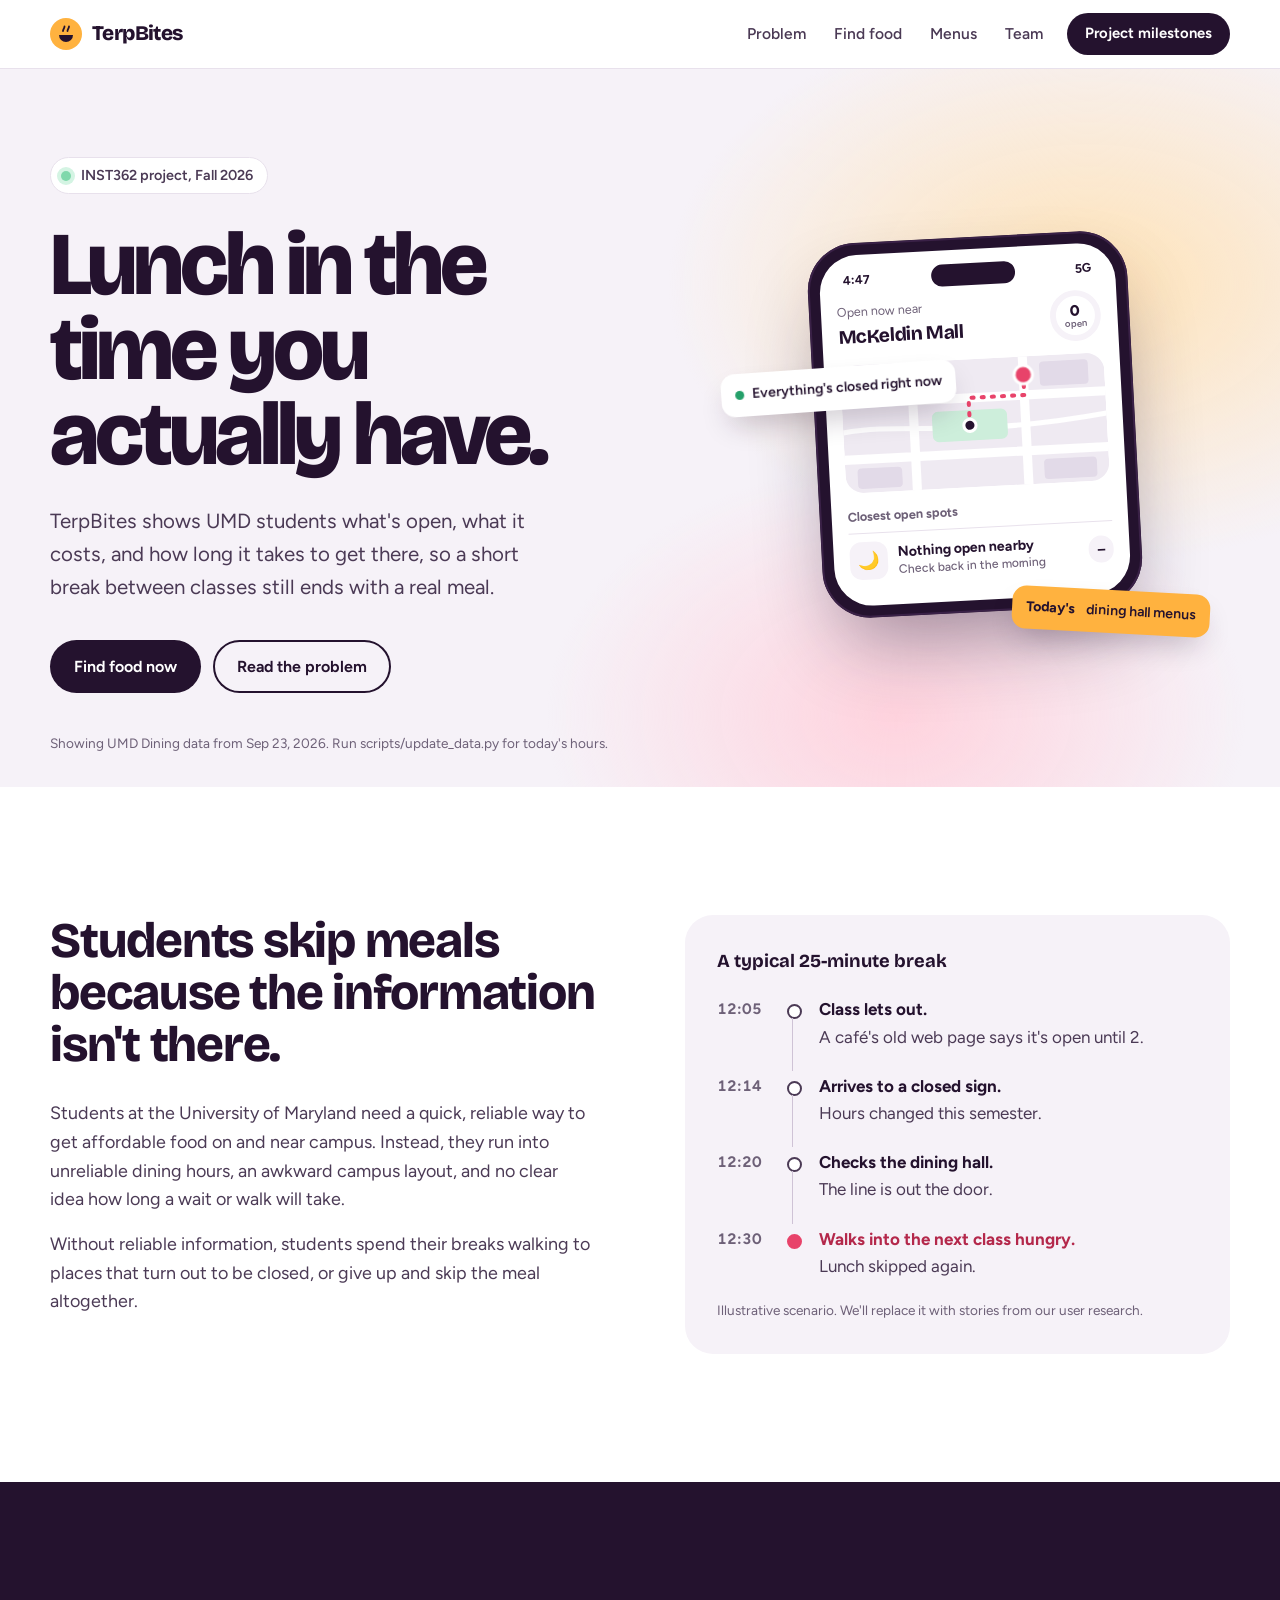
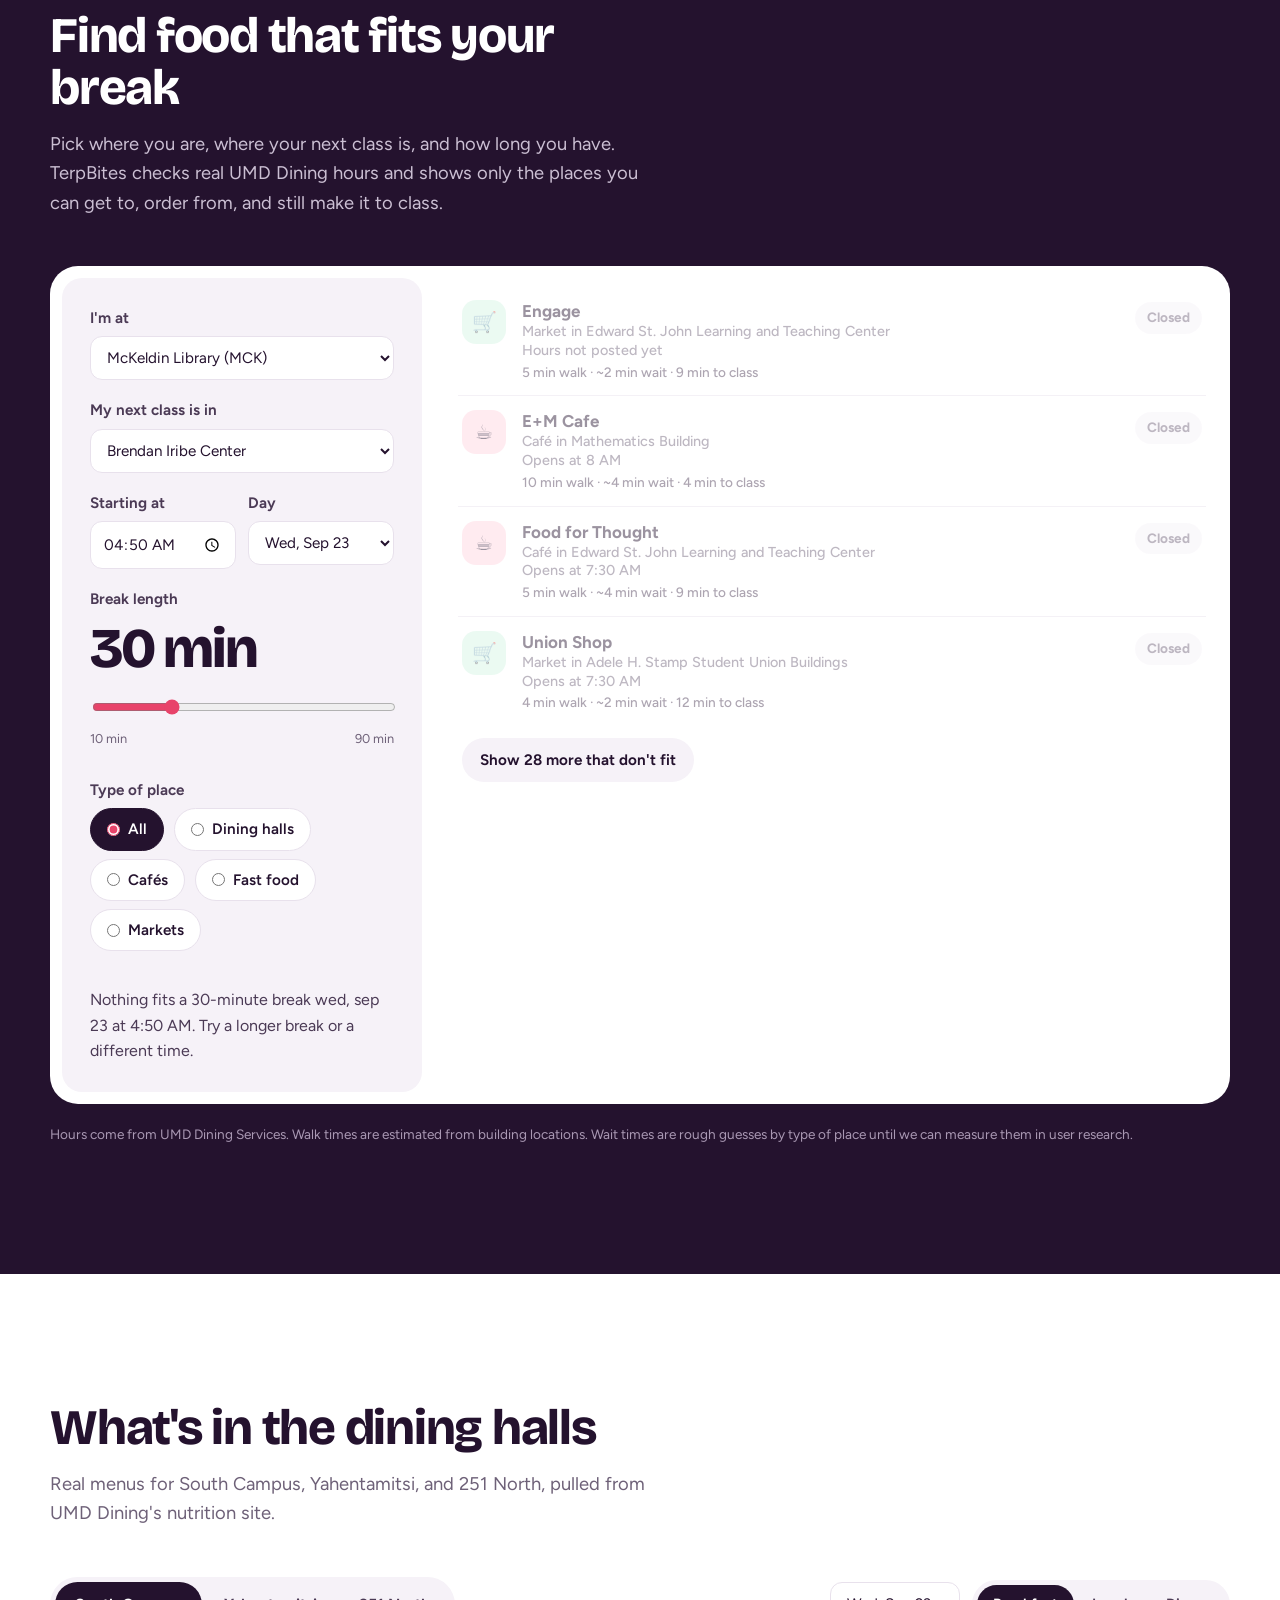
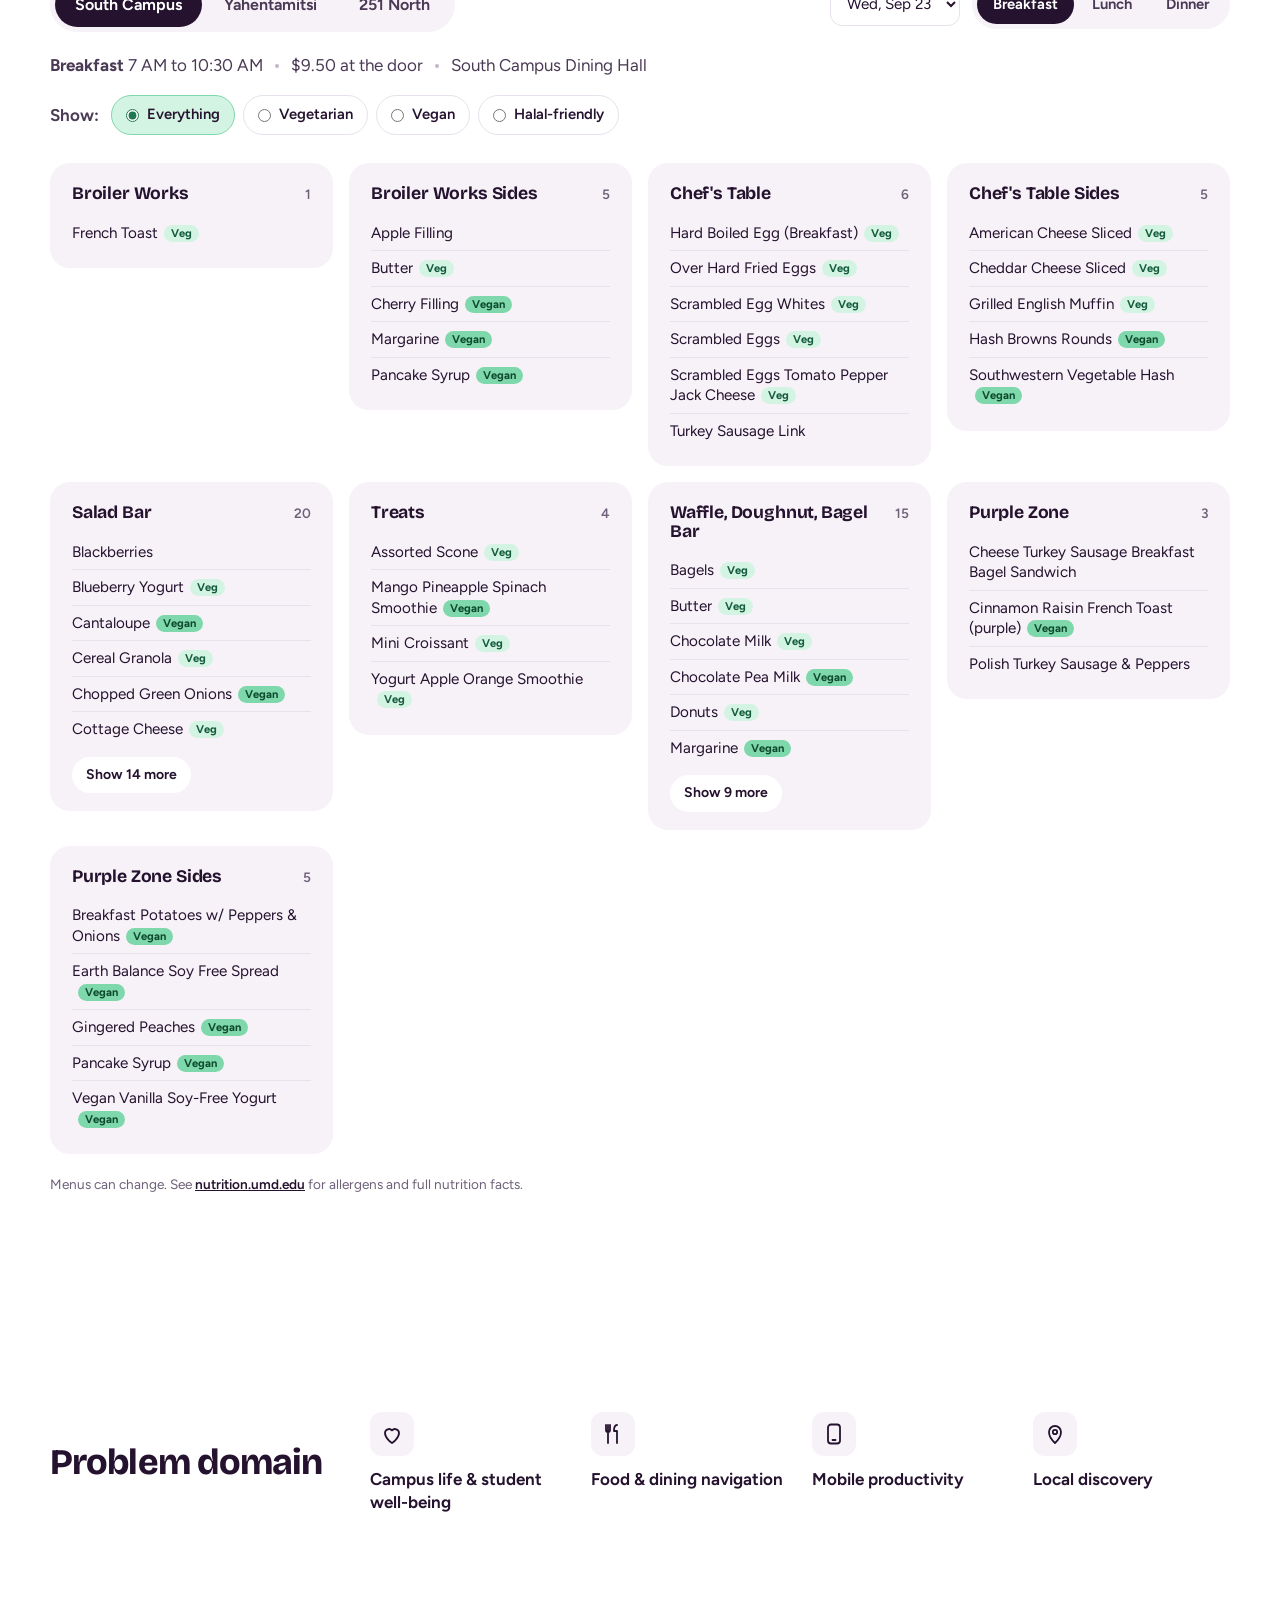
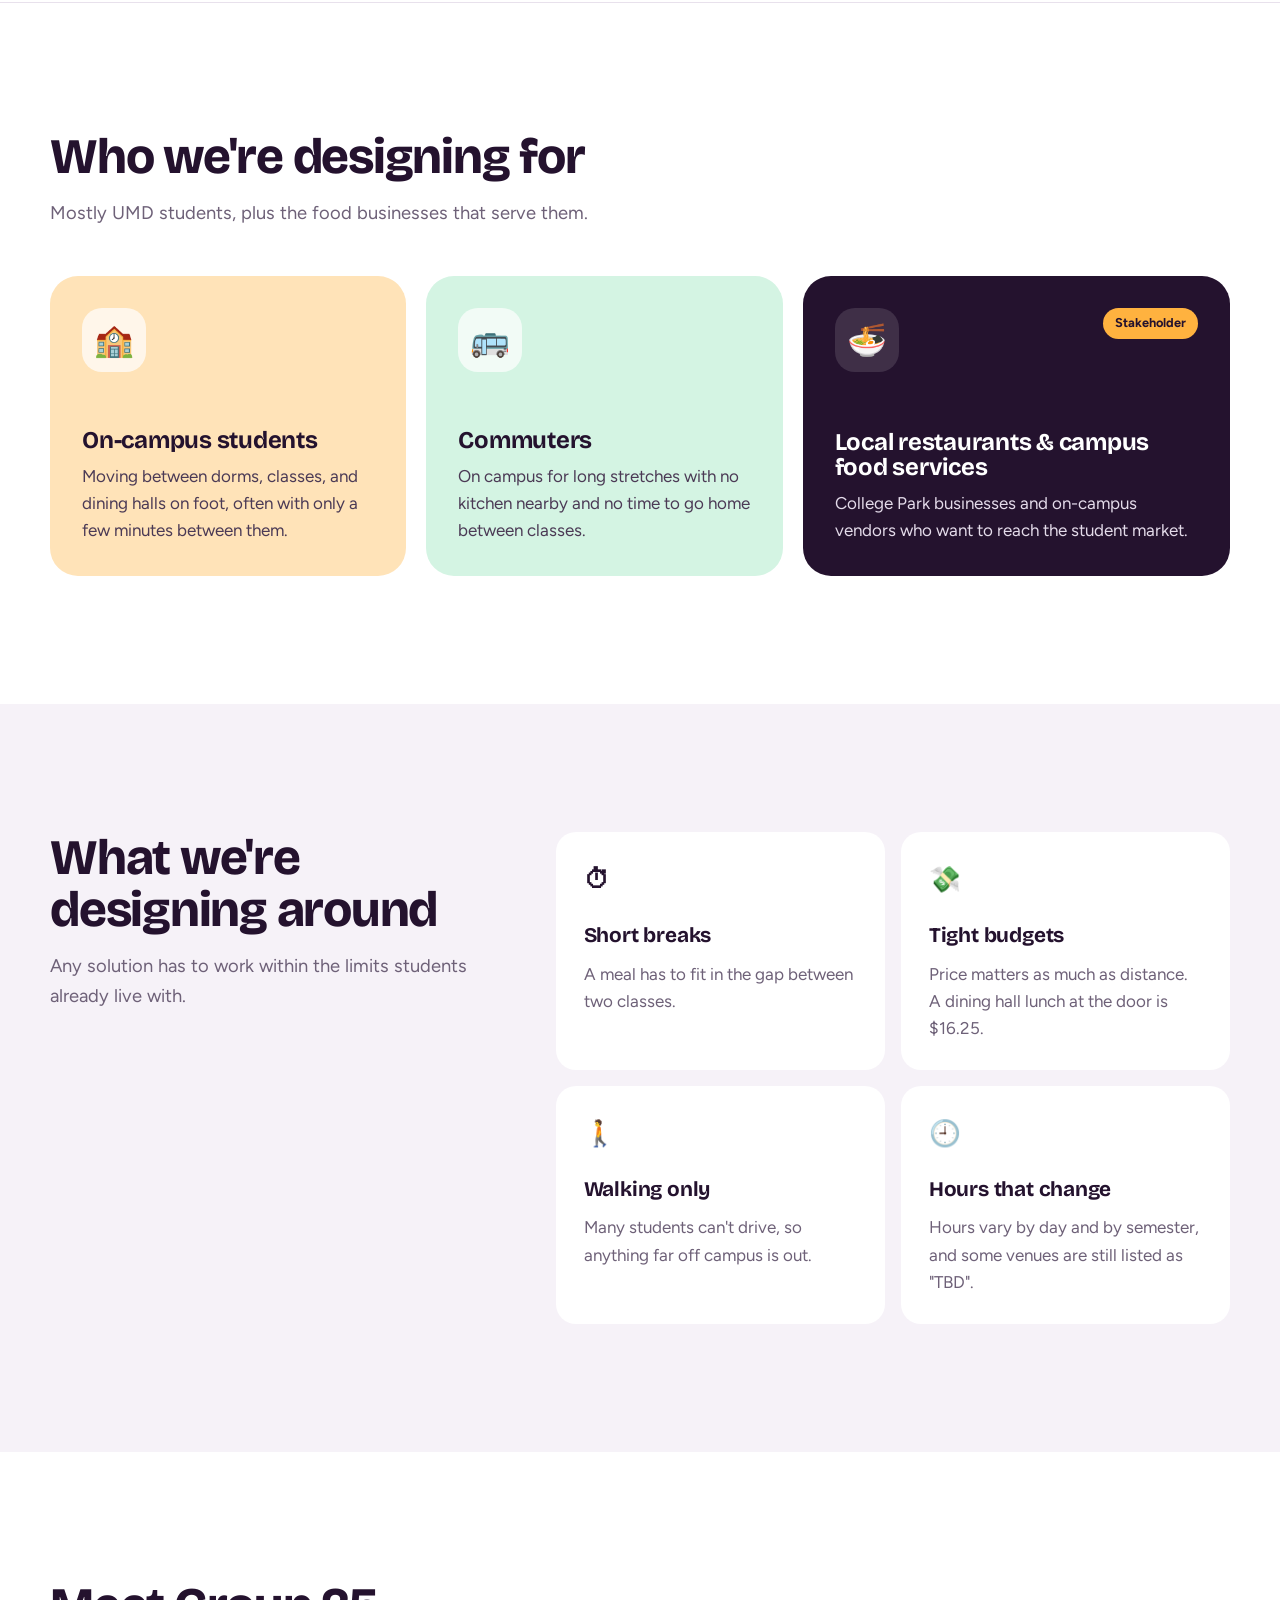
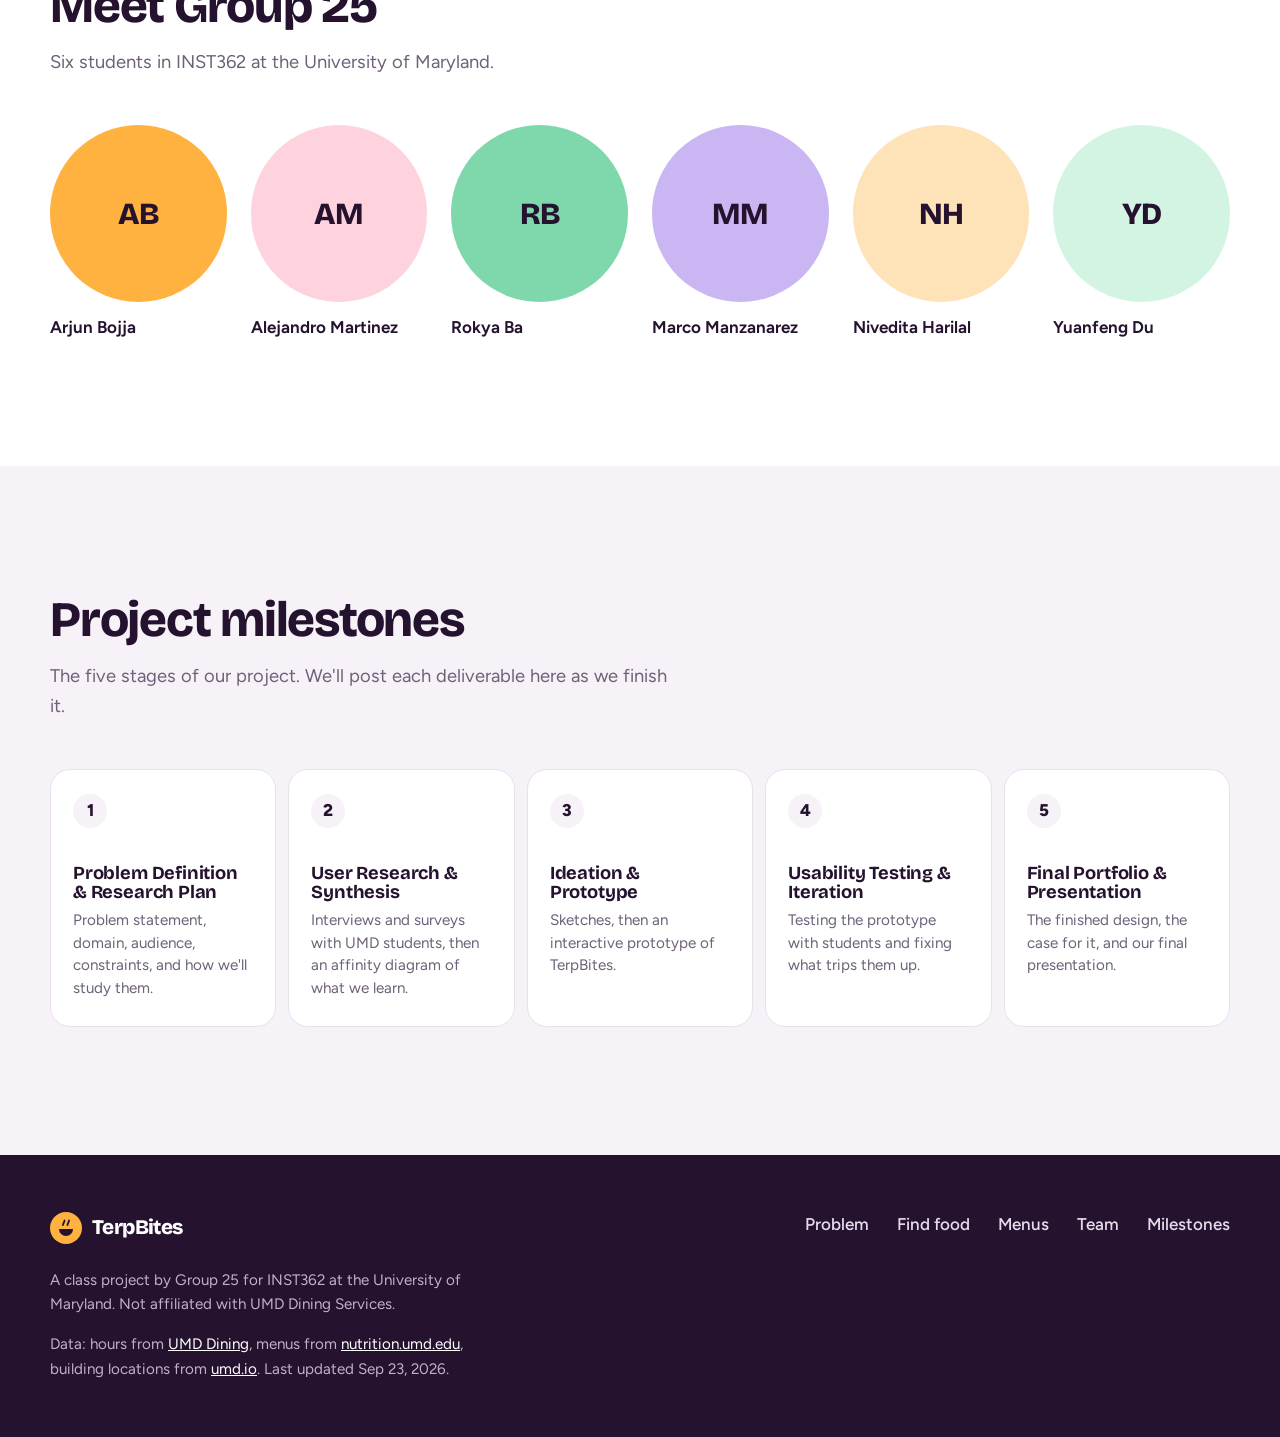
==== index.html @ d64a1542 "TerpBites project site Static site for INST362 Group 25 with real UMD dining hours, menus, and walk-" ====
<!DOCTYPE html>
<html lang="en">
<head>
  <meta charset="UTF-8">
  <meta name="viewport" content="width=device-width, initial-scale=1">
  <title>TerpBites</title>
  <meta name="description" content="TerpBites helps University of Maryland students find affordable food that fits between classes, using real UMD Dining hours and menus. INST362 Group 25.">
  <link rel="preconnect" href="https://fonts.googleapis.com">
  <link rel="preconnect" href="https://fonts.gstatic.com" crossorigin>
  <link href="https://fonts.googleapis.com/css2?family=Bricolage+Grotesque:opsz,wght@12..96,500..800&family=Figtree:wght@400;500;600;700&display=swap" rel="stylesheet">
  <link rel="stylesheet" href="styles.css">
</head>
<body>
  <a class="skip" href="#main">Skip to content</a>

  <header class="nav">
    <div class="wrap nav-inner">
      <a class="brand" href="#top" aria-label="TerpBites home">
        <svg class="brand-mark" viewBox="0 0 32 32" aria-hidden="true">
          <circle cx="16" cy="16" r="16" fill="var(--mango)"/>
          <path d="M9 17a7 7 0 0 0 14 0H9Z" fill="var(--ink)"/>
          <path d="M13 13c0-2 1.5-2.5 1.5-4.5M17.5 13c0-2 1.5-2.5 1.5-4.5" stroke="var(--ink)" stroke-width="1.8" fill="none" stroke-linecap="round"/>
        </svg>
        TerpBites
      </a>
      <nav aria-label="Main">
        <ul>
          <li><a href="#problem">Problem</a></li>
          <li><a href="#finder">Find food</a></li>
          <li><a href="#menus">Menus</a></li>
          <li><a href="#team">Team</a></li>
        </ul>
      </nav>
      <a class="btn btn-small" href="#progress">Project milestones</a>
    </div>
  </header>

  <main id="main">
    <!-- Hero -->
    <section class="hero" id="top">
      <div class="wrap hero-grid">
        <div class="hero-copy">
          <p class="pill"><span class="pulse" aria-hidden="true"></span>INST362 project, Fall 2026</p>
          <h1>Lunch in the time you actually have.</h1>
          <p class="lede">TerpBites shows UMD students what's open, what it costs, and how long it takes to get there, so a short break between classes still ends with a real meal.</p>
          <div class="hero-actions">
            <a class="btn" href="#finder">Find food now</a>
            <a class="btn btn-ghost" href="#problem">Read the problem</a>
          </div>
        </div>

        <div class="hero-visual" aria-label="TerpBites app preview showing places open now">
          <div class="phone">
            <div class="phone-screen">
              <div class="status"><span id="phone-clock">12:05</span><span class="notch" aria-hidden="true"></span><span>5G</span></div>

              <div class="app-head">
                <div>
                  <p class="app-kicker">Open now near</p>
                  <p class="app-title">McKeldin Mall</p>
                </div>
                <div class="ring" aria-label="Places open now">
                  <svg viewBox="0 0 44 44" aria-hidden="true">
                    <circle cx="22" cy="22" r="19" class="ring-track"/>
                    <circle cx="22" cy="22" r="19" class="ring-fill"/>
                  </svg>
                  <span id="phone-open-count">–<small>open</small></span>
                </div>
              </div>

              <div class="map" aria-hidden="true">
                <svg viewBox="0 0 260 130" preserveAspectRatio="xMidYMid slice">
                  <rect width="260" height="130" fill="var(--map)"/>
                  <path d="M0 40 H260 M0 95 H260 M70 0 V130 M180 0 V130" stroke="var(--map-road)" stroke-width="9"/>
                  <path d="M0 68 C60 60 120 80 260 62" stroke="var(--map-road)" stroke-width="5" fill="none"/>
                  <rect x="88" y="52" width="74" height="30" rx="6" fill="var(--map-green)"/>
                  <rect x="196" y="8" width="48" height="24" rx="4" fill="var(--map-block)"/>
                  <rect x="12" y="104" width="44" height="20" rx="4" fill="var(--map-block)"/>
                  <rect x="196" y="104" width="52" height="20" rx="4" fill="var(--map-block)"/>
                  <path class="route" d="M125 67 V40 H180 V20" fill="none" stroke="var(--berry)" stroke-width="4" stroke-linecap="round" stroke-linejoin="round" stroke-dasharray="2 8"/>
                  <circle cx="125" cy="67" r="6" fill="var(--ink)" stroke="#fff" stroke-width="3"/>
                  <g class="pin">
                    <circle cx="180" cy="20" r="9" fill="var(--berry)" stroke="#fff" stroke-width="3"/>
                  </g>
                </svg>
              </div>

              <p class="app-section">Closest open spots</p>
              <ul class="spots" id="phone-spots">
                <li><span class="spot-icon" style="--c: var(--mango-soft)">🍽️</span><span class="spot-name">Loading…<small>&nbsp;</small></span><span class="spot-time">–</span></li>
              </ul>
            </div>
          </div>

          <div class="float float-a" aria-hidden="true">
            <span class="float-dot"></span> <span id="float-open">Live UMD hours</span>
          </div>
          <div class="float float-b" aria-hidden="true">
            <strong id="float-items">Today's</strong>&nbsp;dining hall menus
          </div>
        </div>
      </div>
      <p class="wrap hero-note" id="data-note">Hours and menus from UMD Dining Services.</p>
    </section>

    <!-- Problem -->
    <section class="section problem" id="problem">
      <div class="wrap problem-grid">
        <div class="problem-copy">
          <h2>Students skip meals because the information isn't there.</h2>
          <p>Students at the University of Maryland need a quick, reliable way to get affordable food on and near campus. Instead, they run into unreliable dining hours, an awkward campus layout, and no clear idea how long a wait or walk will take.</p>
          <p>Without reliable information, students spend their breaks walking to places that turn out to be closed, or give up and skip the meal altogether.</p>
        </div>

        <div class="scramble" aria-label="An illustrative example of a break between classes">
          <p class="scramble-title">A typical 25-minute break</p>
          <ol>
            <li>
              <time>12:05</time>
              <div><strong>Class lets out.</strong> A café's old web page says it's open until 2.</div>
            </li>
            <li>
              <time>12:14</time>
              <div><strong>Arrives to a closed sign.</strong> Hours changed this semester.</div>
            </li>
            <li>
              <time>12:20</time>
              <div><strong>Checks the dining hall.</strong> The line is out the door.</div>
            </li>
            <li class="bad">
              <time>12:30</time>
              <div><strong>Walks into the next class hungry.</strong> Lunch skipped again.</div>
            </li>
          </ol>
          <p class="scramble-note">Illustrative scenario. We'll replace it with stories from our user research.</p>
        </div>
      </div>
    </section>

    <!-- Finder -->
    <section class="section how" id="finder">
      <div class="wrap">
        <div class="section-head">
          <h2>Find food that fits your break</h2>
          <p>Pick where you are, where your next class is, and how long you have. TerpBites checks real UMD Dining hours and shows only the places you can get to, order from, and still make it to class.</p>
        </div>

        <div class="demo">
          <form class="demo-controls" id="finder-form" onsubmit="return false">
            <div class="field">
              <label for="from">I'm at</label>
              <select id="from"></select>
            </div>
            <div class="field">
              <label for="to">My next class is in</label>
              <select id="to"></select>
            </div>
            <div class="field-row">
              <div class="field">
                <label for="start">Starting at</label>
                <input type="time" id="start">
              </div>
              <div class="field">
                <label for="day">Day</label>
                <select id="day"></select>
              </div>
            </div>

            <div class="field">
              <label for="break">Break length</label>
              <output id="break-out" for="break">30 min</output>
              <input type="range" id="break" min="10" max="90" step="5" value="30">
              <div class="range-scale" aria-hidden="true"><span>10 min</span><span>90 min</span></div>
            </div>

            <fieldset class="toggle">
              <legend>Type of place</legend>
              <label><input type="radio" name="kind" value="all" checked> All</label>
              <label><input type="radio" name="kind" value="Dining hall"> Dining halls</label>
              <label><input type="radio" name="kind" value="Café"> Cafés</label>
              <label><input type="radio" name="kind" value="quick"> Fast food</label>
              <label><input type="radio" name="kind" value="Market"> Markets</label>
            </fieldset>

            <p class="demo-summary" id="demo-summary" aria-live="polite"></p>
          </form>

          <div class="demo-results">
            <ul class="demo-list" id="demo-list"></ul>
            <button type="button" class="show-more" id="show-closed" hidden></button>
          </div>
        </div>
        <p class="demo-note">Hours come from UMD Dining Services. Walk times are estimated from building locations. Wait times are rough guesses by type of place until we can measure them in user research.</p>
      </div>
    </section>

    <!-- Menus -->
    <section class="section menus" id="menus">
      <div class="wrap">
        <div class="section-head">
          <h2>What's in the dining halls</h2>
          <p>Real menus for South Campus, Yahentamitsi, and 251 North, pulled from UMD Dining's nutrition site.</p>
        </div>

        <div class="menu-bar">
          <div class="seg" role="tablist" aria-label="Dining hall" id="hall-tabs"></div>
          <div class="menu-filters">
            <select id="menu-day" aria-label="Day"></select>
            <div class="seg seg-small" role="tablist" aria-label="Meal" id="meal-tabs"></div>
          </div>
        </div>

        <div class="menu-meta" id="menu-meta"></div>

        <div class="diet-filter" role="group" aria-label="Dietary filter">
          <span>Show:</span>
          <label><input type="radio" name="diet" value="all" checked> Everything</label>
          <label><input type="radio" name="diet" value="vegetarian"> Vegetarian</label>
          <label><input type="radio" name="diet" value="vegan"> Vegan</label>
          <label><input type="radio" name="diet" value="halal"> Halal-friendly</label>
        </div>

        <div class="stations" id="stations"></div>
        <p class="demo-note menu-source">Menus can change. See <a href="https://nutrition.umd.edu/" target="_blank" rel="noopener">nutrition.umd.edu</a> for allergens and full nutrition facts.</p>
      </div>
    </section>

    <!-- Domain -->
    <section class="section domain">
      <div class="wrap domain-inner">
        <h2>Problem domain</h2>
        <ul class="domain-list">
          <li>
            <svg viewBox="0 0 24 24" aria-hidden="true"><path d="M12 21s-7-4.4-7-10a4 4 0 0 1 7-2.6A4 4 0 0 1 19 11c0 5.6-7 10-7 10Z"/></svg>
            Campus life &amp; student well-being
          </li>
          <li>
            <svg viewBox="0 0 24 24" aria-hidden="true"><path d="M7 3v8M5 3v5a2 2 0 0 0 4 0V3M7 11v10M16 3c-2 0-3 2.5-3 6h3v12"/></svg>
            Food &amp; dining navigation
          </li>
          <li>
            <svg viewBox="0 0 24 24" aria-hidden="true"><rect x="6" y="2.5" width="12" height="19" rx="3"/><path d="M10.5 18h3"/></svg>
            Mobile productivity
          </li>
          <li>
            <svg viewBox="0 0 24 24" aria-hidden="true"><path d="M12 21s6-5.6 6-11a6 6 0 0 0-12 0c0 5.4 6 11 6 11Z"/><circle cx="12" cy="10" r="2.2"/></svg>
            Local discovery
          </li>
        </ul>
      </div>
    </section>

    <!-- Audience -->
    <section class="section audience" id="audience">
      <div class="wrap">
        <div class="section-head">
          <h2>Who we're designing for</h2>
          <p>Mostly UMD students, plus the food businesses that serve them.</p>
        </div>

        <div class="audience-grid">
          <article class="aud aud-oncampus">
            <div class="aud-art" aria-hidden="true">🏫</div>
            <h3>On-campus students</h3>
            <p>Moving between dorms, classes, and dining halls on foot, often with only a few minutes between them.</p>
          </article>
          <article class="aud aud-commuter">
            <div class="aud-art" aria-hidden="true">🚌</div>
            <h3>Commuters</h3>
            <p>On campus for long stretches with no kitchen nearby and no time to go home between classes.</p>
          </article>
          <article class="aud aud-business">
            <div class="aud-art" aria-hidden="true">🍜</div>
            <h3>Local restaurants &amp; campus food services</h3>
            <p>College Park businesses and on-campus vendors who want to reach the student market.</p>
            <span class="tag">Stakeholder</span>
          </article>
        </div>
      </div>
    </section>

    <!-- Constraints -->
    <section class="section constraints" id="constraints">
      <div class="wrap constraints-grid">
        <div class="section-head">
          <h2>What we're designing around</h2>
          <p>Any solution has to work within the limits students already live with.</p>
        </div>
        <dl class="limits">
          <div>
            <dt><span class="limit-icon" aria-hidden="true">⏱</span>Short breaks</dt>
            <dd>A meal has to fit in the gap between two classes.</dd>
          </div>
          <div>
            <dt><span class="limit-icon" aria-hidden="true">💸</span>Tight budgets</dt>
            <dd>Price matters as much as distance. A dining hall lunch at the door is <span data-door="Lunch">$16.25</span>.</dd>
          </div>
          <div>
            <dt><span class="limit-icon" aria-hidden="true">🚶</span>Walking only</dt>
            <dd>Many students can't drive, so anything far off campus is out.</dd>
          </div>
          <div>
            <dt><span class="limit-icon" aria-hidden="true">🕘</span>Hours that change</dt>
            <dd>Hours vary by day and by semester, and some venues are still listed as "TBD".</dd>
          </div>
        </dl>
      </div>
    </section>

    <!-- Team -->
    <section class="section team" id="team">
      <div class="wrap">
        <div class="section-head">
          <h2>Meet Group 25</h2>
          <p>Six students in INST362 at the University of Maryland.</p>
        </div>
        <ul class="team-grid">
          <li><span class="avatar" style="--a: var(--mango)">AB</span><span class="member">Arjun Bojja</span></li>
          <li><span class="avatar" style="--a: var(--berry-soft)">AM</span><span class="member">Alejandro Martinez</span></li>
          <li><span class="avatar" style="--a: var(--mint)">RB</span><span class="member">Rokya Ba</span></li>
          <li><span class="avatar" style="--a: var(--lilac)">MM</span><span class="member">Marco Manzanarez</span></li>
          <li><span class="avatar" style="--a: var(--mango-soft)">NH</span><span class="member">Nivedita Harilal</span></li>
          <li><span class="avatar" style="--a: var(--mint-soft)">YD</span><span class="member">Yuanfeng Du</span></li>
        </ul>
      </div>
    </section>

    <!-- Milestones -->
    <section class="section progress" id="progress">
      <div class="wrap">
        <div class="section-head">
          <h2>Project milestones</h2>
          <p>The five stages of our project. We'll post each deliverable here as we finish it.</p>
        </div>
        <ol class="steps">
          <li>
            <h3>Problem Definition &amp; Research Plan</h3>
            <p>Problem statement, domain, audience, constraints, and how we'll study them.</p>
          </li>
          <li>
            <h3>User Research &amp; Synthesis</h3>
            <p>Interviews and surveys with UMD students, then an affinity diagram of what we learn.</p>
          </li>
          <li>
            <h3>Ideation &amp; Prototype</h3>
            <p>Sketches, then an interactive prototype of TerpBites.</p>
          </li>
          <li>
            <h3>Usability Testing &amp; Iteration</h3>
            <p>Testing the prototype with students and fixing what trips them up.</p>
          </li>
          <li>
            <h3>Final Portfolio &amp; Presentation</h3>
            <p>The finished design, the case for it, and our final presentation.</p>
          </li>
        </ol>
      </div>
    </section>
  </main>

  <footer class="footer">
    <div class="wrap footer-inner">
      <div>
        <a class="brand" href="#top">
          <svg class="brand-mark" viewBox="0 0 32 32" aria-hidden="true">
            <circle cx="16" cy="16" r="16" fill="var(--mango)"/>
            <path d="M9 17a7 7 0 0 0 14 0H9Z" fill="var(--ink)"/>
            <path d="M13 13c0-2 1.5-2.5 1.5-4.5M17.5 13c0-2 1.5-2.5 1.5-4.5" stroke="var(--ink)" stroke-width="1.8" fill="none" stroke-linecap="round"/>
          </svg>
          TerpBites
        </a>
        <p>A class project by Group 25 for INST362 at the University of Maryland. Not affiliated with UMD Dining Services.</p>
        <p class="footer-sources">Data: hours from <a href="https://dining.umd.edu/hours-locations" target="_blank" rel="noopener">UMD Dining</a>, menus from <a href="https://nutrition.umd.edu/" target="_blank" rel="noopener">nutrition.umd.edu</a>, building locations from <a href="https://umd.io" target="_blank" rel="noopener">umd.io</a>. <span id="footer-updated"></span></p>
      </div>
      <nav aria-label="Footer">
        <ul>
          <li><a href="#problem">Problem</a></li>
          <li><a href="#finder">Find food</a></li>
          <li><a href="#menus">Menus</a></li>
          <li><a href="#team">Team</a></li>
          <li><a href="#progress">Milestones</a></li>
        </ul>
      </nav>
    </div>
  </footer>

  <script src="data/dining.js"></script>
  <script src="script.js"></script>
</body>
</html>
---- styles.css ----
:root {
  --ink: #24122e;         /* aubergine */
  --ink-2: #4b3a55;
  --muted: #6e6178;
  --paper: #ffffff;
  --wash: #f6f2f8;        /* pale lilac-gray */
  --line: #e8e1ec;

  --mango: #ffb23f;
  --mango-soft: #ffe3b8;
  --berry: #e8436a;
  --berry-soft: #ffd3de;
  --mint: #7fd8ab;
  --mint-soft: #d4f4e3;
  --lilac: #c9b6f2;

  --map: #efeaf2;
  --map-road: #ffffff;
  --map-green: #cdeedb;
  --map-block: #e2dae8;

  --radius-lg: 28px;
  --radius: 16px;
  --display: "Bricolage Grotesque", system-ui, sans-serif;
  --body: "Figtree", system-ui, sans-serif;
}

* { box-sizing: border-box; }
html { scroll-behavior: smooth; scroll-padding-top: 84px; }
@media (prefers-reduced-motion: reduce) { html { scroll-behavior: auto; } }

body {
  margin: 0;
  background: var(--paper);
  color: var(--ink);
  font-family: var(--body);
  font-size: 1.0625rem;
  line-height: 1.6;
  -webkit-font-smoothing: antialiased;
}

h1, h2, h3 {
  font-family: var(--display);
  line-height: 1.05;
  margin: 0;
  letter-spacing: -0.025em;
}
h2 { font-size: clamp(2rem, 4.2vw, 3.1rem); font-weight: 750; }
h3 { font-size: 1.3rem; font-weight: 700; letter-spacing: -0.01em; }
p { margin: 0 0 1rem; }
a { color: inherit; }

:focus-visible { outline: 3px solid var(--berry); outline-offset: 3px; border-radius: 6px; }

.wrap { width: min(1180px, 100% - 32px); margin-inline: auto; }

.skip {
  position: absolute; left: -999px; top: 8px; z-index: 20;
  background: var(--ink); color: #fff; padding: 8px 14px; border-radius: 8px;
}
.skip:focus { left: 8px; }

/* Buttons */
.btn {
  display: inline-flex; align-items: center; justify-content: center;
  padding: 14px 24px; border-radius: 999px;
  background: var(--ink); color: #fff;
  font-weight: 650; text-decoration: none; font-size: 1rem;
  transition: transform .15s ease, background .15s ease;
}
.btn:hover { background: #3a2147; transform: translateY(-1px); }
.btn-ghost { background: transparent; color: var(--ink); box-shadow: inset 0 0 0 2px var(--ink); }
.btn-ghost:hover { background: var(--ink); color: #fff; }
.btn-small { padding: 9px 18px; font-size: .925rem; }

/* Nav */
.nav {
  position: sticky; top: 0; z-index: 10;
  background: rgba(255,255,255,.82);
  backdrop-filter: saturate(1.4) blur(14px);
  -webkit-backdrop-filter: saturate(1.4) blur(14px);
  border-bottom: 1px solid var(--line);
}
.nav-inner { display: flex; align-items: center; gap: 24px; min-height: 68px; }
.brand {
  display: inline-flex; align-items: center; gap: 10px;
  font-family: var(--display); font-weight: 800; font-size: 1.3rem;
  letter-spacing: -0.03em; text-decoration: none;
}
.brand-mark { width: 32px; height: 32px; }
.nav nav { margin-left: auto; }
.nav ul { display: flex; gap: 28px; list-style: none; margin: 0; padding: 0; }
.nav nav a { text-decoration: none; font-weight: 550; color: var(--ink-2); font-size: .975rem; }
.nav nav a:hover { color: var(--ink); }

/* Hero */
.hero {
  position: relative; overflow: hidden;
  padding: clamp(48px, 7vw, 88px) 0 32px;
  background:
    radial-gradient(600px 400px at 85% 30%, var(--mango-soft), transparent 70%),
    radial-gradient(500px 360px at 70% 90%, var(--berry-soft), transparent 70%),
    var(--wash);
}
.hero-grid { display: grid; grid-template-columns: 1.1fr .9fr; gap: 48px; align-items: center; }
.pill {
  display: inline-flex; align-items: center; gap: 10px;
  background: #fff; border: 1px solid var(--line);
  padding: 6px 14px 6px 10px; border-radius: 999px;
  font-size: .9rem; font-weight: 600; color: var(--ink-2);
  margin-bottom: 28px;
}
.pulse { width: 10px; height: 10px; border-radius: 50%; background: var(--mint); box-shadow: 0 0 0 4px var(--mint-soft); }
.hero h1 {
  font-size: clamp(3rem, 7vw, 5.6rem);
  font-weight: 800;
  line-height: .95;
  letter-spacing: -0.045em;
  margin-bottom: 28px;
  max-width: 11ch;
}
.lede { font-size: clamp(1.1rem, 1.6vw, 1.3rem); color: var(--ink-2); max-width: 40ch; margin-bottom: 36px; }
.hero-actions { display: flex; gap: 12px; flex-wrap: wrap; }
.hero-note { font-size: .85rem; color: var(--muted); margin-top: 40px; margin-bottom: 0; }

/* Phone */
.hero-visual { position: relative; display: flex; justify-content: center; padding: 20px 0; }
.phone {
  width: 320px; padding: 12px;
  background: var(--ink); border-radius: 48px;
  box-shadow: 0 40px 80px -20px rgba(36,18,46,.45), 0 0 0 2px #3a2147 inset;
  transform: rotate(-3deg);
}
.phone-screen {
  background: #fff; border-radius: 38px; overflow: hidden;
  padding: 14px 16px 18px;
  font-size: .9rem;
}
.status { display: flex; justify-content: space-between; align-items: center; font-weight: 700; font-size: .78rem; padding: 0 8px 10px; }
.notch { width: 84px; height: 22px; background: var(--ink); border-radius: 999px; }

.app-head { display: flex; justify-content: space-between; align-items: center; margin-bottom: 12px; }
.app-kicker { font-size: .78rem; color: var(--muted); margin: 0; }
.app-title { font-family: var(--display); font-weight: 750; font-size: 1.2rem; margin: 0; letter-spacing: -0.02em; }
.ring { position: relative; width: 52px; height: 52px; }
.ring svg { width: 100%; height: 100%; transform: rotate(-90deg); }
.ring circle { fill: none; stroke-width: 5; }
.ring-track { stroke: var(--wash); }
.ring-fill {
  stroke: var(--berry); stroke-linecap: round;
  stroke-dasharray: 119.4; stroke-dashoffset: 119.4;
  animation: ring 1.4s .4s cubic-bezier(.2,.8,.2,1) forwards;
}
@keyframes ring { to { stroke-dashoffset: var(--ring-to, 49.7); } }
.ring span {
  position: absolute; inset: 0; display: grid; place-content: center; text-align: center;
  font-weight: 800; font-size: .95rem; line-height: 1;
}
.ring small { display: block; font-size: .6rem; font-weight: 600; color: var(--muted); }

.map { border-radius: 18px; overflow: hidden; height: 128px; margin-bottom: 14px; }
.map svg { display: block; width: 100%; height: 100%; }
.route { stroke-dasharray: 2 8; animation: march 1.2s linear infinite; }
@keyframes march { to { stroke-dashoffset: -20; } }
.pin { transform-origin: 180px 20px; animation: pop .5s 1.2s cubic-bezier(.3,1.6,.5,1) both; }
@keyframes pop { from { transform: scale(0); } to { transform: scale(1); } }

.app-section { font-weight: 700; font-size: .8rem; color: var(--muted); margin: 0 0 6px; }
.spots { list-style: none; margin: 0; padding: 0; }
.spots li {
  display: grid; grid-template-columns: 38px 1fr auto; gap: 10px; align-items: center;
  padding: 8px 0; border-top: 1px solid var(--line);
}
.spot-icon { width: 38px; height: 38px; border-radius: 12px; display: grid; place-items: center; background: var(--c); font-size: 1.1rem; }
.spot-name { font-weight: 700; line-height: 1.25; font-size: .88rem; }
.spot-name small { display: block; font-weight: 500; color: var(--muted); font-size: .76rem; }
.spot-time { font-weight: 750; font-size: .85rem; background: var(--wash); padding: 3px 9px; border-radius: 999px; }
.spot-warn .spot-name small { color: #b4284b; }

.float {
  position: absolute; background: #fff; border-radius: 14px;
  padding: 10px 14px; font-size: .88rem; font-weight: 600;
  box-shadow: 0 14px 30px -10px rgba(36,18,46,.3);
  display: flex; align-items: center; gap: 8px; white-space: nowrap;
}
.float-a { top: 36%; left: 0; transform: rotate(-4deg); }
.float-b { bottom: 0; right: 4%; transform: rotate(3deg); background: var(--mango); }
.float-dot { width: 9px; height: 9px; border-radius: 50%; background: #25a06a; }

@media (prefers-reduced-motion: reduce) {
  .route, .pin, .ring-fill { animation: none; }
  .ring-fill { stroke-dashoffset: var(--ring-to, 49.7); }
}

/* Sections */
.section { padding: clamp(72px, 10vw, 128px) 0; }
.section-head { max-width: 620px; margin-bottom: 48px; }
.section-head h2 { margin-bottom: 16px; }
.section-head p { color: var(--muted); font-size: 1.15rem; margin: 0; }

/* Problem */
.problem-grid { display: grid; grid-template-columns: 1fr 1fr; gap: clamp(40px, 7vw, 96px); align-items: start; }
.problem-copy h2 { margin-bottom: 28px; }
.problem-copy p { color: var(--ink-2); font-size: 1.12rem; max-width: 56ch; }

.scramble { background: var(--wash); border-radius: var(--radius-lg); padding: 32px; }
.scramble-title { font-family: var(--display); font-weight: 700; font-size: 1.15rem; margin-bottom: 20px; }
.scramble ol { list-style: none; margin: 0; padding: 0; }
.scramble li {
  display: grid; grid-template-columns: 64px 1fr; gap: 16px;
  position: relative; padding-bottom: 22px;
}
.scramble li:last-child { padding-bottom: 0; }
.scramble li::before {
  content: ""; position: absolute; left: 70px; top: 8px;
  width: 11px; height: 11px; border-radius: 50%;
  background: #fff; border: 2px solid var(--ink-2);
}
.scramble li:not(:last-child)::after {
  content: ""; position: absolute; left: 75px; top: 22px; bottom: 2px;
  width: 1px; background: #cfc3d6;
}
.scramble time { font-weight: 700; font-variant-numeric: tabular-nums; color: var(--muted); font-size: .95rem; padding-top: 1px; }
.scramble li div { padding-left: 22px; color: var(--ink-2); }
.scramble li strong { color: var(--ink); display: block; }
.scramble li.bad::before { background: var(--berry); border-color: var(--berry); }
.scramble li.bad strong { color: #b4284b; }

/* Demo */
.how { background: var(--ink); color: #fff; }
.how .section-head p { color: #cbbfd3; }
.demo {
  display: grid; grid-template-columns: 340px 1fr; gap: 24px;
  background: #fff; color: var(--ink);
  border-radius: var(--radius-lg); padding: 12px;
}
.demo-controls { background: var(--wash); border-radius: 20px; padding: 28px; }
.demo-controls > label { display: block; font-weight: 650; color: var(--ink-2); }
.demo-controls output {
  display: block; font-family: var(--display); font-weight: 800;
  font-size: 3.5rem; letter-spacing: -0.04em; line-height: 1.1; margin: 4px 0 12px;
}
input[type="range"] { width: 100%; accent-color: var(--berry); height: 28px; cursor: pointer; }
.range-scale { display: flex; justify-content: space-between; font-size: .8rem; color: var(--muted); margin-bottom: 28px; }
.toggle { border: 0; padding: 0; margin: 0 0 28px; }
.toggle legend { font-weight: 650; color: var(--ink-2); margin-bottom: 10px; padding: 0; }
.toggle label {
  display: inline-flex; align-items: center; gap: 8px; cursor: pointer;
  background: #fff; border: 1px solid var(--line); border-radius: 999px;
  padding: 8px 16px; margin-right: 6px; font-weight: 600; font-size: .95rem;
}
.toggle label:has(input:checked) { background: var(--ink); color: #fff; border-color: var(--ink); }
.toggle input { accent-color: var(--berry); margin: 0; }
.demo-summary { font-size: 1rem; color: var(--ink-2); margin: 0; }
.demo-summary strong { color: var(--ink); }

.demo-list { list-style: none; margin: 0; padding: 12px 16px; align-self: start; }
.demo-list li {
  display: grid; grid-template-columns: 44px 1fr auto; gap: 16px; align-items: center;
  padding: 14px 4px; border-bottom: 1px solid var(--line);
  transition: opacity .2s ease;
}
.demo-list li:last-child { border-bottom: 0; }
.demo-list .d-icon { width: 44px; height: 44px; border-radius: 14px; display: grid; place-items: center; font-size: 1.25rem; background: var(--wash); }
.demo-list .d-name { font-weight: 700; line-height: 1.3; }
.demo-list .d-meta { display: block; font-weight: 500; color: var(--muted); font-size: .9rem; }
.demo-list .d-badge {
  font-size: .85rem; font-weight: 700; padding: 5px 12px; border-radius: 999px; white-space: nowrap;
  background: var(--mint-soft); color: #145c3a;
}
.demo-list li.out { opacity: .45; }
.demo-list li.out .d-badge { background: var(--wash); color: var(--muted); }
.demo-note { font-size: .85rem; color: #a998b3; margin: 20px 0 0; }

/* Finder form */
.demo { grid-template-columns: 360px 1fr; }
.field { margin-bottom: 18px; }
.field > label, .toggle legend { display: block; font-weight: 650; color: var(--ink-2); margin-bottom: 6px; font-size: .95rem; }
.field-row { display: grid; grid-template-columns: 1fr 1fr; gap: 12px; }
.demo select, .demo input[type="time"], .menu-filters select {
  width: 100%; font: inherit; font-size: .95rem; color: var(--ink);
  background: #fff; border: 1px solid var(--line); border-radius: 12px;
  padding: 10px 12px; min-height: 44px;
}
.demo select:focus-visible, .demo input[type="time"]:focus-visible, .menu-filters select:focus-visible { outline: 3px solid var(--berry); outline-offset: 1px; }
.demo-controls .field output { margin-top: 0; }
.toggle label { margin: 0 6px 8px 0; }
.demo-results { padding: 8px 12px 16px; }
.demo-list { padding: 0; }
.demo-list li { align-items: start; }
.demo-list .d-badge { margin-top: 2px; }
.d-trip { display: block; font-size: .85rem; color: var(--ink-2); font-weight: 500; margin-top: 4px; }
.show-more, .station-more {
  font: inherit; font-weight: 650; font-size: .95rem; cursor: pointer;
  background: var(--wash); color: var(--ink); border: 0; border-radius: 999px;
  padding: 10px 18px; margin: 12px 4px 0;
}
.show-more:hover, .station-more:hover { background: var(--line); }

/* Menus */
.menus { background: var(--paper); }
.menu-bar { display: flex; flex-wrap: wrap; justify-content: space-between; align-items: center; gap: 16px; margin-bottom: 20px; }
.menu-filters { display: flex; gap: 12px; align-items: center; flex-wrap: wrap; }
.menu-filters select { width: auto; }
.seg { display: inline-flex; background: var(--wash); border-radius: 999px; padding: 5px; gap: 2px; flex-wrap: wrap; }
.seg button {
  font: inherit; font-weight: 650; font-size: 1rem; cursor: pointer;
  border: 0; background: transparent; color: var(--ink-2);
  padding: 10px 20px; border-radius: 999px;
}
.seg button[aria-selected="true"] { background: var(--ink); color: #fff; }
.seg-small button { font-size: .925rem; padding: 8px 16px; }
.menu-meta { display: flex; flex-wrap: wrap; align-items: center; gap: 6px 0; color: var(--ink-2); margin-bottom: 16px; }
.menu-meta .sep { width: 4px; height: 4px; border-radius: 50%; background: #c3b6cb; margin: 0 12px; }
.menu-meta .live { color: #1d7a50; font-weight: 700; }
.diet-filter { display: flex; flex-wrap: wrap; align-items: center; gap: 8px; margin-bottom: 28px; }
.diet-filter > span { font-weight: 650; color: var(--ink-2); margin-right: 4px; }
.diet-filter label {
  display: inline-flex; align-items: center; gap: 8px; cursor: pointer;
  border: 1px solid var(--line); border-radius: 999px; padding: 7px 14px; font-weight: 600; font-size: .925rem;
}
.diet-filter label:has(input:checked) { background: var(--mint-soft); border-color: var(--mint); }
.diet-filter input { accent-color: #1d7a50; margin: 0; }

.stations { display: grid; grid-template-columns: repeat(auto-fill, minmax(260px, 1fr)); gap: 16px; align-items: start; }
.station { background: var(--wash); border-radius: 20px; padding: 22px 22px 18px; }
.station h3 { font-size: 1.1rem; display: flex; justify-content: space-between; align-items: baseline; gap: 12px; margin-bottom: 12px; }
.station h3 span { font-family: var(--body); font-size: .85rem; font-weight: 600; color: var(--muted); letter-spacing: 0; }
.station ul { list-style: none; margin: 0; padding: 0; }
.station li { padding: 7px 0; border-top: 1px solid var(--line); font-size: .95rem; line-height: 1.35; }
.station li:first-child { border-top: 0; }
.station-more { margin: 10px 0 0; padding: 7px 14px; font-size: .875rem; background: #fff; }
.diet { display: inline-block; font-size: .7rem; font-weight: 700; padding: 1px 7px; border-radius: 999px; margin-left: 6px; vertical-align: 1px; }
.diet-vegan { background: var(--mint); color: #0f4a2e; }
.diet-veg { background: var(--mint-soft); color: #145c3a; }
.diet-halal { background: var(--lilac); color: #3b2566; }
.empty { color: var(--muted); background: var(--wash); border-radius: 20px; padding: 28px; }
.menu-source { color: var(--muted); }
.menu-source a { color: var(--ink); font-weight: 600; }

.scramble-note { font-size: .85rem; color: var(--muted); margin: 20px 0 0; }
.steps li { display: flex; flex-direction: column; }
.steps p { flex: 1; }
.footer-sources a { color: #fff; }

/* Domain */
.domain { padding: clamp(56px, 8vw, 88px) 0; border-bottom: 1px solid var(--line); }
.domain-inner { display: grid; grid-template-columns: 280px 1fr; gap: 40px; align-items: center; }
.domain h2 { font-size: clamp(1.75rem, 3vw, 2.25rem); }
.domain-list { list-style: none; margin: 0; padding: 0; display: grid; grid-template-columns: repeat(4, 1fr); gap: 24px; }
.domain-list li { font-weight: 650; line-height: 1.35; }
.domain-list svg {
  display: block; width: 44px; height: 44px; padding: 10px; margin-bottom: 12px;
  border-radius: 12px; background: var(--wash);
  fill: none; stroke: var(--ink); stroke-width: 1.8; stroke-linecap: round; stroke-linejoin: round;
}

/* Audience */
.audience-grid { display: grid; grid-template-columns: 1fr 1fr 1.2fr; gap: 20px; }
.aud { position: relative; border-radius: var(--radius-lg); padding: 32px; min-height: 300px; display: flex; flex-direction: column; }
.aud-oncampus { background: var(--mango-soft); }
.aud-commuter { background: var(--mint-soft); }
.aud-business { background: var(--ink); color: #fff; }
.aud-art {
  width: 64px; height: 64px; border-radius: 20px; background: rgba(255,255,255,.7);
  display: grid; place-items: center; font-size: 2rem; margin-bottom: auto;
}
.aud-business .aud-art { background: rgba(255,255,255,.12); }
.aud h3 { margin: 40px 0 10px; font-size: 1.5rem; }
.aud p { margin: 0; color: var(--ink-2); }
.aud-business p { color: #e4dbea; }
.tag {
  position: absolute; top: 32px; right: 32px;
  background: var(--mango); color: var(--ink);
  font-size: .8rem; font-weight: 700; padding: 5px 12px; border-radius: 999px;
}

/* Constraints */
.constraints { background: var(--wash); }
.constraints-grid { display: grid; grid-template-columns: .8fr 1.2fr; gap: 56px; align-items: start; }
.constraints .section-head { margin-bottom: 0; position: sticky; top: 120px; }
.limits { margin: 0; display: grid; grid-template-columns: 1fr 1fr; gap: 16px; }
.limits > div { background: #fff; border-radius: 20px; padding: 28px; }
.limits dt { font-family: var(--display); font-weight: 700; font-size: 1.3rem; letter-spacing: -0.01em; margin-bottom: 8px; }
.limit-icon { display: block; font-size: 1.6rem; margin-bottom: 18px; }
.limits dd { margin: 0; color: var(--muted); }

/* Team */
.team-grid { list-style: none; margin: 0; padding: 0; display: grid; grid-template-columns: repeat(6, 1fr); gap: 24px; }
.team-grid li { display: flex; flex-direction: column; align-items: flex-start; gap: 14px; }
.avatar {
  width: 100%; aspect-ratio: 1; border-radius: 50%;
  background: var(--a); display: grid; place-items: center;
  font-family: var(--display); font-weight: 800; font-size: clamp(1.5rem, 2.4vw, 2.1rem);
  letter-spacing: -0.03em; color: var(--ink);
}
.member { font-weight: 650; line-height: 1.3; }

/* Progress */
.progress { background: var(--wash); }
.steps { list-style: none; margin: 0; padding: 0; display: grid; grid-template-columns: repeat(5, 1fr); gap: 12px; counter-reset: s; }
.steps li {
  counter-increment: s;
  background: #fff; border-radius: 20px; padding: 24px 22px 26px;
  border: 1px solid var(--line);
}
.steps li::before {
  content: counter(s);
  display: grid; place-items: center; width: 34px; height: 34px; border-radius: 50%;
  background: var(--wash); font-weight: 800; margin-bottom: 36px;
}
.steps li.done::before { content: "✓"; background: var(--mint); }
.steps li.current { border: 2px solid var(--ink); }
.steps li.current::before { background: var(--mango); }
.step-state { display: block; font-size: .8rem; font-weight: 700; color: var(--muted); margin-bottom: 6px; }
.steps li.done .step-state { color: #1d7a50; }
.steps h3 { font-size: 1.15rem; margin-bottom: 6px; }
.steps p { margin: 0; color: var(--muted); font-size: .95rem; line-height: 1.5; }

/* Footer */
.footer { background: var(--ink); color: #fff; padding: 56px 0; }
.footer-inner { display: flex; justify-content: space-between; gap: 40px; flex-wrap: wrap; }
.footer p { color: #bfb2c8; max-width: 44ch; margin: 16px 0 0; font-size: .95rem; }
.footer ul { list-style: none; margin: 0; padding: 0; display: flex; flex-wrap: wrap; gap: 12px 28px; }
.footer nav a { text-decoration: none; color: #e5dcea; font-weight: 550; }
.footer nav a:hover { color: var(--mango); }

/* Responsive */
@media (max-width: 1024px) {
  .steps { grid-template-columns: repeat(3, 1fr); }
  .team-grid { grid-template-columns: repeat(3, 1fr); }
  .team-grid .avatar { width: 96px; }
  .domain-inner { grid-template-columns: 1fr; }
}
@media (max-width: 900px) {
  .nav nav { display: none; }
  .nav .btn-small { margin-left: auto; }
  .hero-grid, .problem-grid, .constraints-grid { grid-template-columns: 1fr; }
  .hero-visual { padding: 32px 0 0; }
  .constraints .section-head { position: static; }
  .demo { grid-template-columns: 1fr; }
  .menu-bar { flex-direction: column; align-items: flex-start; }
  .audience-grid { grid-template-columns: 1fr; }
  .aud { min-height: 0; }
  .domain-list { grid-template-columns: repeat(2, 1fr); }
}
@media (max-width: 560px) {
  .phone { width: 290px; transform: none; }
  .float-a { left: -4px; }
  .float-b { right: -4px; bottom: -8px; }
  .limits { grid-template-columns: 1fr; }
  .steps { grid-template-columns: 1fr; }
  .steps li::before { margin-bottom: 16px; }
  .team-grid { grid-template-columns: repeat(2, 1fr); }
  .scramble { padding: 24px; }
  .scramble li { grid-template-columns: 52px 1fr; gap: 10px; }
  .scramble li::before { left: 56px; }
  .scramble li:not(:last-child)::after { left: 61px; }
  .demo-controls { padding: 22px; }
  #hall-tabs { display: grid; grid-template-columns: repeat(3, 1fr); width: 100%; }
  #hall-tabs button { padding: 10px 6px; font-size: .9rem; }
  .demo-list { padding: 4px 8px; }
  .demo-list li { grid-template-columns: 40px 1fr; }
  .demo-list .d-badge { grid-column: 2; justify-self: start; }
}
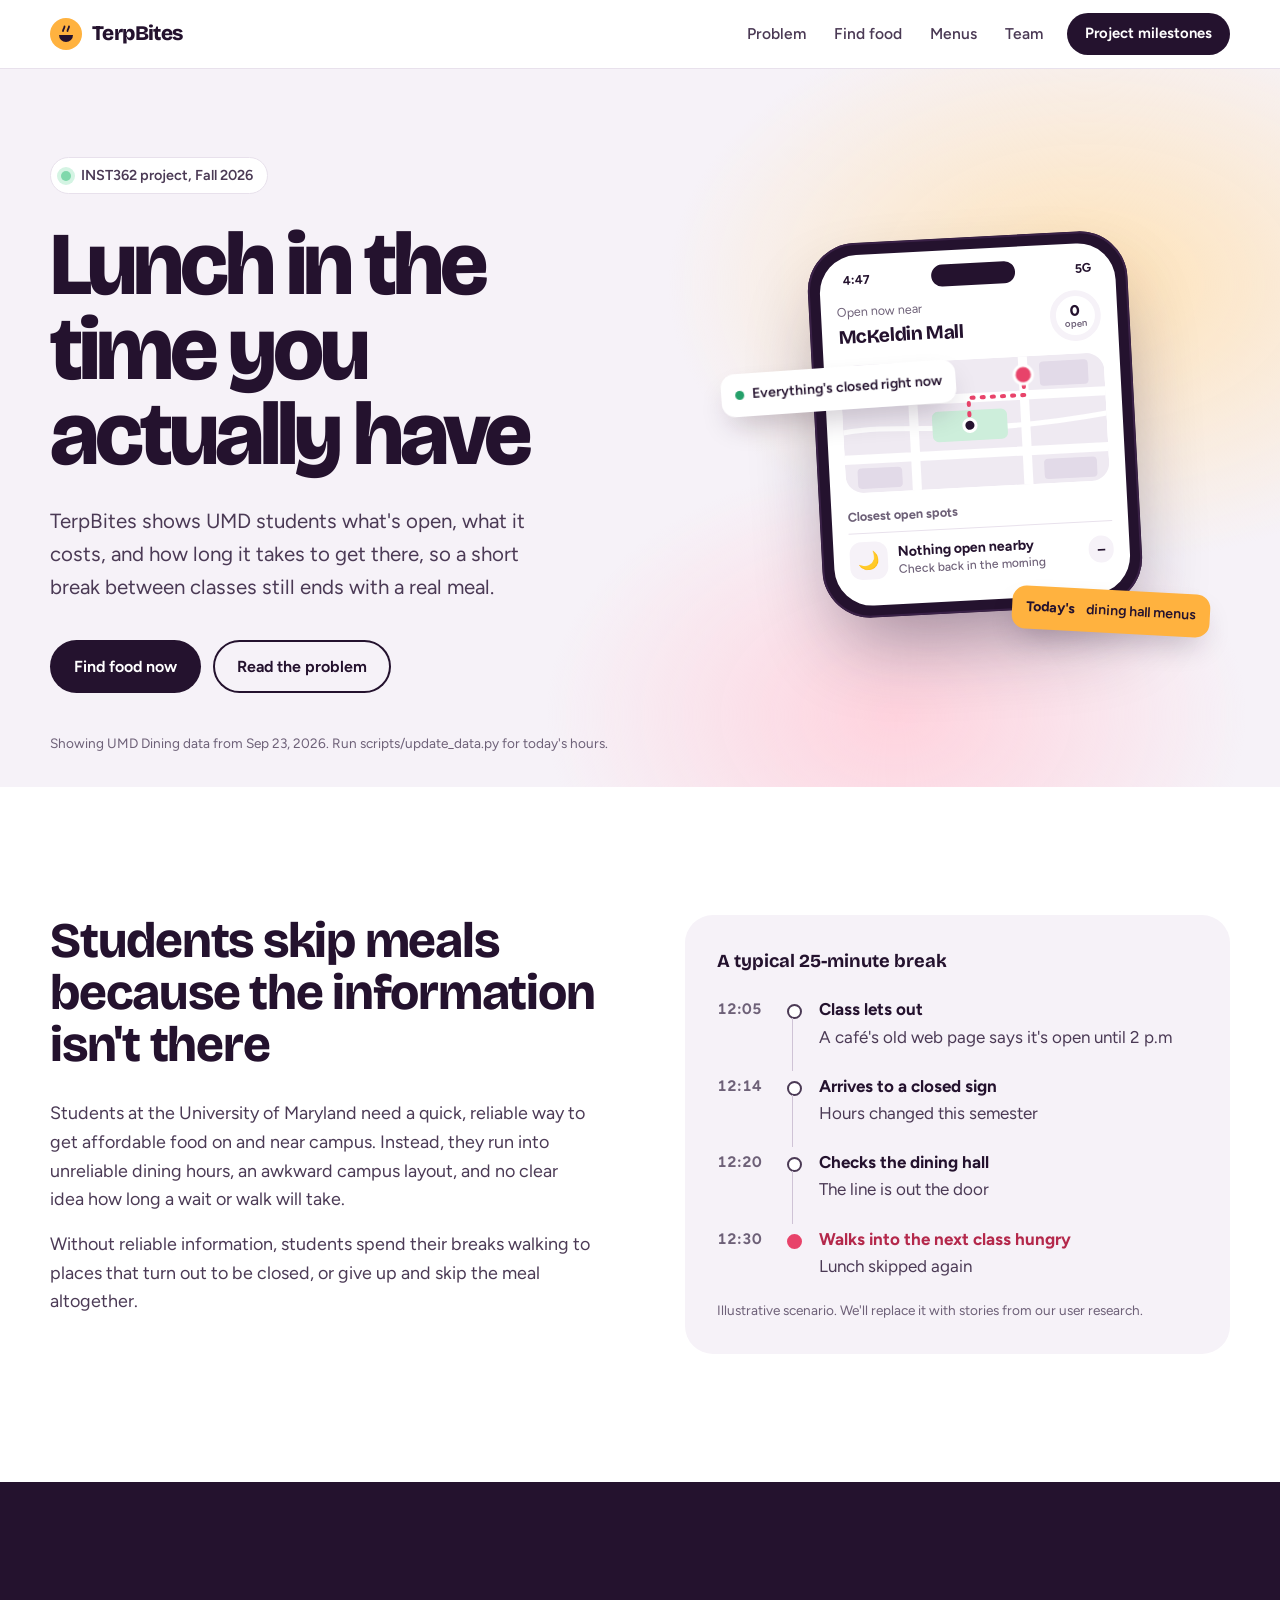
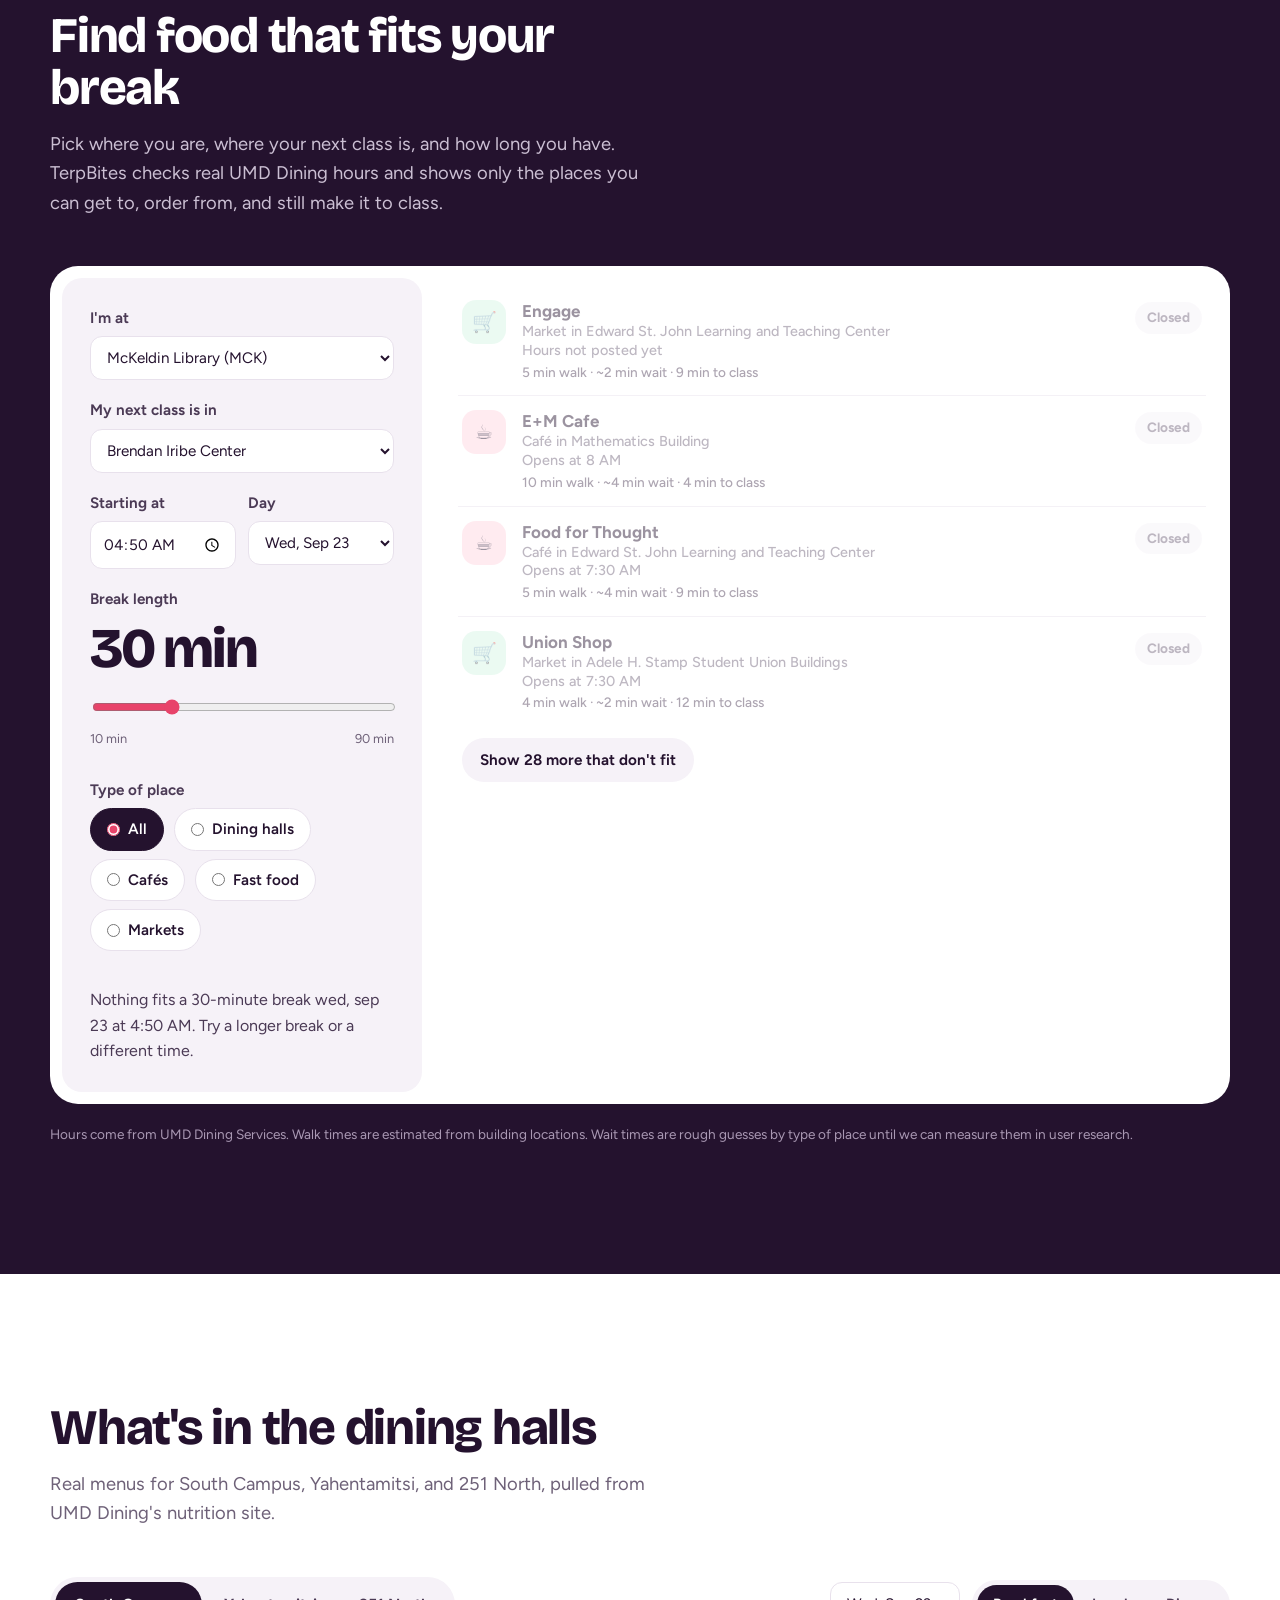
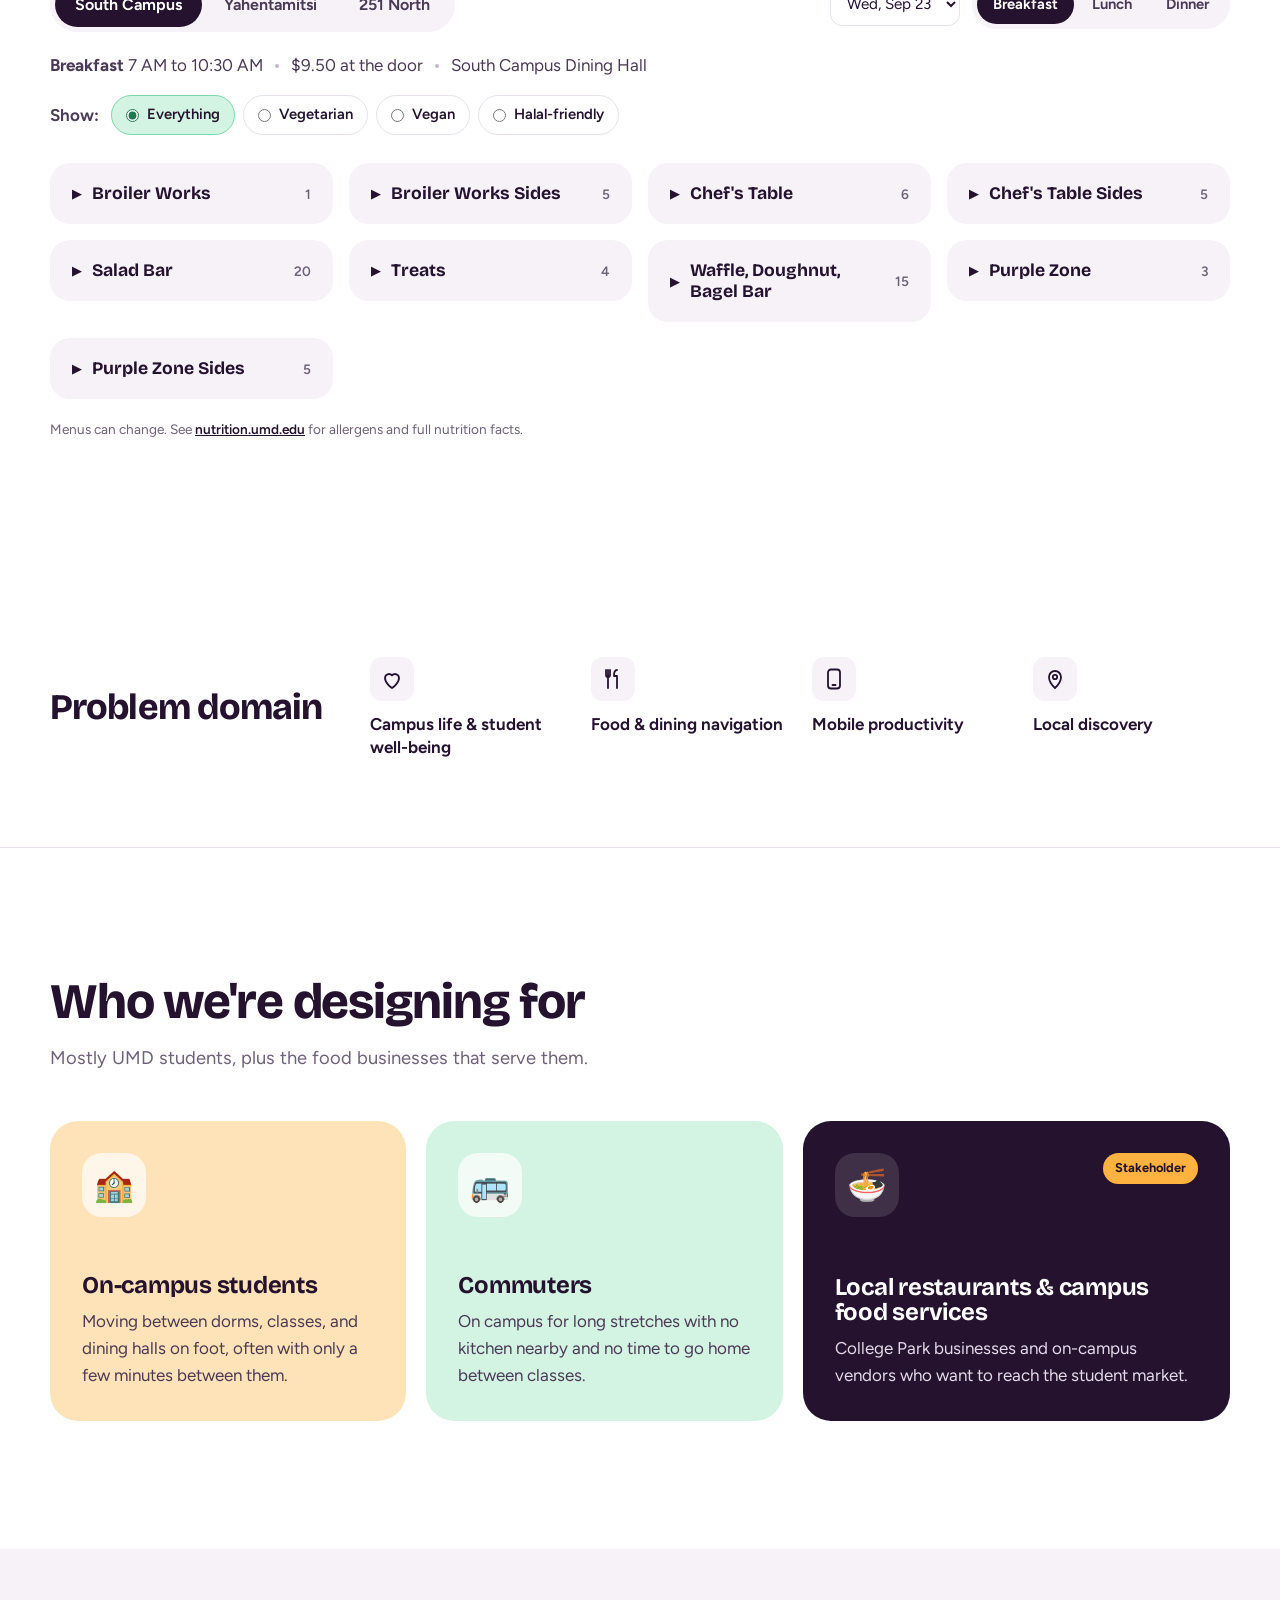
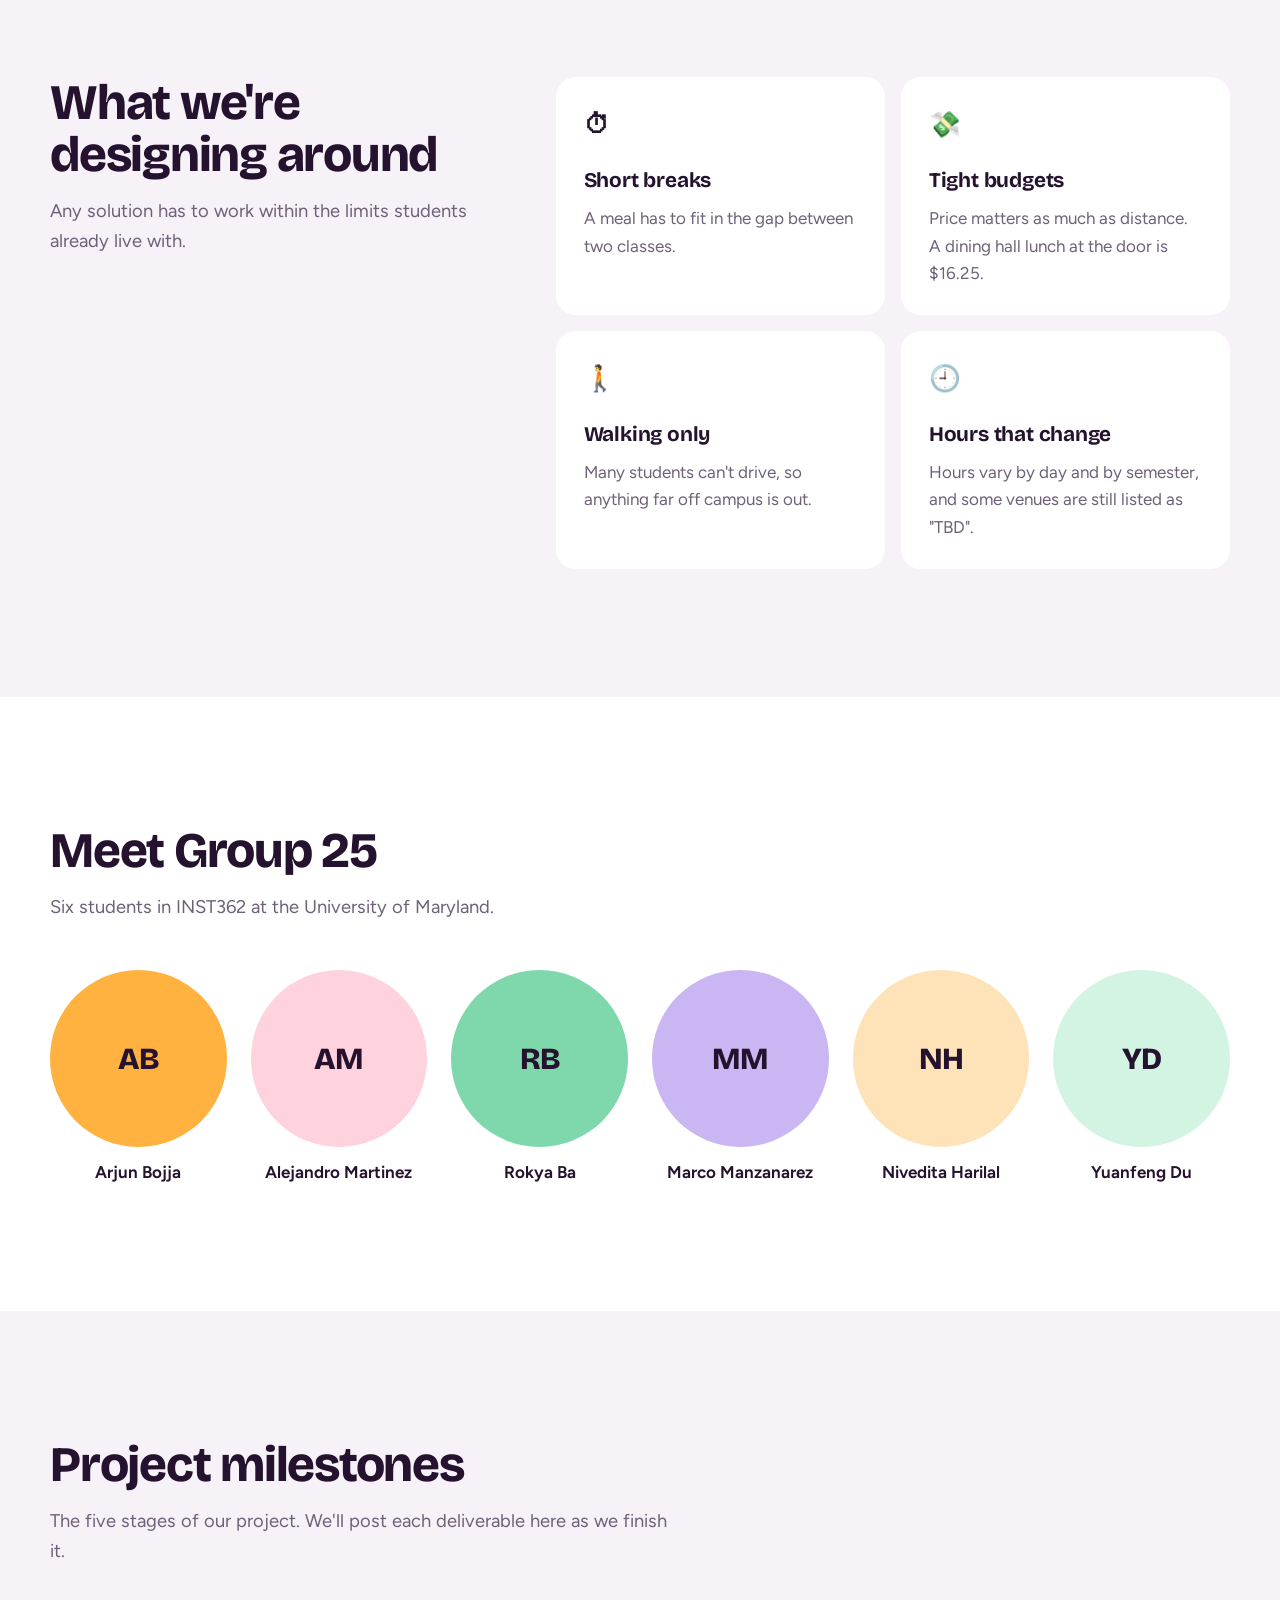
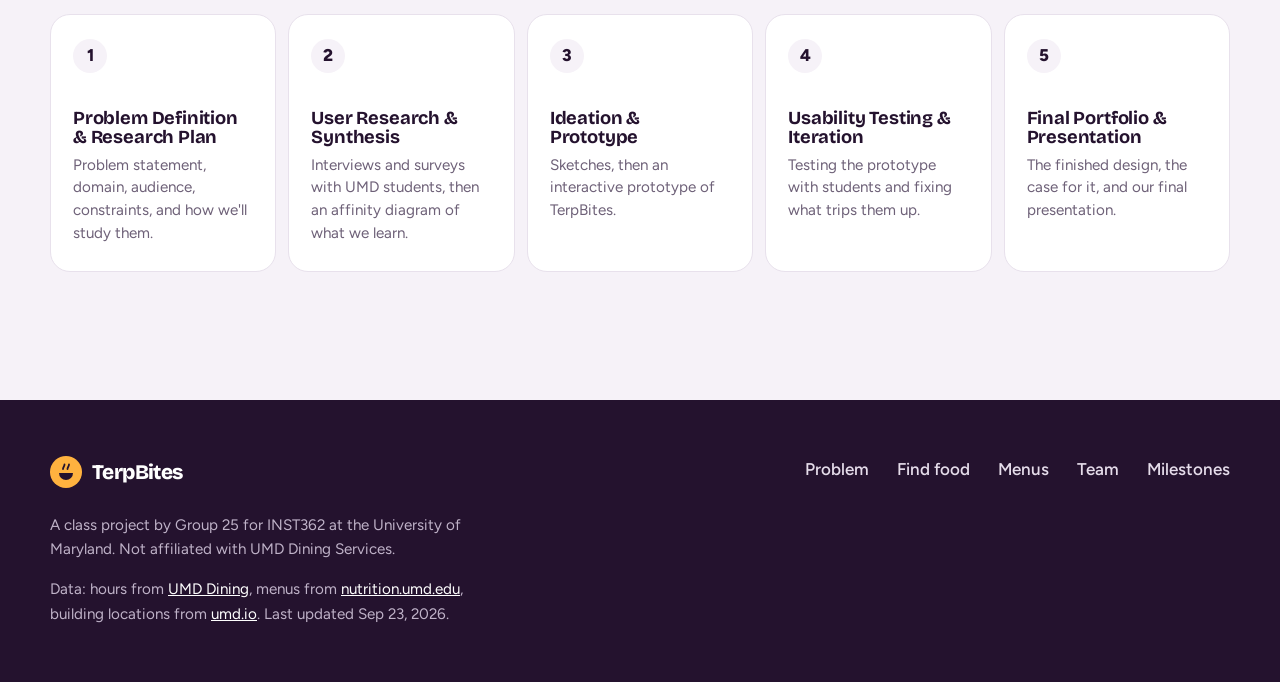
==== commit f05cf492: "Change text and style. Add fold and expand feature for menu stations" ====
--- a/index.html
+++ b/index.html
@@ -41,7 +41,7 @@
       <div class="wrap hero-grid">
         <div class="hero-copy">
           <p class="pill"><span class="pulse" aria-hidden="true"></span>INST362 project, Fall 2026</p>
-          <h1>Lunch in the time you actually have.</h1>
+          <h1>Lunch in the time you actually have</h1>
           <p class="lede">TerpBites shows UMD students what's open, what it costs, and how long it takes to get there, so a short break between classes still ends with a real meal.</p>
           <div class="hero-actions">
             <a class="btn" href="#finder">Find food now</a>
@@ -107,7 +107,7 @@
     <section class="section problem" id="problem">
       <div class="wrap problem-grid">
         <div class="problem-copy">
-          <h2>Students skip meals because the information isn't there.</h2>
+          <h2>Students skip meals because the information isn't there</h2>
           <p>Students at the University of Maryland need a quick, reliable way to get affordable food on and near campus. Instead, they run into unreliable dining hours, an awkward campus layout, and no clear idea how long a wait or walk will take.</p>
           <p>Without reliable information, students spend their breaks walking to places that turn out to be closed, or give up and skip the meal altogether.</p>
         </div>
@@ -117,19 +117,19 @@
           <ol>
             <li>
               <time>12:05</time>
-              <div><strong>Class lets out.</strong> A café's old web page says it's open until 2.</div>
+              <div><strong>Class lets out</strong> A café's old web page says it's open until 2 p.m</div>
             </li>
             <li>
               <time>12:14</time>
-              <div><strong>Arrives to a closed sign.</strong> Hours changed this semester.</div>
+              <div><strong>Arrives to a closed sign</strong> Hours changed this semester</div>
             </li>
             <li>
               <time>12:20</time>
-              <div><strong>Checks the dining hall.</strong> The line is out the door.</div>
+              <div><strong>Checks the dining hall</strong> The line is out the door</div>
             </li>
             <li class="bad">
               <time>12:30</time>
-              <div><strong>Walks into the next class hungry.</strong> Lunch skipped again.</div>
+              <div><strong>Walks into the next class hungry</strong> Lunch skipped again</div>
             </li>
           </ol>
           <p class="scramble-note">Illustrative scenario. We'll replace it with stories from our user research.</p>
--- a/styles.css
+++ b/styles.css
@@ -323,7 +323,59 @@
 .diet-filter input { accent-color: #1d7a50; margin: 0; }
 
 .stations { display: grid; grid-template-columns: repeat(auto-fill, minmax(260px, 1fr)); gap: 16px; align-items: start; }
-.station { background: var(--wash); border-radius: 20px; padding: 22px 22px 18px; }
+.station { background: var(--wash); border-radius: 20px; overflow: hidden; }
+/* Station fold / expand */
+
+.station-toggle {
+  width: 100%;
+  border: 0;
+  background: transparent;
+
+  display: grid;
+  grid-template-columns: auto 1fr auto;
+  align-items: center;
+
+  gap: 10px;
+
+  padding: 20px 22px;
+
+  cursor: pointer;
+
+  color: var(--ink);
+  text-align: left;
+}
+
+.station-toggle:hover {
+  background: rgba(36, 18, 46, 0.04);
+}
+
+.station-name {
+  font-family: var(--display);
+  font-size: 1.1rem;
+  font-weight: 700;
+}
+
+.station-count {
+  font-family: var(--body);
+  font-size: .85rem;
+  font-weight: 600;
+  color: var(--muted);
+}
+
+.station-arrow {
+  font-size: .8rem;
+  transition: transform .2s ease;
+}
+
+/* 展开以后箭头朝下 */
+
+.station-open .station-arrow {
+  transform: rotate(90deg);
+}
+
+.station-body {
+  padding: 0 22px 18px;
+}
 .station h3 { font-size: 1.1rem; display: flex; justify-content: space-between; align-items: baseline; gap: 12px; margin-bottom: 12px; }
 .station h3 span { font-family: var(--body); font-size: .85rem; font-weight: 600; color: var(--muted); letter-spacing: 0; }
 .station ul { list-style: none; margin: 0; padding: 0; }
@@ -387,14 +439,14 @@
 
 /* Team */
 .team-grid { list-style: none; margin: 0; padding: 0; display: grid; grid-template-columns: repeat(6, 1fr); gap: 24px; }
-.team-grid li { display: flex; flex-direction: column; align-items: flex-start; gap: 14px; }
+.team-grid li { display: flex; flex-direction: column; align-items: center; gap: 14px; }
 .avatar {
   width: 100%; aspect-ratio: 1; border-radius: 50%;
   background: var(--a); display: grid; place-items: center;
   font-family: var(--display); font-weight: 800; font-size: clamp(1.5rem, 2.4vw, 2.1rem);
   letter-spacing: -0.03em; color: var(--ink);
 }
-.member { font-weight: 650; line-height: 1.3; }
+.member { font-weight: 650; line-height: 1.3; text-align: center; width: 100%; }
 
 /* Progress */
 .progress { background: var(--wash); }
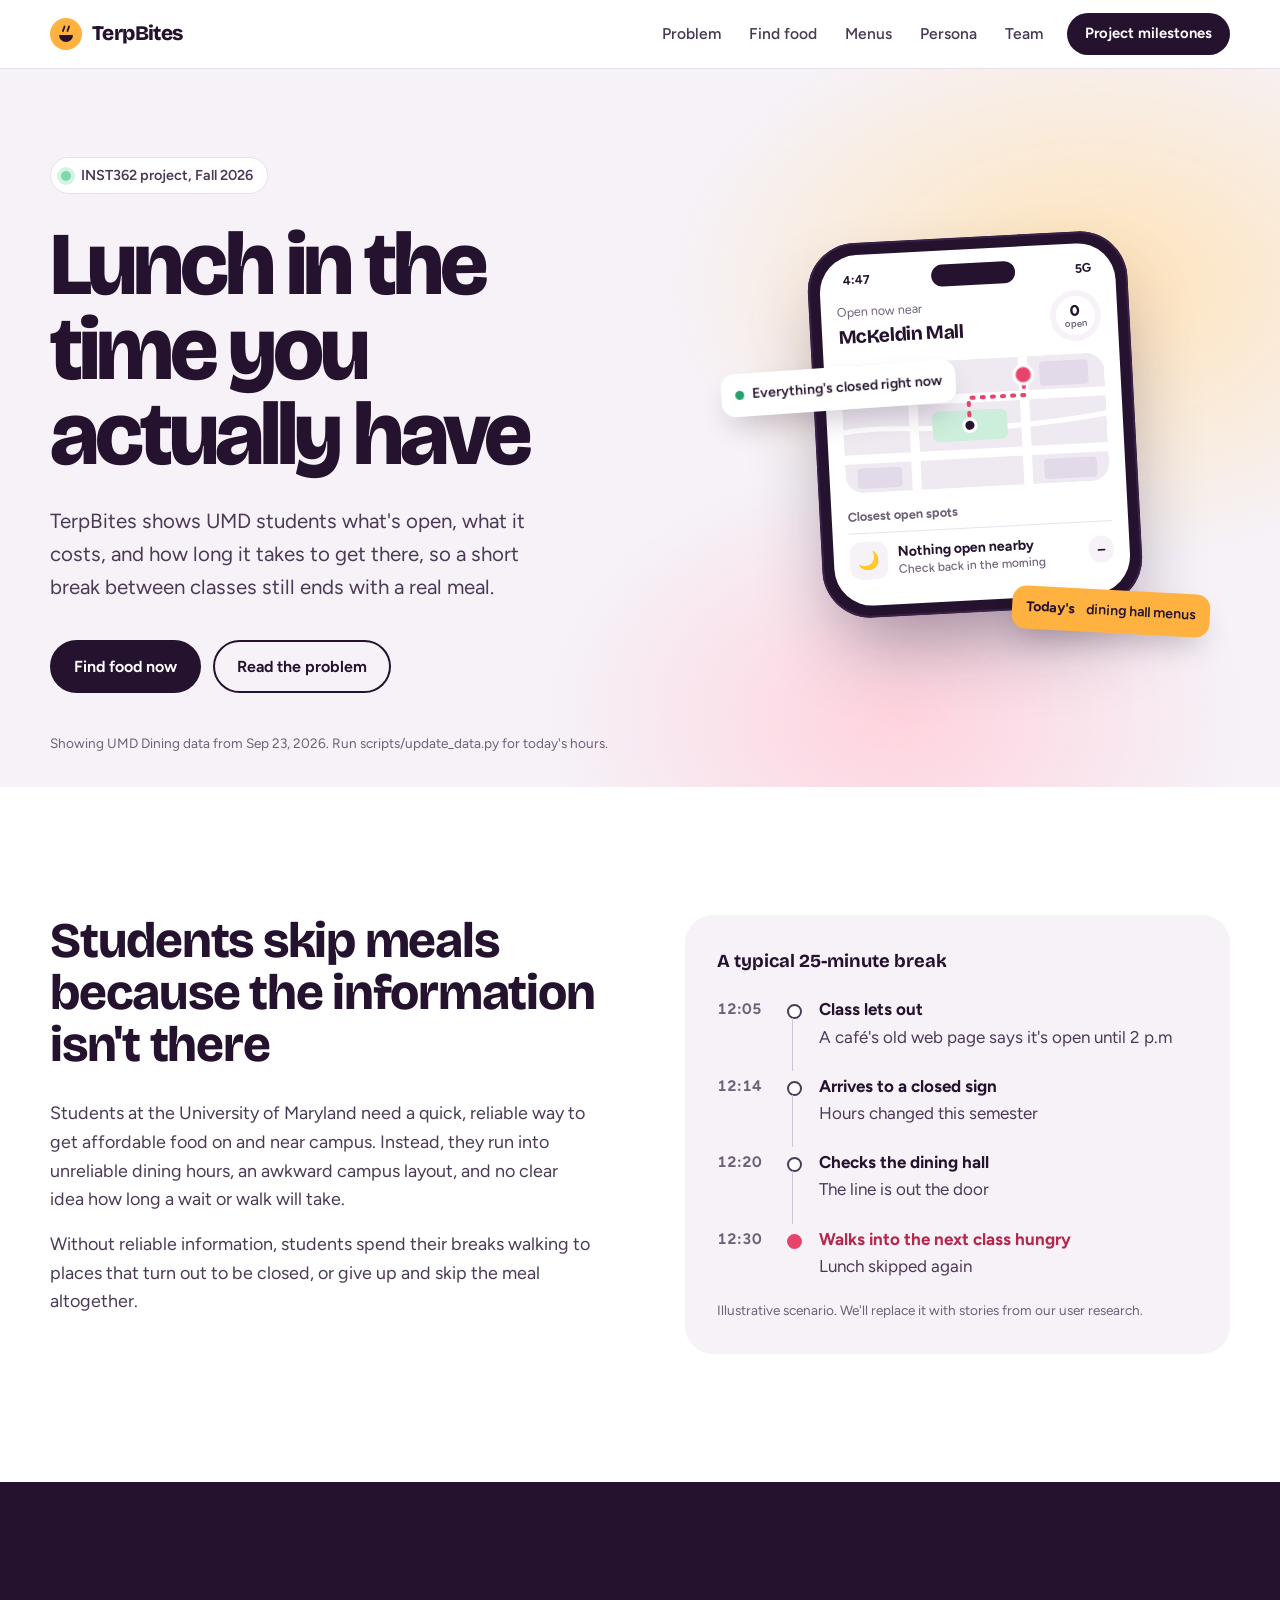
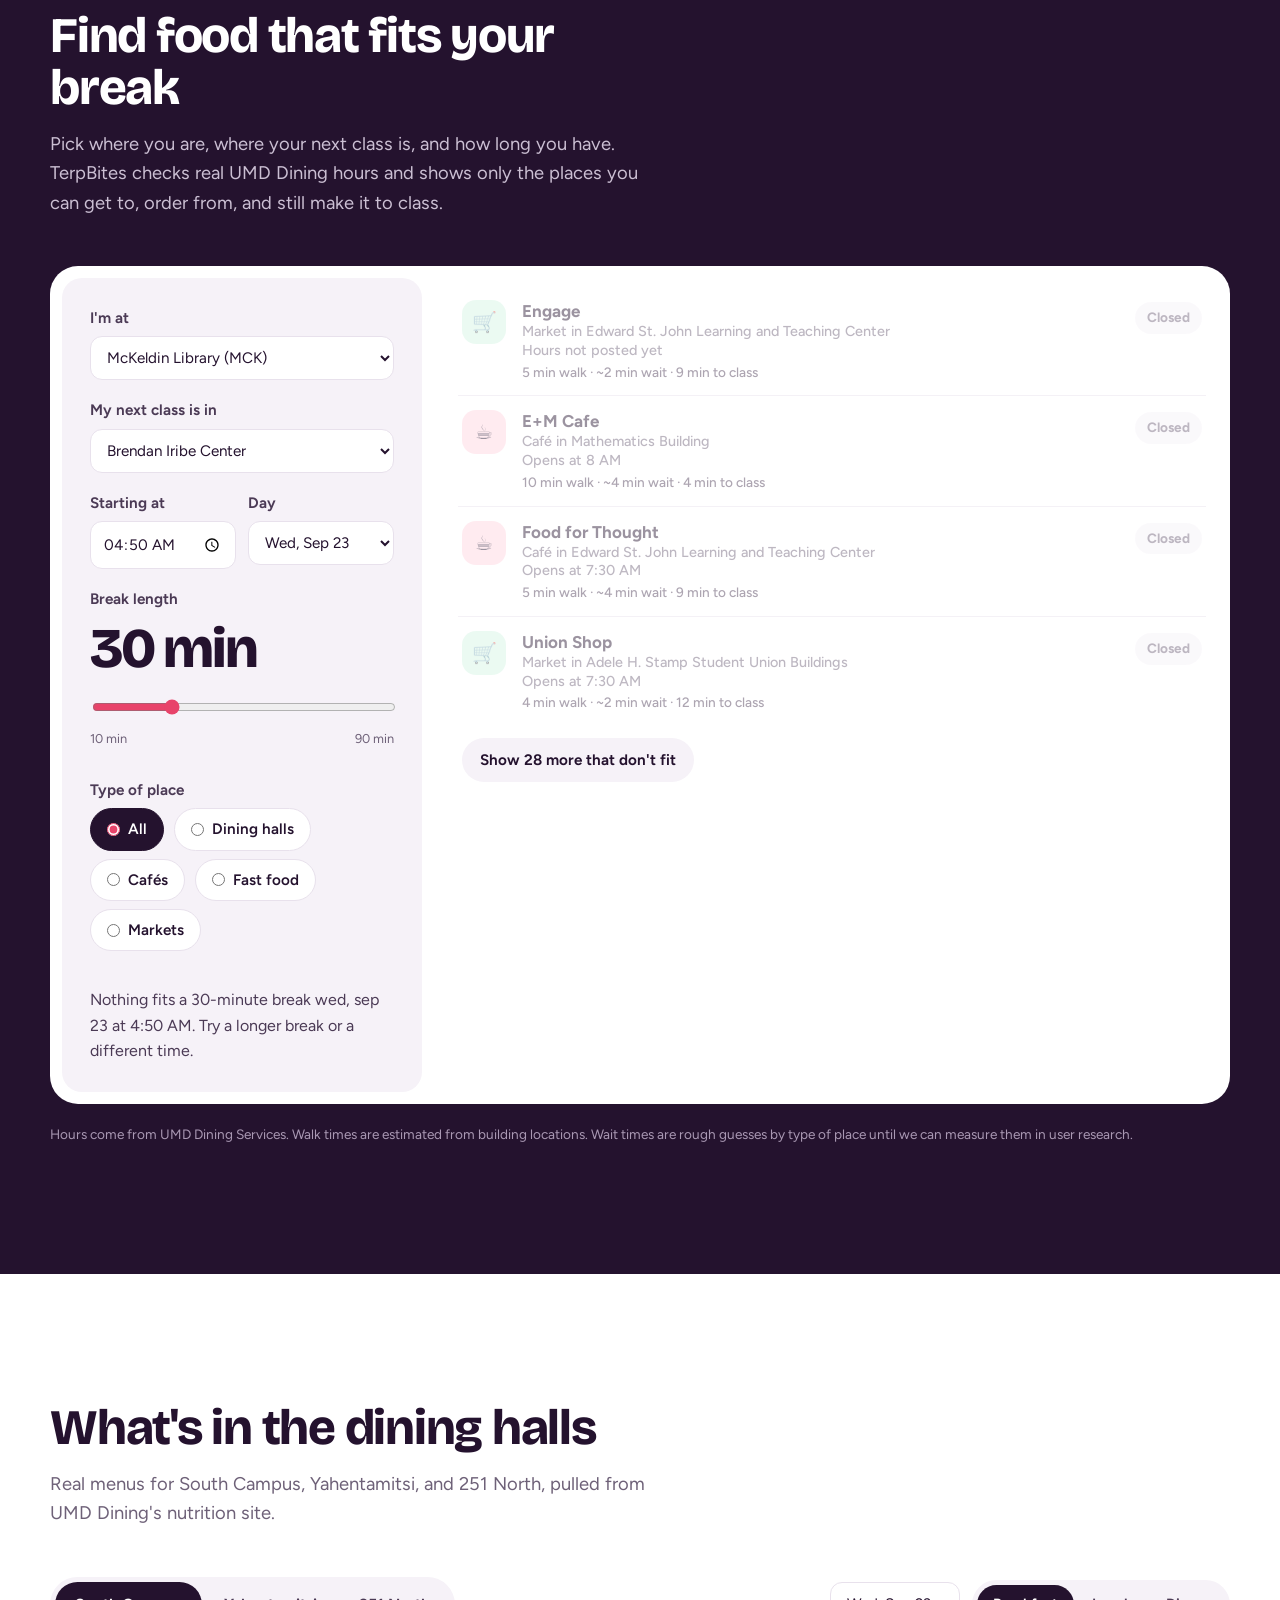
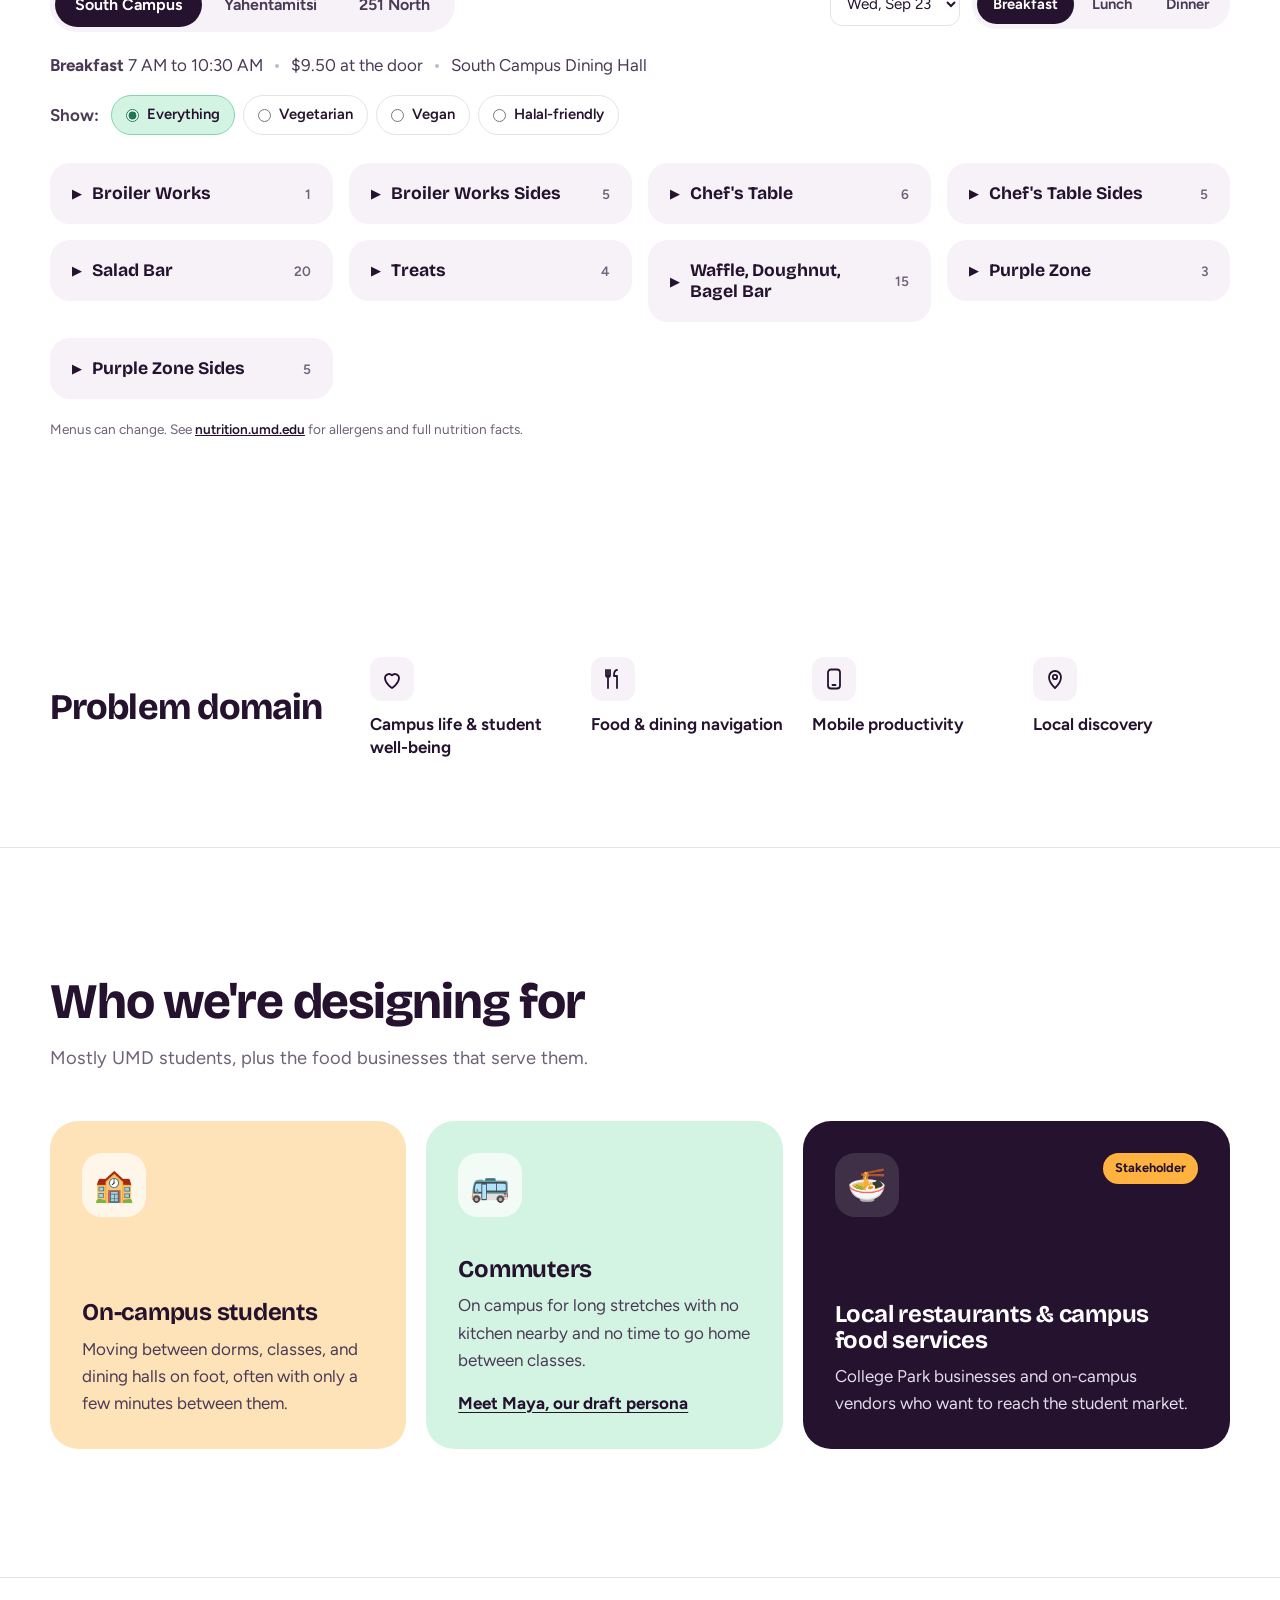
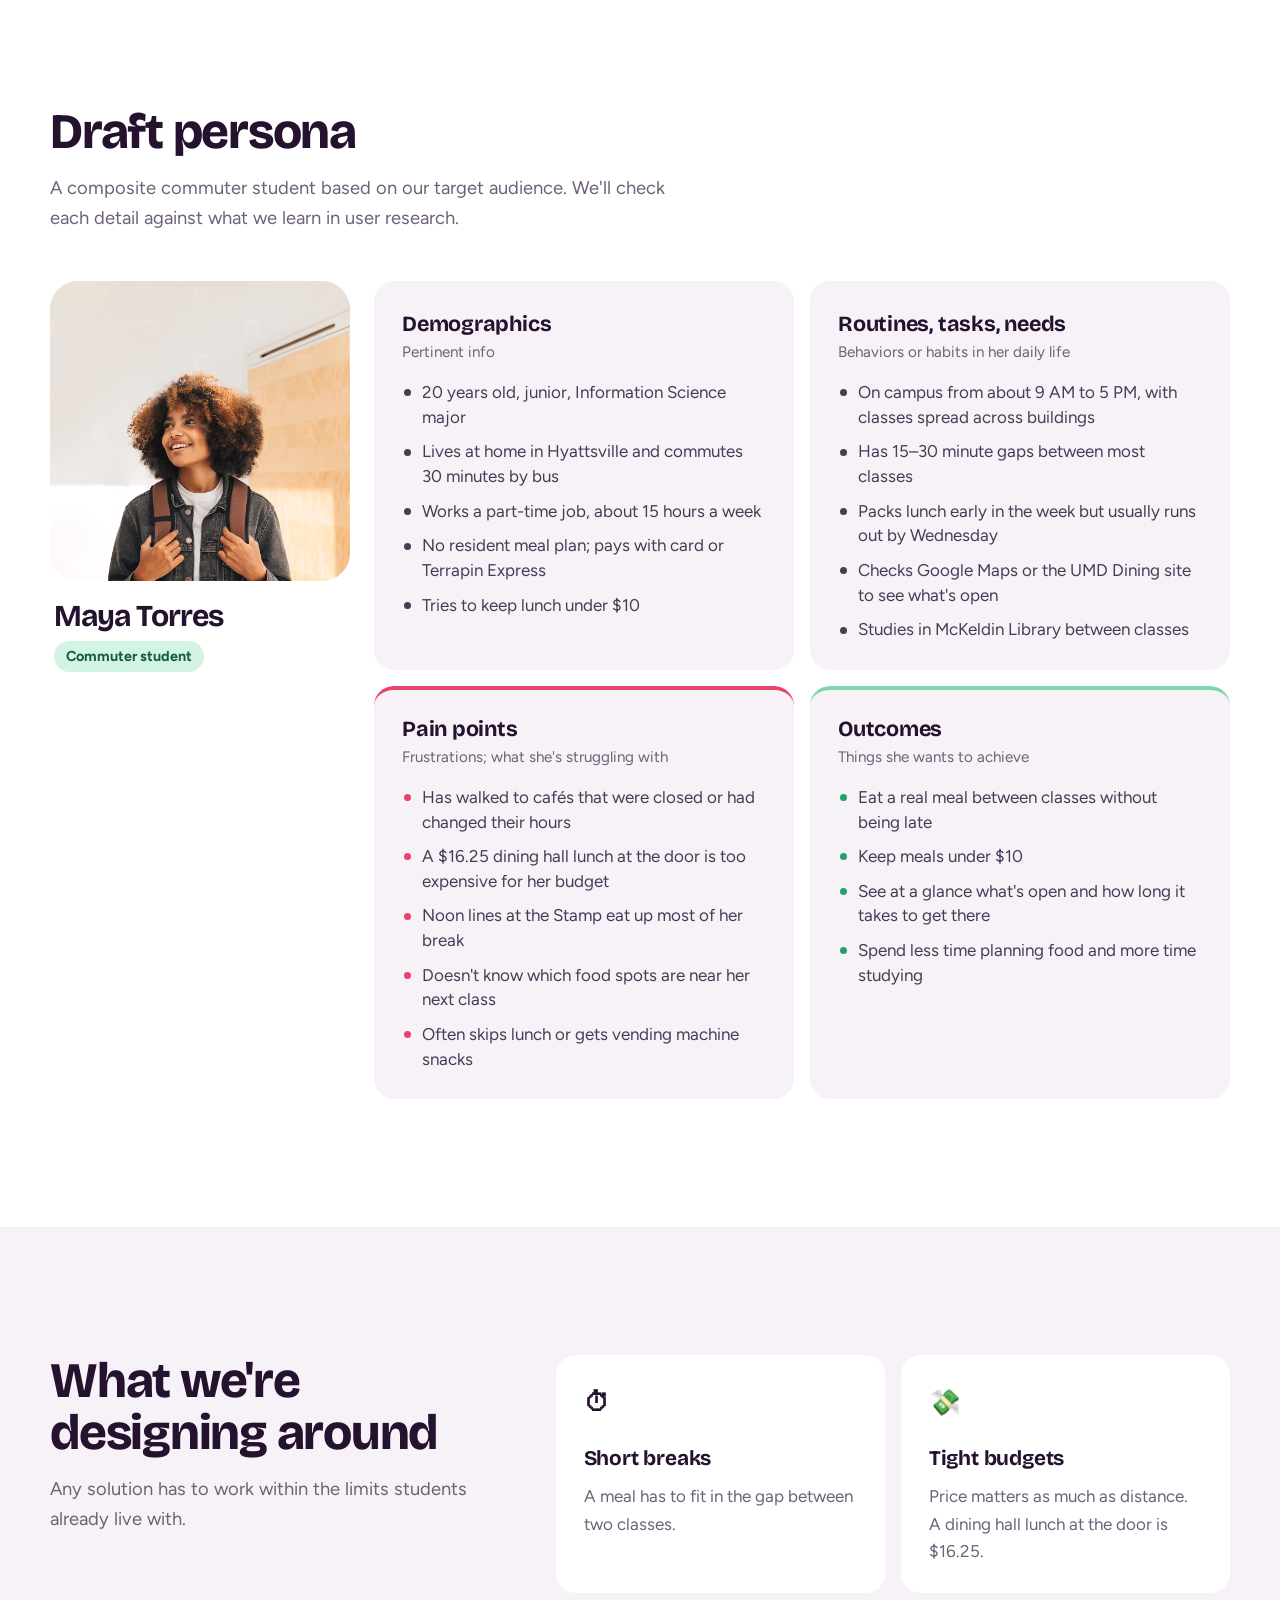
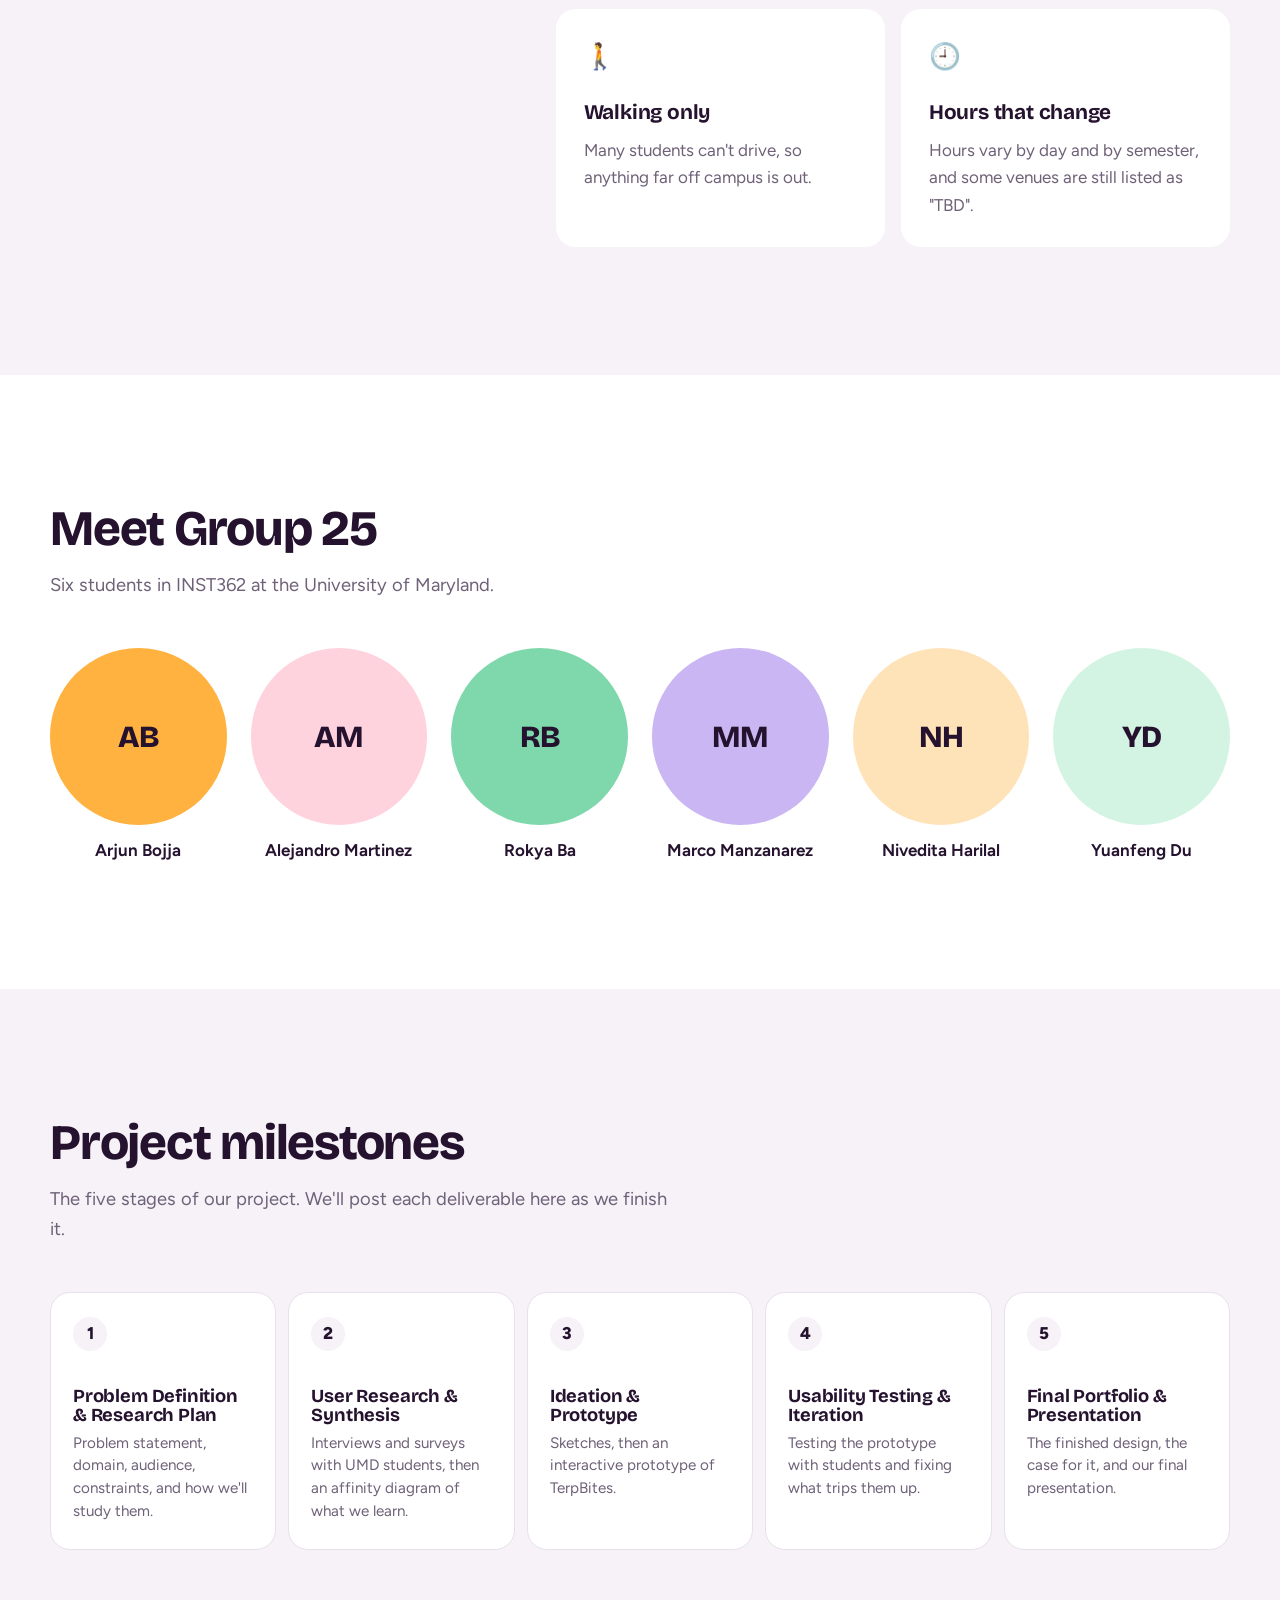
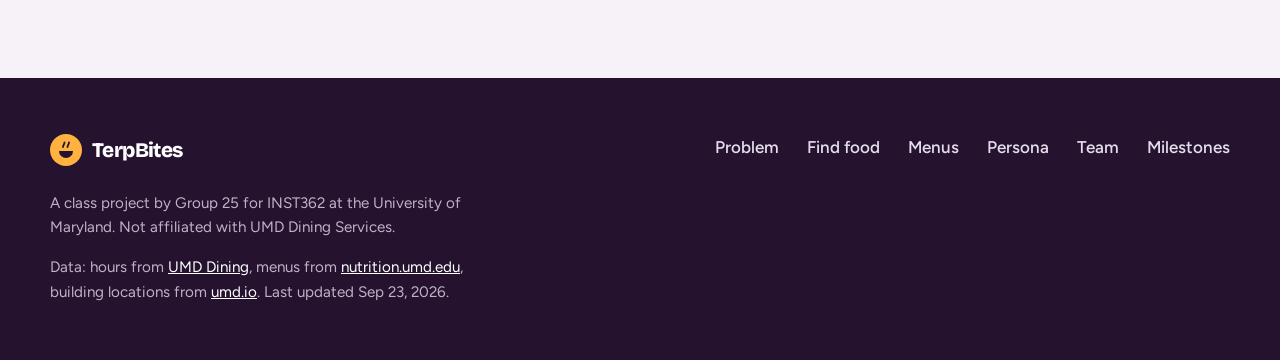
==== commit 3c6b331f: "Add Maya Torres draft persona section" ====
--- a/index.html
+++ b/index.html
@@ -28,6 +28,7 @@
           <li><a href="#problem">Problem</a></li>
           <li><a href="#finder">Find food</a></li>
           <li><a href="#menus">Menus</a></li>
+          <li><a href="#persona">Persona</a></li>
           <li><a href="#team">Team</a></li>
         </ul>
       </nav>
@@ -268,6 +269,7 @@
             <div class="aud-art" aria-hidden="true">🚌</div>
             <h3>Commuters</h3>
             <p>On campus for long stretches with no kitchen nearby and no time to go home between classes.</p>
+            <a class="aud-link" href="#persona">Meet Maya, our draft persona</a>
           </article>
           <article class="aud aud-business">
             <div class="aud-art" aria-hidden="true">🍜</div>
@@ -275,6 +277,72 @@
             <p>College Park businesses and on-campus vendors who want to reach the student market.</p>
             <span class="tag">Stakeholder</span>
           </article>
+        </div>
+      </div>
+    </section>
+
+    <!-- Persona -->
+    <section class="section persona" id="persona">
+      <div class="wrap">
+        <div class="section-head">
+          <h2>Draft persona</h2>
+          <p>A composite commuter student based on our target audience. We'll check each detail against what we learn in user research.</p>
+        </div>
+
+        <div class="persona-grid">
+          <aside class="persona-profile">
+            <img src="images/persona-maya.webp" alt="Smiling student with curly hair wearing a denim jacket and backpack" width="1184" height="1088" loading="lazy">
+            <div class="persona-id">
+              <h3>Maya Torres</h3>
+              <p>Commuter student</p>
+            </div>
+          </aside>
+
+          <div class="persona-boxes">
+            <article class="persona-box">
+              <h3>Demographics</h3>
+              <p class="persona-sub">Pertinent info</p>
+              <ul>
+                <li>20 years old, junior, Information Science major</li>
+                <li>Lives at home in Hyattsville and commutes 30 minutes by bus</li>
+                <li>Works a part-time job, about 15 hours a week</li>
+                <li>No resident meal plan; pays with card or Terrapin Express</li>
+                <li>Tries to keep lunch under $10</li>
+              </ul>
+            </article>
+            <article class="persona-box">
+              <h3>Routines, tasks, needs</h3>
+              <p class="persona-sub">Behaviors or habits in her daily life</p>
+              <ul>
+                <li>On campus from about 9 AM to 5 PM, with classes spread across buildings</li>
+                <li>Has 15–30 minute gaps between most classes</li>
+                <li>Packs lunch early in the week but usually runs out by Wednesday</li>
+                <li>Checks Google Maps or the UMD Dining site to see what's open</li>
+                <li>Studies in McKeldin Library between classes</li>
+              </ul>
+            </article>
+            <article class="persona-box persona-pain">
+              <h3>Pain points</h3>
+              <p class="persona-sub">Frustrations; what she's struggling with</p>
+              <ul>
+                <li>Has walked to cafés that were closed or had changed their hours</li>
+                <li>A $16.25 dining hall lunch at the door is too expensive for her budget</li>
+                <li>Noon lines at the Stamp eat up most of her break</li>
+                <li>Doesn't know which food spots are near her next class</li>
+                <li>Often skips lunch or gets vending machine snacks</li>
+              </ul>
+            </article>
+            <article class="persona-box persona-goal">
+              <h3>Outcomes</h3>
+              <p class="persona-sub">Things she wants to achieve</p>
+              <ul>
+                <li>Eat a real meal between classes without being late</li>
+                <li>Keep meals under $10</li>
+                <li>See at a glance what's open and how long it takes to get there</li>
+                <li>Spend less time planning food and more time studying</li>
+              </ul>
+            </article>
+          </div>
         </div>
       </div>
     </section>
@@ -377,6 +445,7 @@
           <li><a href="#problem">Problem</a></li>
           <li><a href="#finder">Find food</a></li>
           <li><a href="#menus">Menus</a></li>
+          <li><a href="#persona">Persona</a></li>
           <li><a href="#team">Team</a></li>
           <li><a href="#progress">Milestones</a></li>
         </ul>
--- a/styles.css
+++ b/styles.css
@@ -427,6 +427,35 @@
   font-size: .8rem; font-weight: 700; padding: 5px 12px; border-radius: 999px;
 }
 
+/* Persona */
+.persona { border-top: 1px solid var(--line); }
+.aud-link { display: inline-block; margin-top: 16px; font-weight: 700; color: var(--ink); text-underline-offset: 3px; }
+.persona-grid { display: grid; grid-template-columns: 300px 1fr; gap: 24px; align-items: start; }
+.persona-profile { position: sticky; top: 100px; }
+.persona-profile img {
+  display: block; width: 100%; height: auto; aspect-ratio: 1; object-fit: cover; object-position: 45% 40%;
+  border-radius: var(--radius-lg); background: var(--wash);
+}
+.persona-id { padding: 20px 4px 0; }
+.persona-id h3 { font-size: 1.9rem; letter-spacing: -0.03em; margin-bottom: 8px; }
+.persona-id p {
+  display: inline-block; margin: 0; background: var(--mint-soft); color: #145c3a;
+  font-weight: 700; font-size: .9rem; padding: 4px 12px; border-radius: 999px;
+}
+.persona-boxes { display: grid; grid-template-columns: 1fr 1fr; gap: 16px; }
+.persona-box { --dot: var(--ink-2); background: var(--wash); border-radius: 20px; padding: 28px; border-top: 4px solid transparent; }
+.persona-pain { --dot: var(--berry); border-top-color: var(--berry); }
+.persona-goal { --dot: #25a06a; border-top-color: var(--mint); }
+.persona-box h3 { font-size: 1.35rem; margin-bottom: 4px; }
+.persona-sub { color: var(--muted); font-size: .95rem; margin-bottom: 16px; }
+.persona-box ul { list-style: none; margin: 0; padding: 0; }
+.persona-box li { position: relative; padding: 0 0 10px 20px; color: var(--ink-2); line-height: 1.45; }
+.persona-box li:last-child { padding-bottom: 0; }
+.persona-box li::before {
+  content: ""; position: absolute; left: 2px; top: .55em;
+  width: 7px; height: 7px; border-radius: 50%; background: var(--dot);
+}
+
 /* Constraints */
 .constraints { background: var(--wash); }
 .constraints-grid { display: grid; grid-template-columns: .8fr 1.2fr; gap: 56px; align-items: start; }
@@ -491,6 +520,9 @@
   .hero-visual { padding: 32px 0 0; }
   .constraints .section-head { position: static; }
   .demo { grid-template-columns: 1fr; }
+  .persona-grid { grid-template-columns: 1fr; }
+  .persona-profile { position: static; display: grid; grid-template-columns: 160px 1fr; gap: 20px; align-items: center; }
+  .persona-id { padding: 0; }
   .menu-bar { flex-direction: column; align-items: flex-start; }
   .audience-grid { grid-template-columns: 1fr; }
   .aud { min-height: 0; }
@@ -501,6 +533,9 @@
   .float-a { left: -4px; }
   .float-b { right: -4px; bottom: -8px; }
   .limits { grid-template-columns: 1fr; }
+  .persona-boxes { grid-template-columns: 1fr; }
+  .persona-box { padding: 22px; }
+  .persona-profile { grid-template-columns: 112px 1fr; }
   .steps { grid-template-columns: 1fr; }
   .steps li::before { margin-bottom: 16px; }
   .team-grid { grid-template-columns: repeat(2, 1fr); }
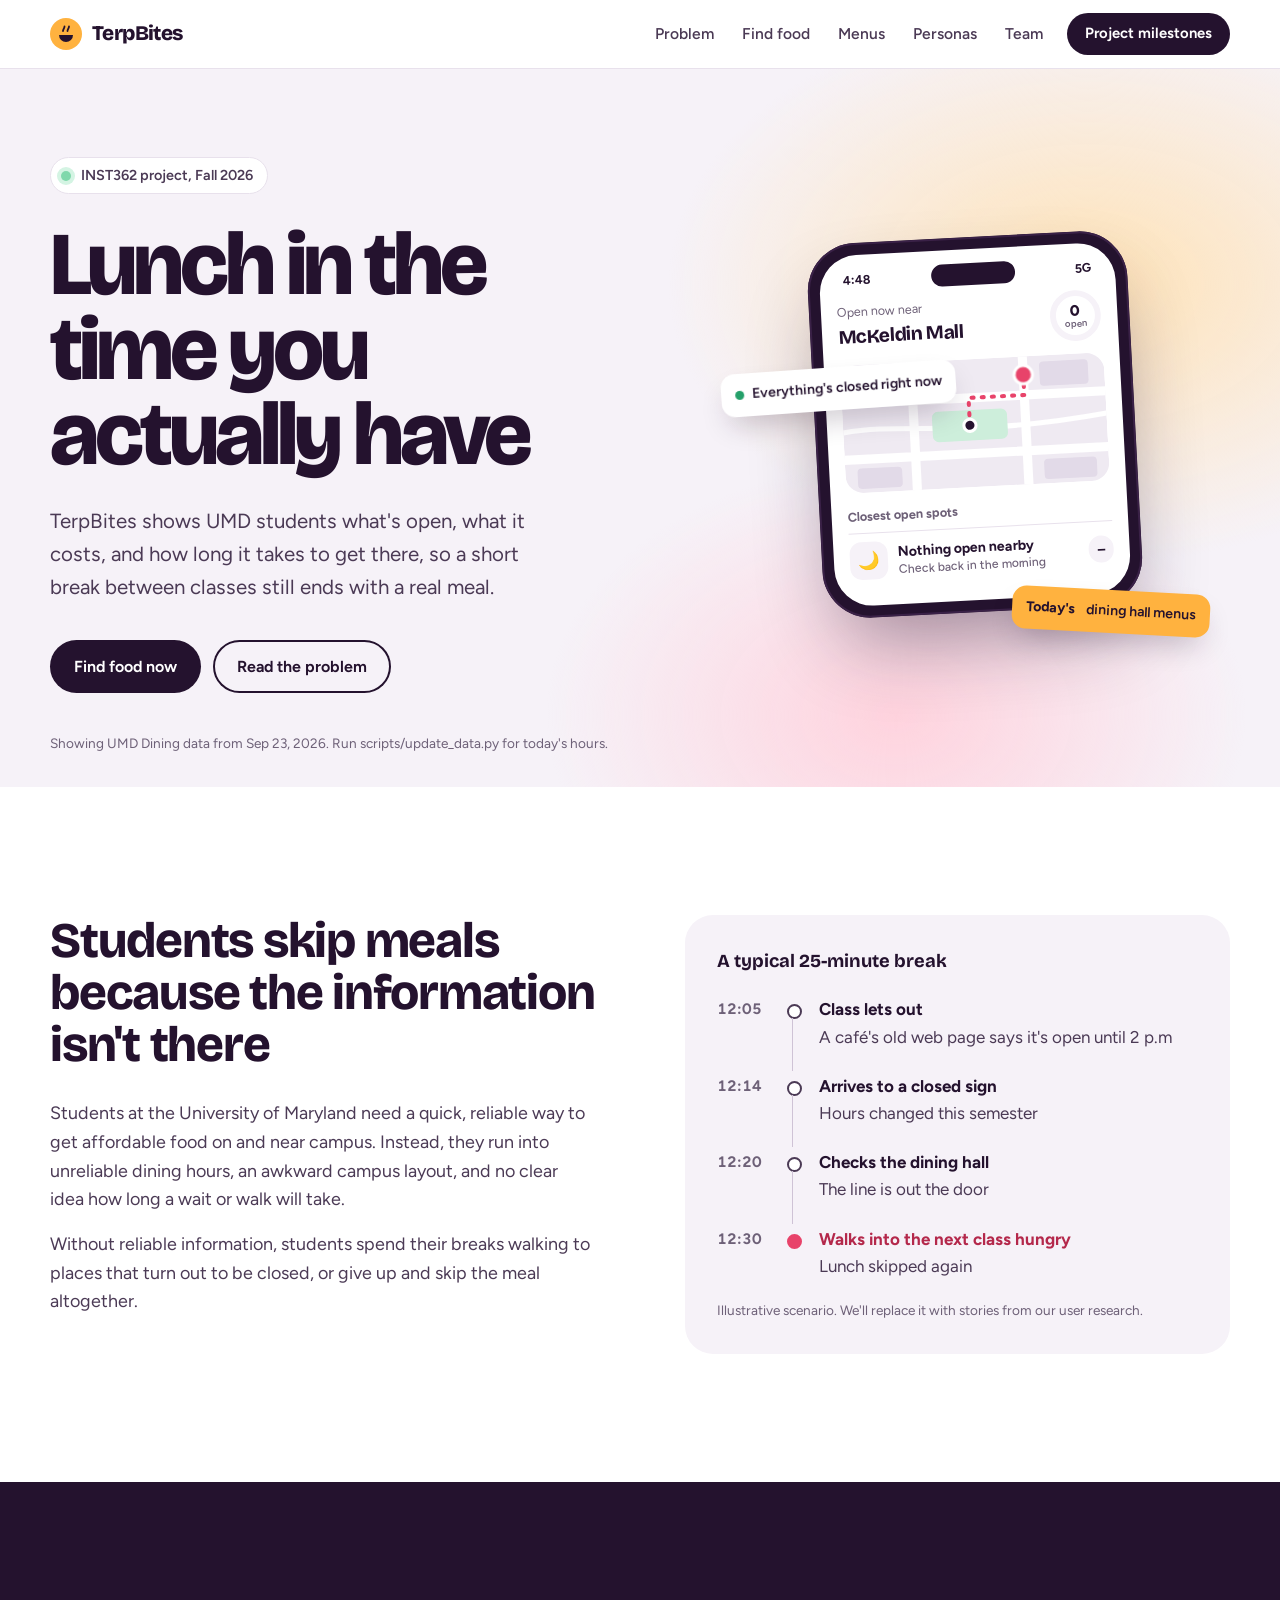
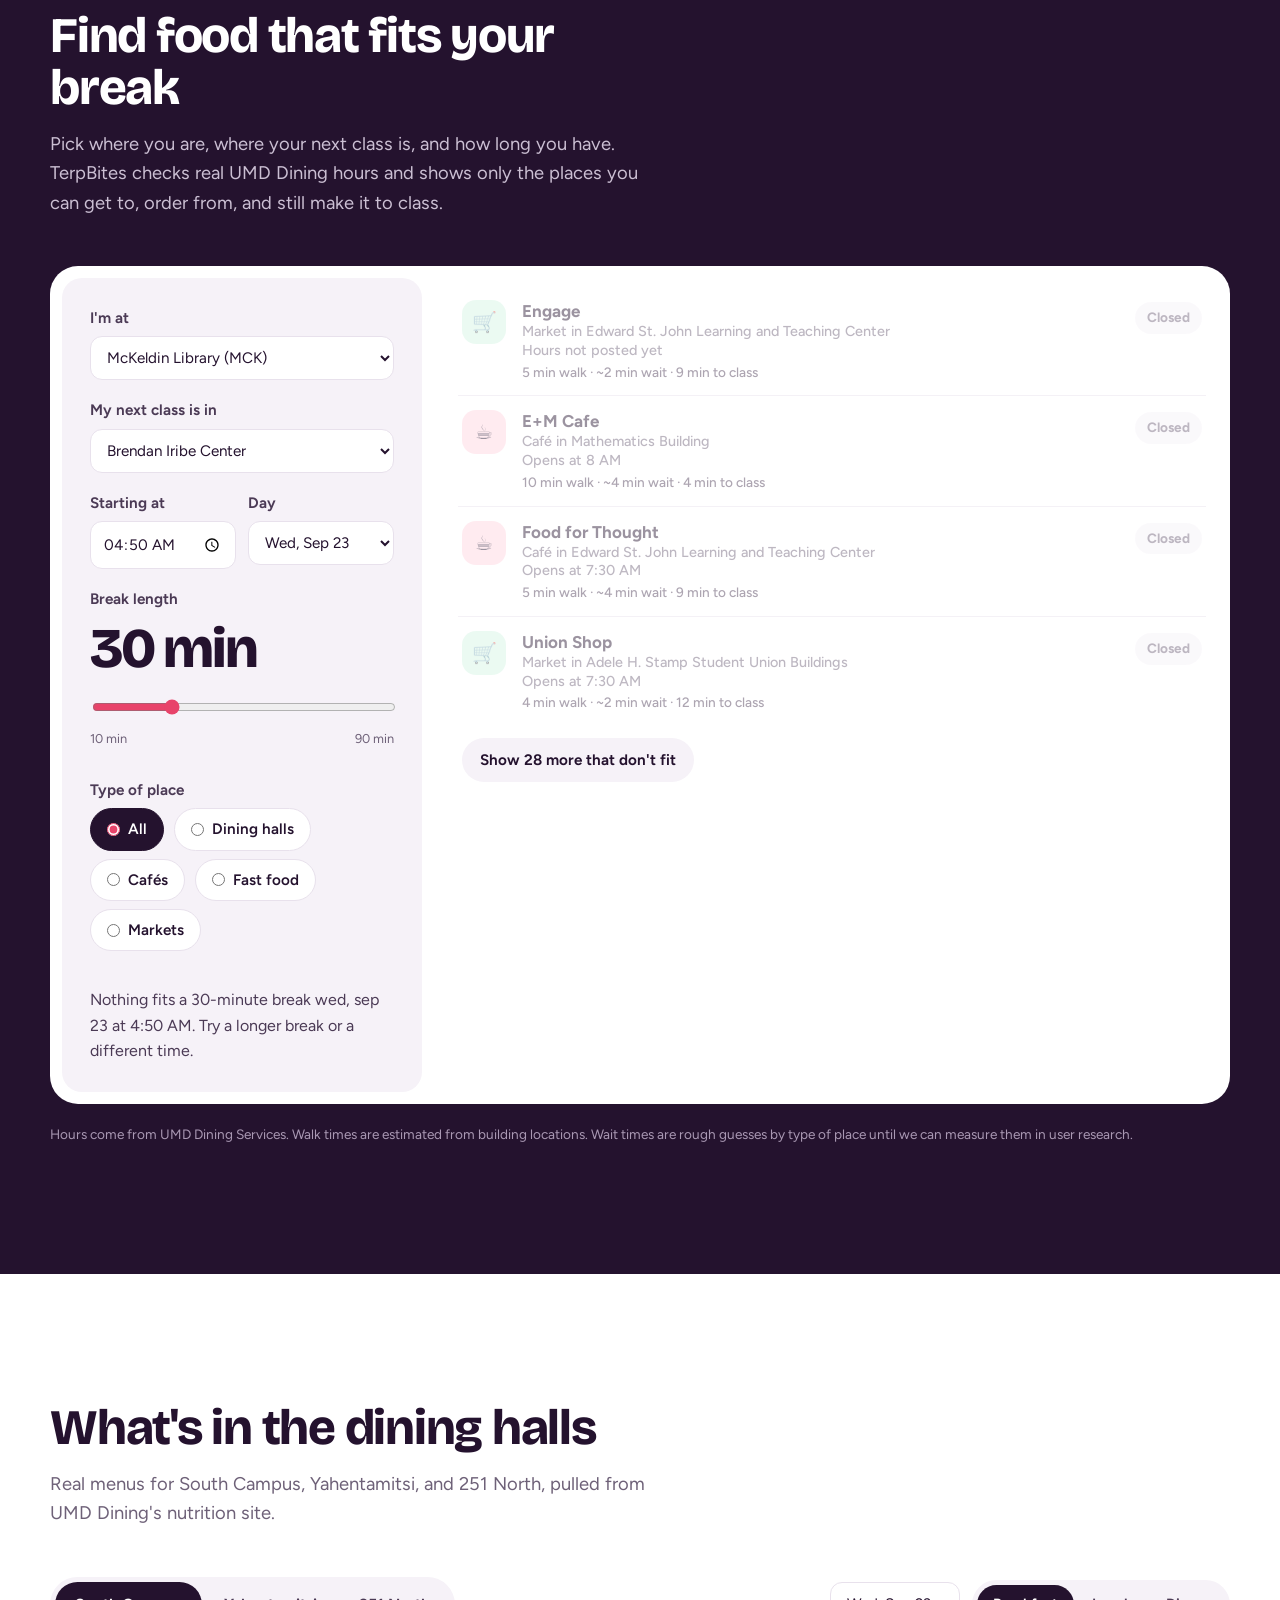
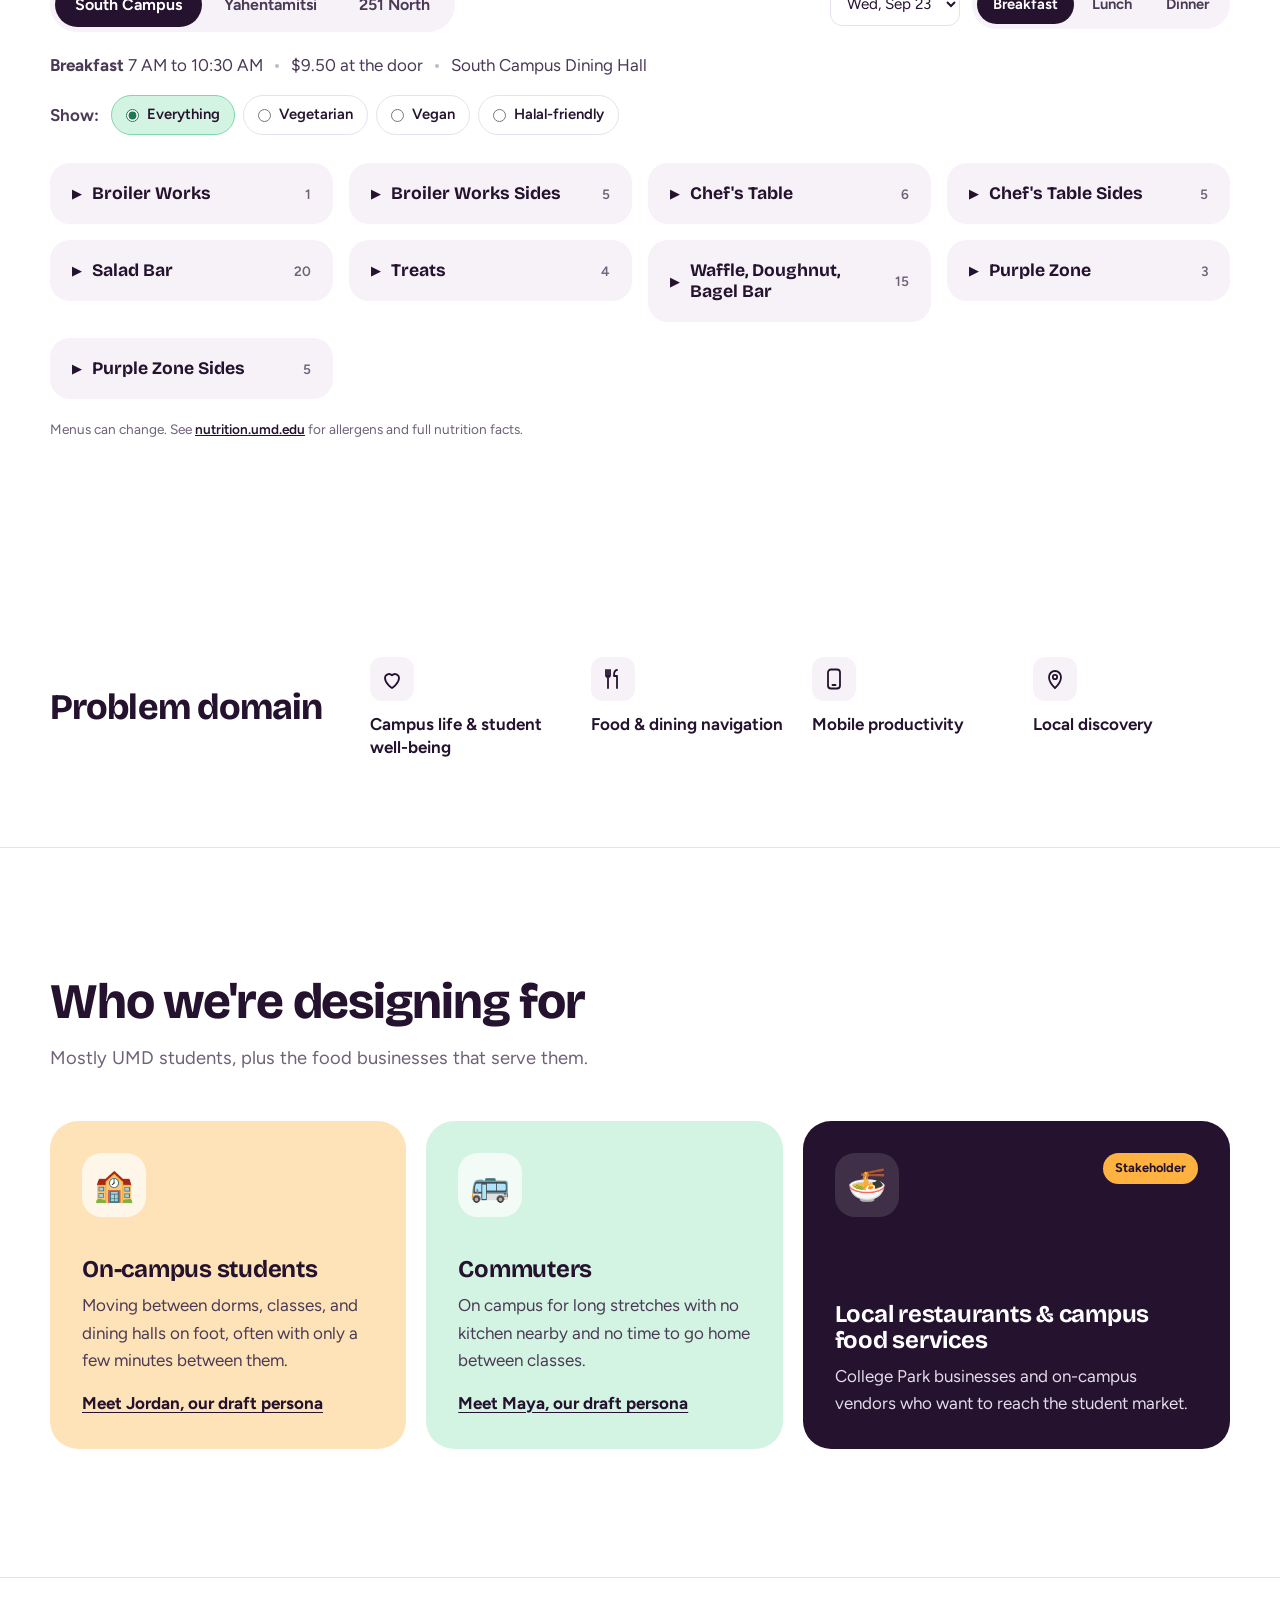
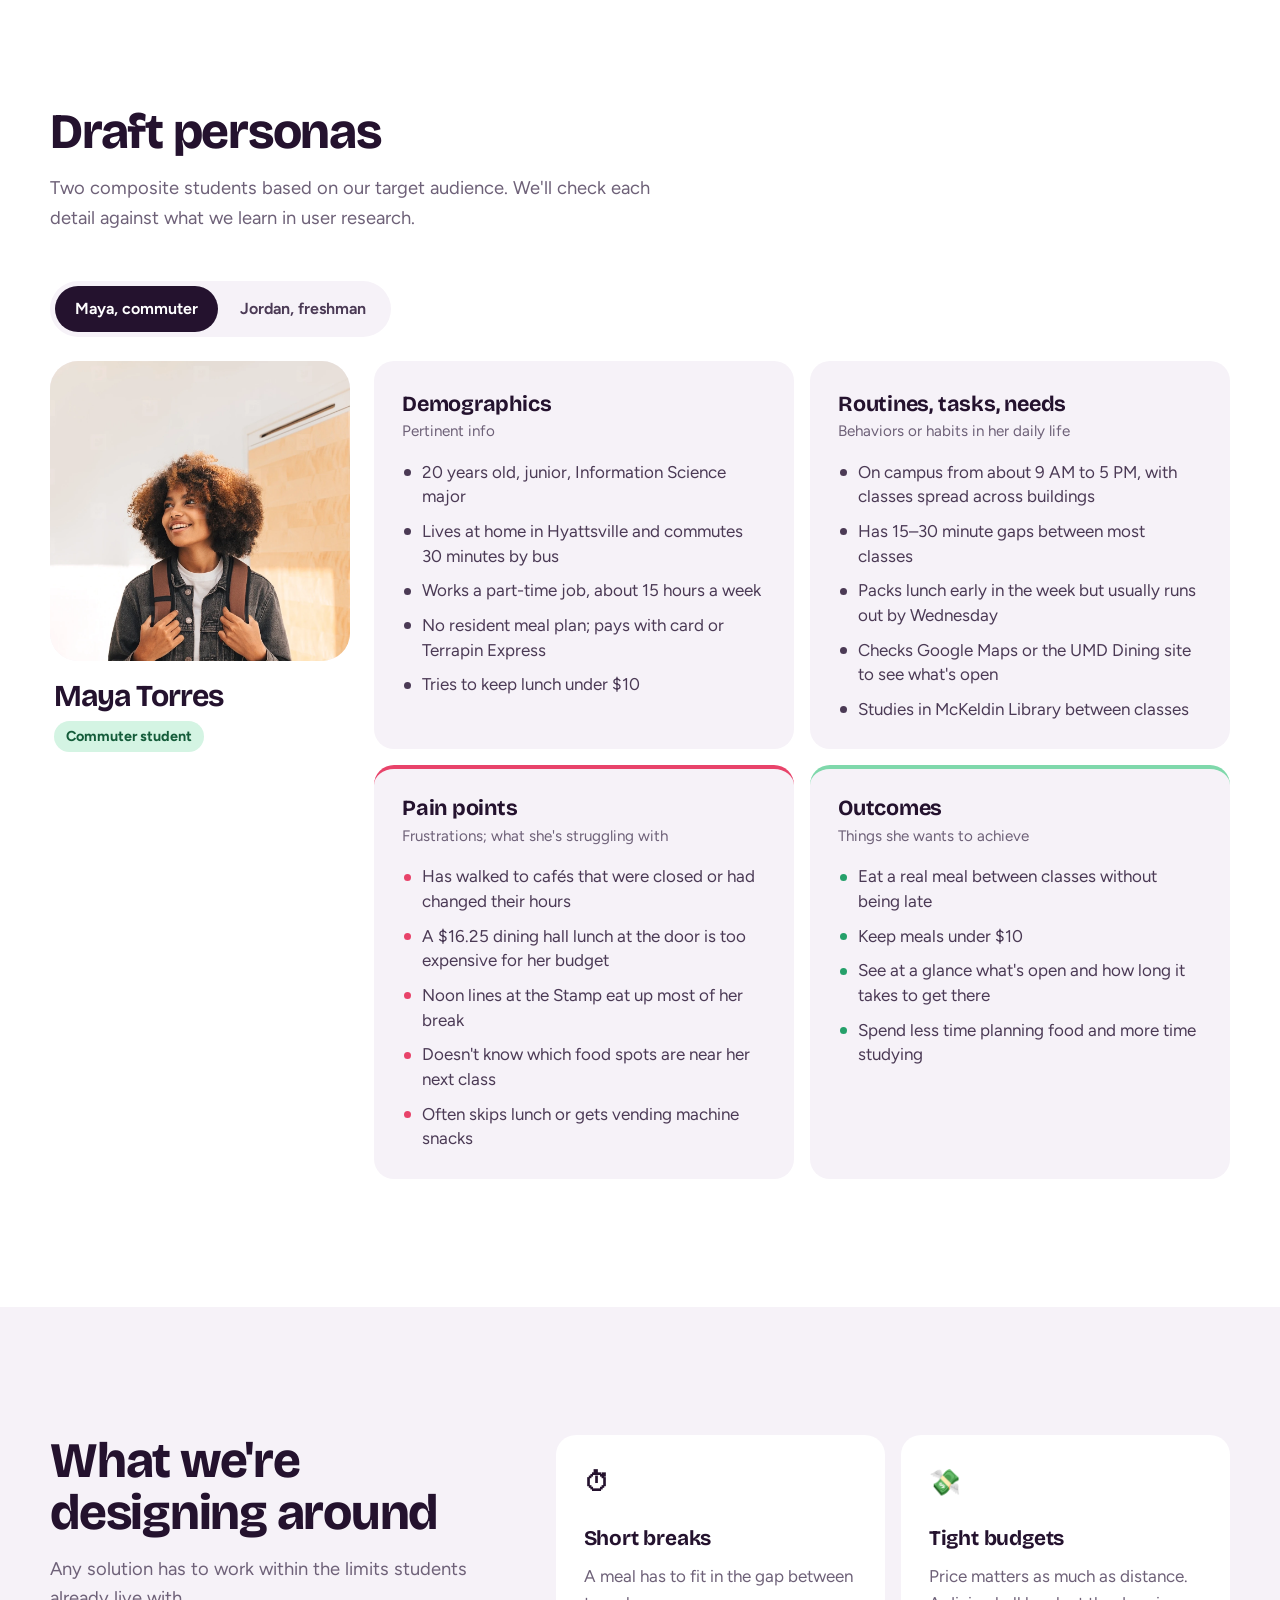
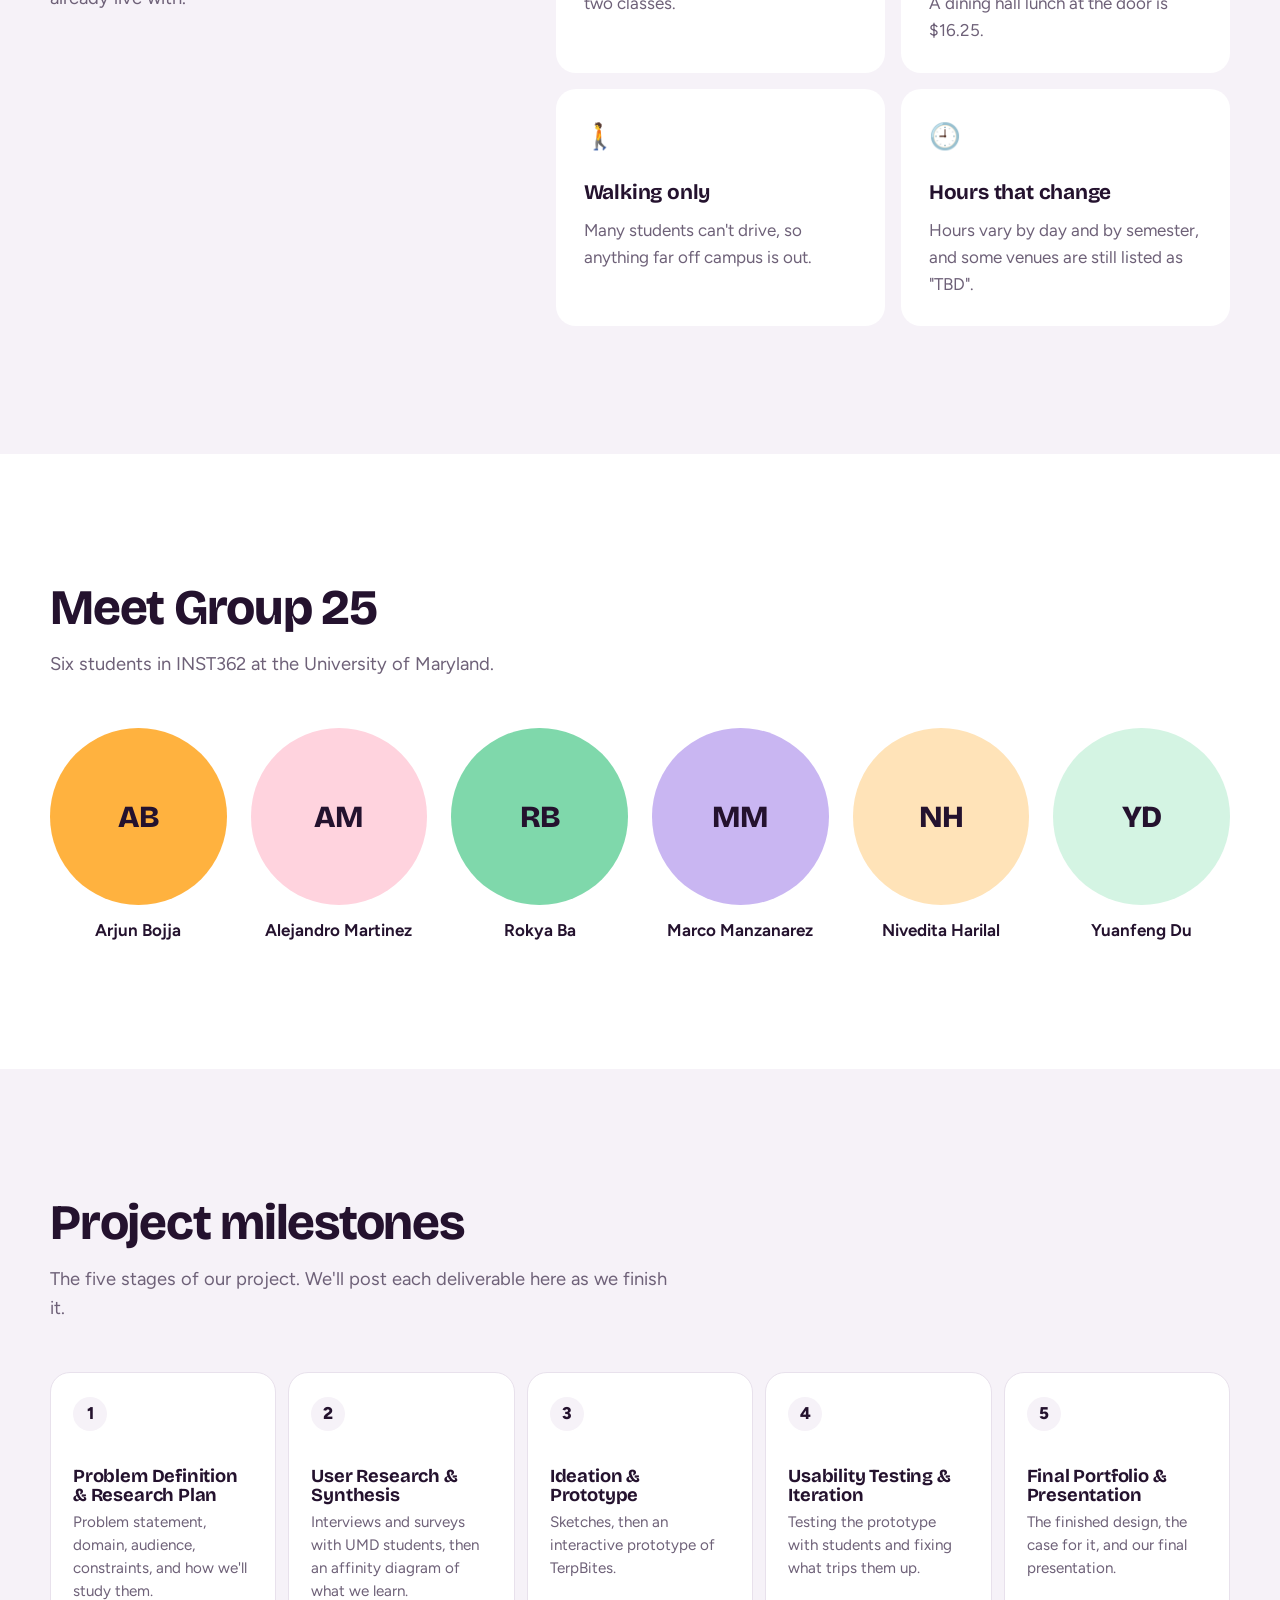
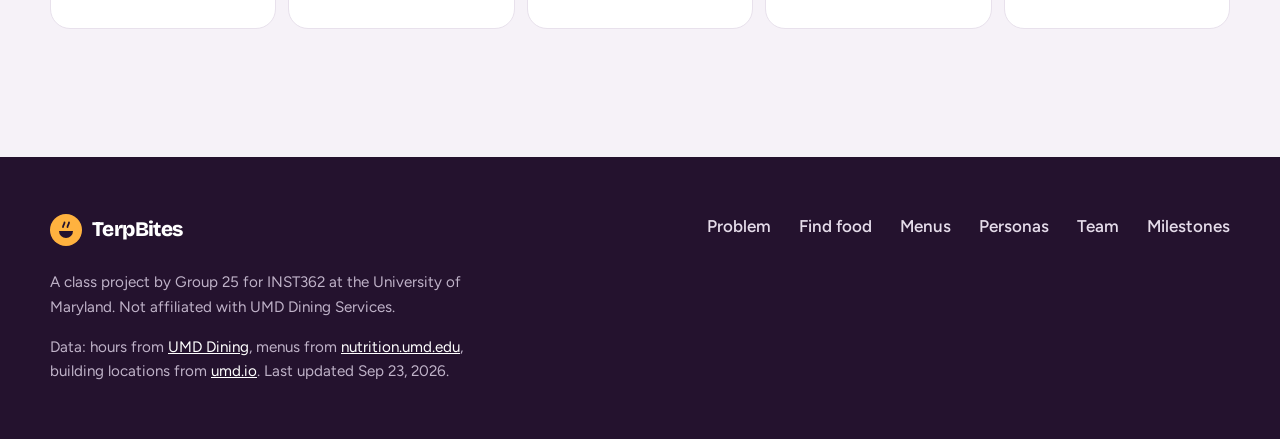
==== commit 69adf12b: "Add Jordan Lee persona with tabs to switch between personas" ====
--- a/index.html
+++ b/index.html
@@ -28,7 +28,7 @@
           <li><a href="#problem">Problem</a></li>
           <li><a href="#finder">Find food</a></li>
           <li><a href="#menus">Menus</a></li>
-          <li><a href="#persona">Persona</a></li>
+          <li><a href="#persona">Personas</a></li>
           <li><a href="#team">Team</a></li>
         </ul>
       </nav>
@@ -264,12 +264,13 @@
             <div class="aud-art" aria-hidden="true">🏫</div>
             <h3>On-campus students</h3>
             <p>Moving between dorms, classes, and dining halls on foot, often with only a few minutes between them.</p>
+            <a class="aud-link" href="#persona" data-persona="jordan">Meet Jordan, our draft persona</a>
           </article>
           <article class="aud aud-commuter">
             <div class="aud-art" aria-hidden="true">🚌</div>
             <h3>Commuters</h3>
             <p>On campus for long stretches with no kitchen nearby and no time to go home between classes.</p>
-            <a class="aud-link" href="#persona">Meet Maya, our draft persona</a>
+            <a class="aud-link" href="#persona" data-persona="maya">Meet Maya, our draft persona</a>
           </article>
           <article class="aud aud-business">
             <div class="aud-art" aria-hidden="true">🍜</div>
@@ -285,11 +286,16 @@
     <section class="section persona" id="persona">
       <div class="wrap">
         <div class="section-head">
-          <h2>Draft persona</h2>
-          <p>A composite commuter student based on our target audience. We'll check each detail against what we learn in user research.</p>
-        </div>
-
-        <div class="persona-grid">
+          <h2>Draft personas</h2>
+          <p>Two composite students based on our target audience. We'll check each detail against what we learn in user research.</p>
+        </div>
+
+        <div class="seg persona-tabs" role="tablist" aria-label="Personas">
+          <button type="button" role="tab" id="tab-maya" aria-controls="persona-maya" aria-selected="true">Maya, commuter</button>
+          <button type="button" role="tab" id="tab-jordan" aria-controls="persona-jordan" aria-selected="false" tabindex="-1">Jordan, freshman</button>
+        </div>
+
+        <div class="persona-grid" id="persona-maya" role="tabpanel" aria-labelledby="tab-maya">
           <aside class="persona-profile">
             <img src="images/persona-maya.webp" alt="Smiling student with curly hair wearing a denim jacket and backpack" width="1184" height="1088" loading="lazy">
             <div class="persona-id">
@@ -340,6 +346,62 @@
                 <li>Keep meals under $10</li>
                 <li>See at a glance what's open and how long it takes to get there</li>
                 <li>Spend less time planning food and more time studying</li>
+              </ul>
+            </article>
+          </div>
+        </div>
+
+        <div class="persona-grid" id="persona-jordan" role="tabpanel" aria-labelledby="tab-jordan" hidden>
+          <aside class="persona-profile">
+            <img src="images/persona-jordan.webp" alt="Smiling student with glasses and a backpack holding a green notebook" width="872" height="700" loading="lazy">
+            <div class="persona-id">
+              <h3>Jordan Lee</h3>
+              <p>On-campus freshman</p>
+            </div>
+          </aside>
+
+          <div class="persona-boxes">
+            <article class="persona-box">
+              <h3>Demographics</h3>
+              <p class="persona-sub">Pertinent info</p>
+              <ul>
+                <li>18 years old, freshman, Biology major</li>
+                <li>Lives in Ellicott Hall on North Campus</li>
+                <li>Has an Anytime Dining meal plan plus some Dining Dollars</li>
+                <li>First semester at UMD and still learning the campus</li>
+                <li>Doesn't have a car</li>
+              </ul>
+            </article>
+            <article class="persona-box">
+              <h3>Routines, tasks, needs</h3>
+              <p class="persona-sub">Behaviors or habits in his daily life</p>
+              <ul>
+                <li>Has early labs and back-to-back morning classes on South Campus</li>
+                <li>Usually eats at Yahentamitsi because it's close to his dorm</li>
+                <li>Studies late and gets hungry after the dining halls close</li>
+                <li>Uses Dining Dollars at cafés and the North Campus Market</li>
+                <li>Plans meals around his friends' schedules</li>
+              </ul>
+            </article>
+            <article class="persona-box persona-pain">
+              <h3>Pain points</h3>
+              <p class="persona-sub">Frustrations; what he's struggling with</p>
+              <ul>
+                <li>Doesn't know which dining hall is closest to his classes</li>
+                <li>Misses breakfast, which ends at 10:30 AM, on days with early labs</li>
+                <li>Burns through Dining Dollars on snacks even though he has a meal plan</li>
+                <li>Eats the same food over and over because he never checks the menus</li>
+                <li>Doesn't know what's open late besides the markets</li>
+              </ul>
+            </article>
+            <article class="persona-box persona-goal">
+              <h3>Outcomes</h3>
+              <p class="persona-sub">Things he wants to achieve</p>
+              <ul>
+                <li>Get the most out of his meal plan instead of spending extra</li>
+                <li>Know where to eat near his next class</li>
+                <li>Check menus ahead of time so he has more variety</li>
+                <li>Find late-night food near his dorm</li>
               </ul>
             </article>
           </div>
@@ -445,7 +507,7 @@
           <li><a href="#problem">Problem</a></li>
           <li><a href="#finder">Find food</a></li>
           <li><a href="#menus">Menus</a></li>
-          <li><a href="#persona">Persona</a></li>
+          <li><a href="#persona">Personas</a></li>
           <li><a href="#team">Team</a></li>
           <li><a href="#progress">Milestones</a></li>
         </ul>
--- a/styles.css
+++ b/styles.css
@@ -430,6 +430,8 @@
 /* Persona */
 .persona { border-top: 1px solid var(--line); }
 .aud-link { display: inline-block; margin-top: 16px; font-weight: 700; color: var(--ink); text-underline-offset: 3px; }
+.persona-tabs { margin-bottom: 24px; }
+.persona-grid[hidden] { display: none; }
 .persona-grid { display: grid; grid-template-columns: 300px 1fr; gap: 24px; align-items: start; }
 .persona-profile { position: sticky; top: 100px; }
 .persona-profile img {
@@ -544,6 +546,8 @@
   .scramble li::before { left: 56px; }
   .scramble li:not(:last-child)::after { left: 61px; }
   .demo-controls { padding: 22px; }
+  .persona-tabs { display: grid; grid-template-columns: 1fr 1fr; width: 100%; }
+  .persona-tabs button { padding: 10px 6px; font-size: .9rem; }
   #hall-tabs { display: grid; grid-template-columns: repeat(3, 1fr); width: 100%; }
   #hall-tabs button { padding: 10px 6px; font-size: .9rem; }
   .demo-list { padding: 4px 8px; }
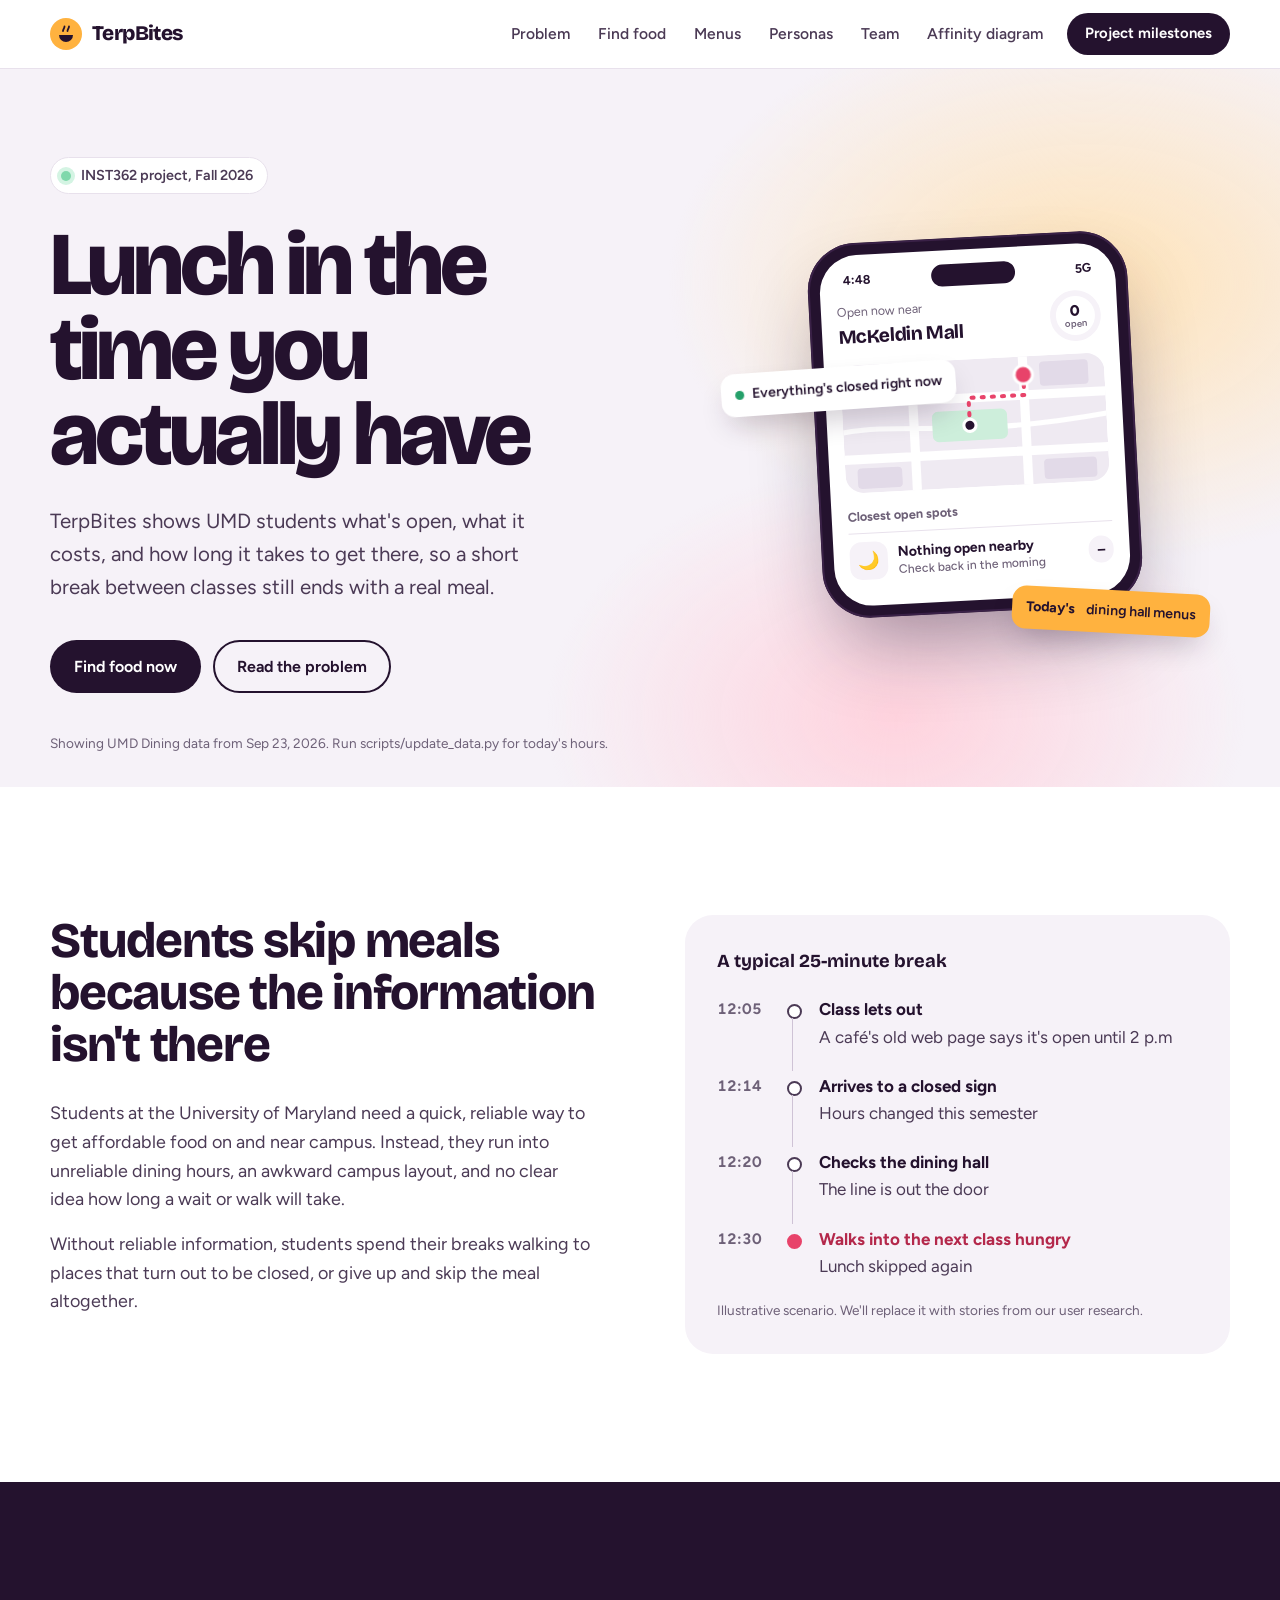
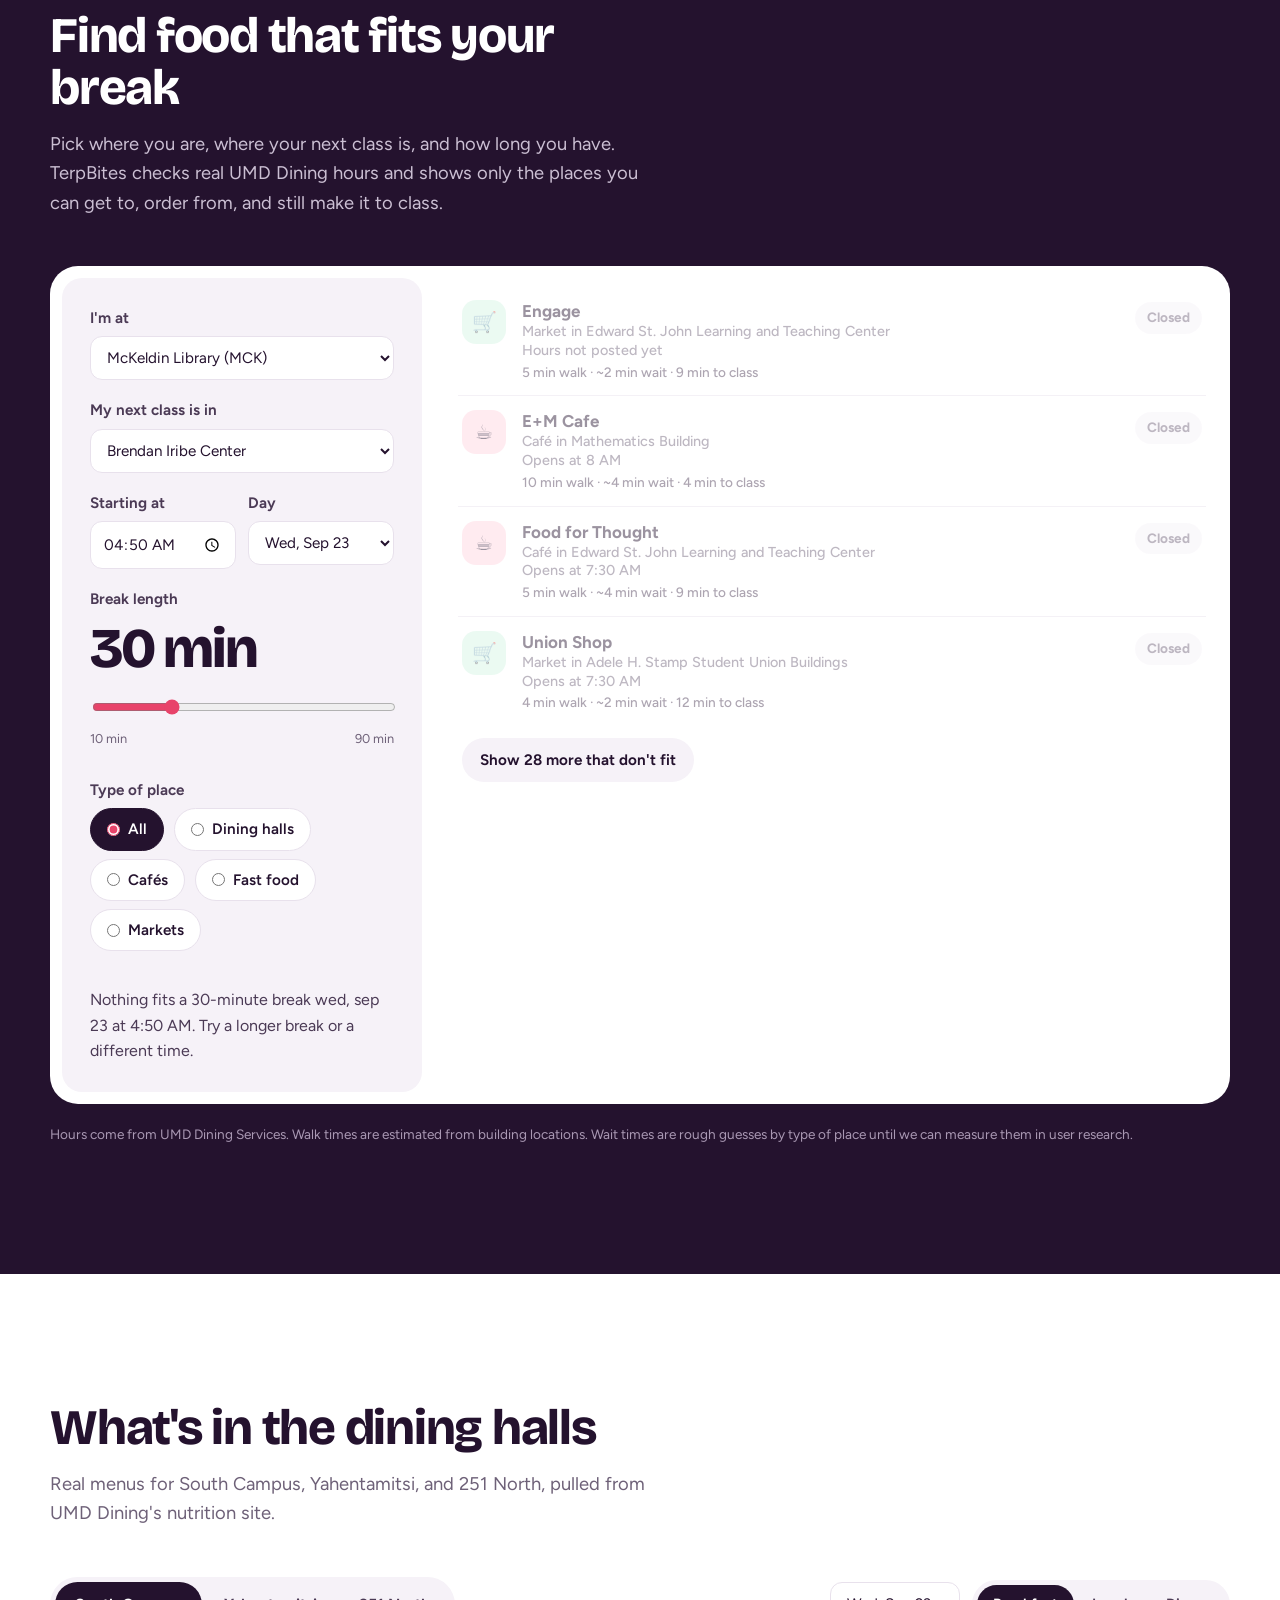
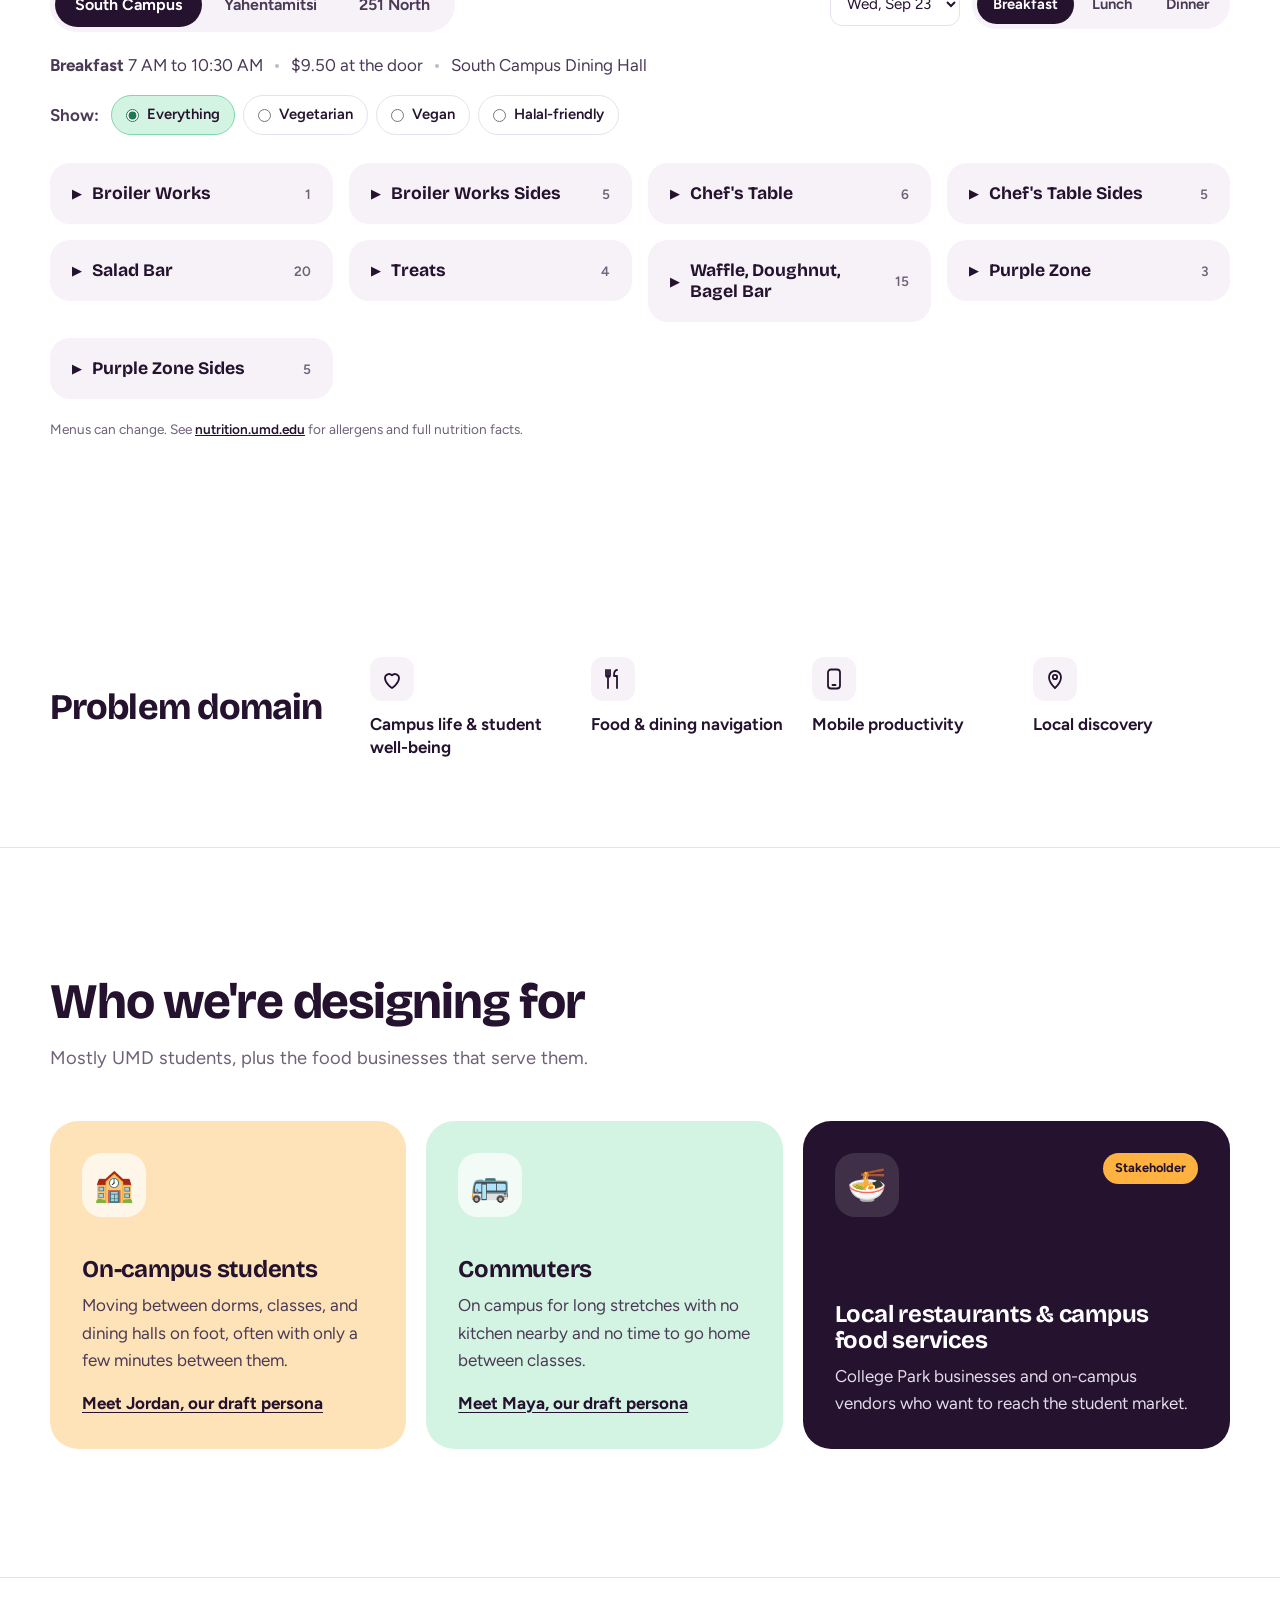
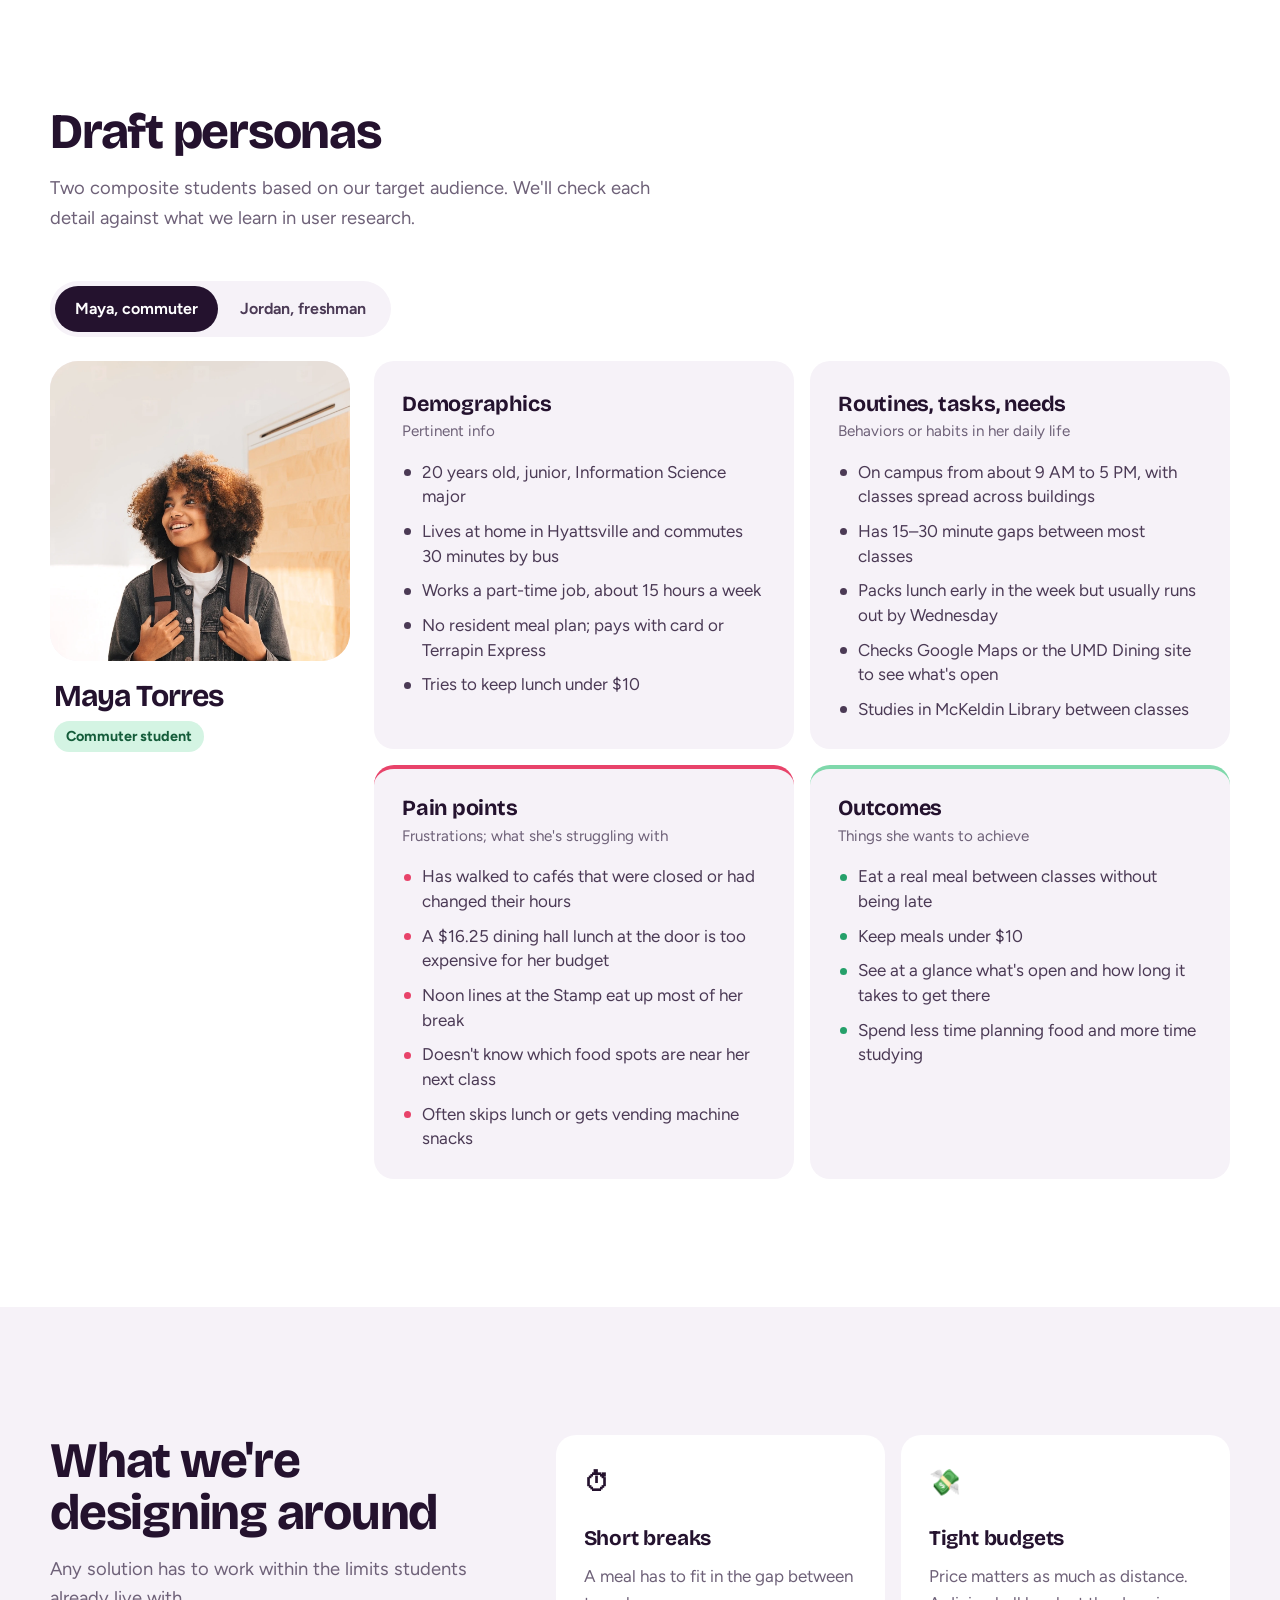
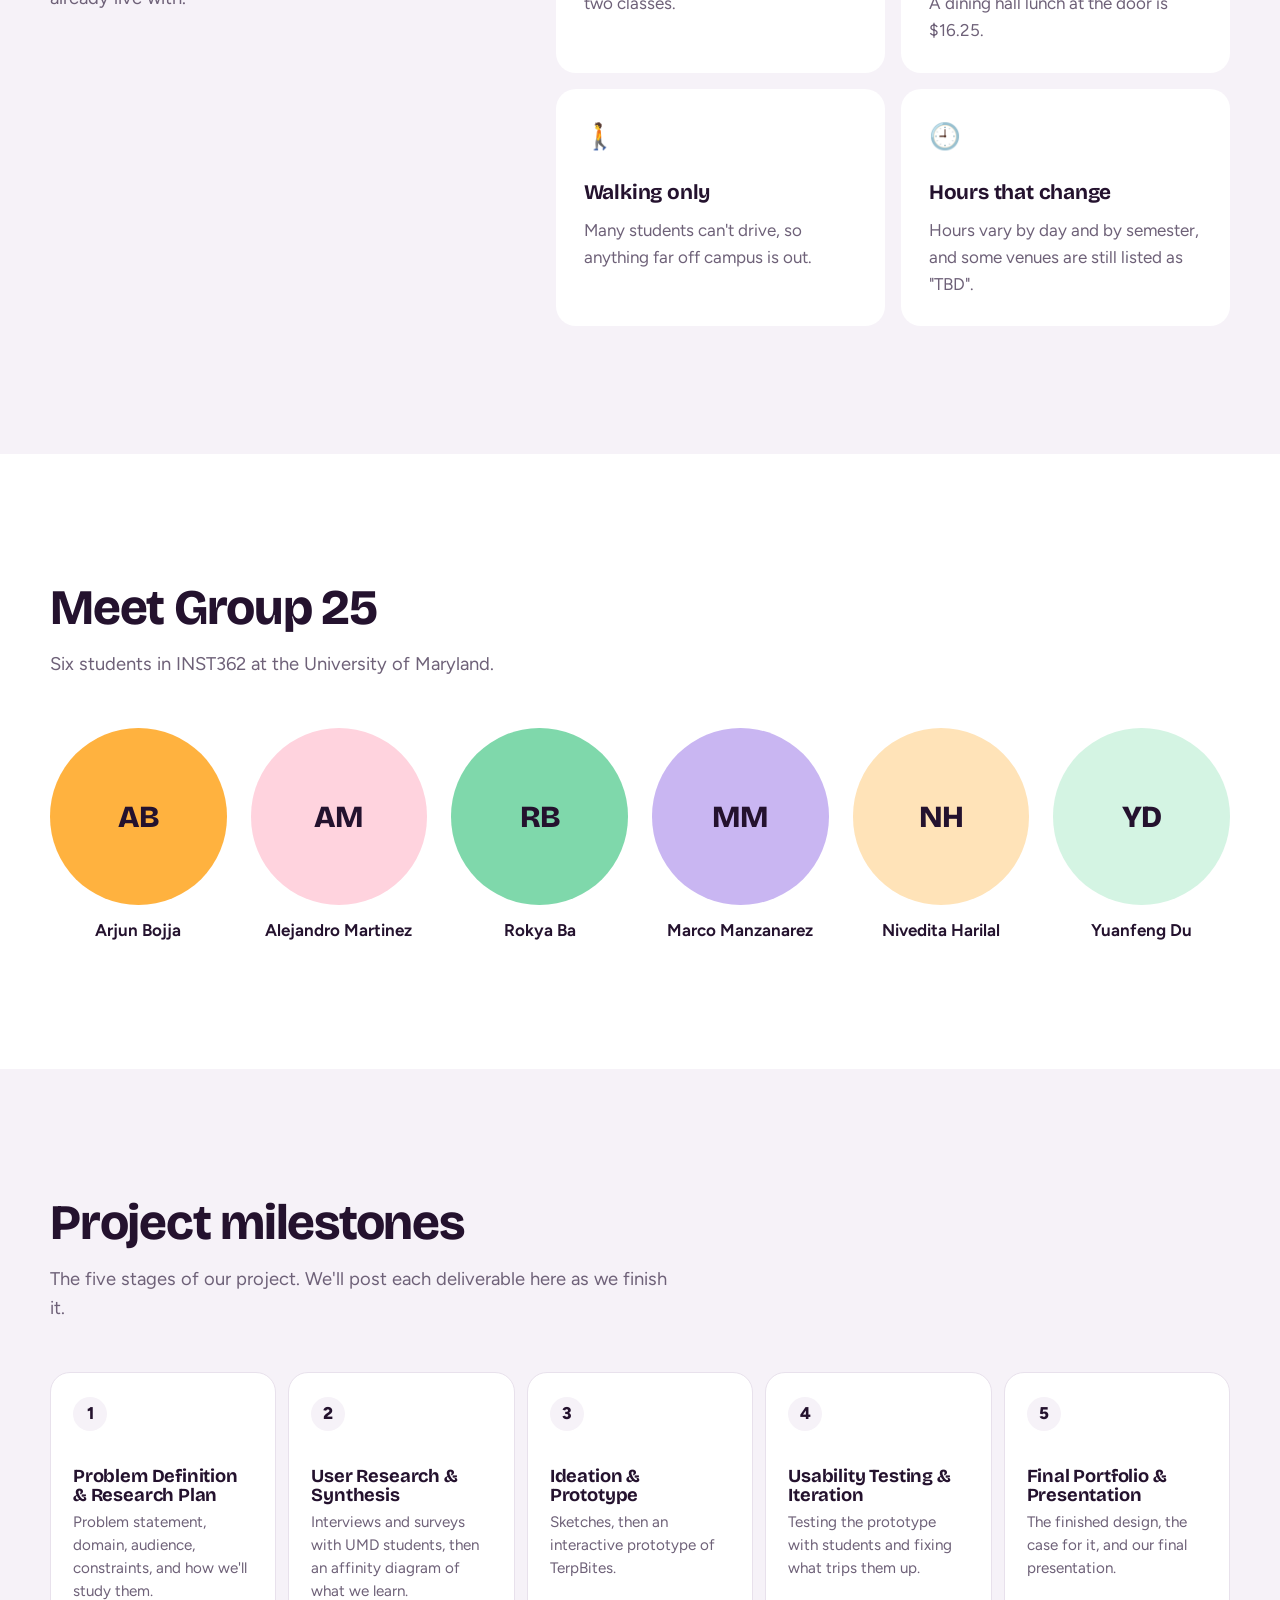
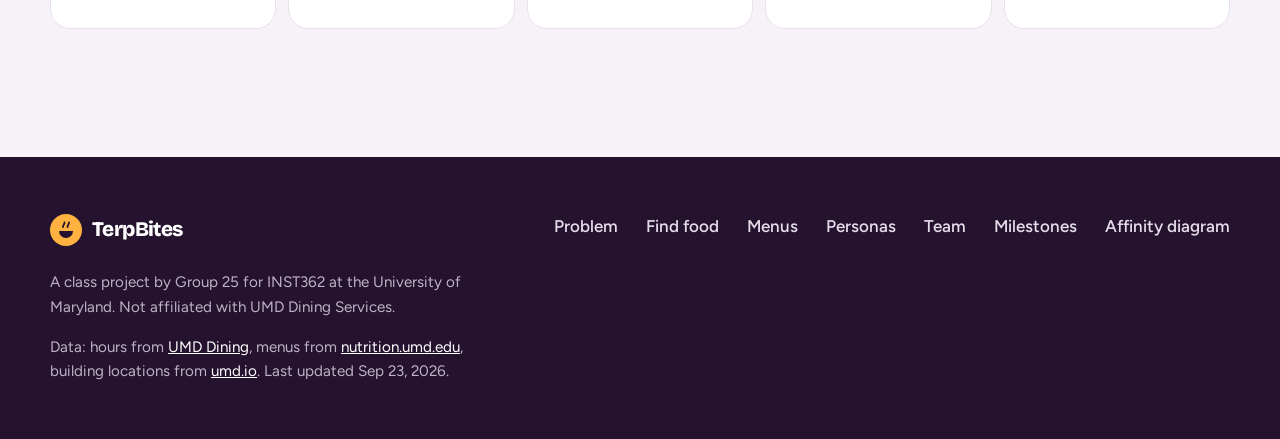
==== commit 053cf382: "Add Affinity Diagram page with survey-based affinity diagram and analysis" ====
--- a/index.html
+++ b/index.html
@@ -30,6 +30,7 @@
           <li><a href="#menus">Menus</a></li>
           <li><a href="#persona">Personas</a></li>
           <li><a href="#team">Team</a></li>
+          <li><a href="affinity.html">Affinity diagram</a></li>
         </ul>
       </nav>
       <a class="btn btn-small" href="#progress">Project milestones</a>
@@ -510,6 +511,7 @@
           <li><a href="#persona">Personas</a></li>
           <li><a href="#team">Team</a></li>
           <li><a href="#progress">Milestones</a></li>
+          <li><a href="affinity.html">Affinity diagram</a></li>
         </ul>
       </nav>
     </div>
--- a/styles.css
+++ b/styles.css
@@ -508,6 +508,40 @@
 .footer nav a { text-decoration: none; color: #e5dcea; font-weight: 550; }
 .footer nav a:hover { color: var(--mango); }
 
+/* Affinity page */
+.page-hero {
+  padding: clamp(48px, 7vw, 88px) 0 clamp(40px, 6vw, 64px);
+  background:
+    radial-gradient(600px 400px at 90% 20%, var(--mango-soft), transparent 70%),
+    var(--wash);
+}
+.page-hero h1 { font-size: clamp(2.75rem, 6vw, 4.5rem); font-weight: 800; letter-spacing: -0.045em; line-height: .95; margin-bottom: 20px; }
+.page-hero .lede { max-width: 56ch; margin-bottom: 0; }
+.context-grid { display: grid; grid-template-columns: .7fr 1.3fr; gap: 48px; }
+.label-h { font-size: 1.1rem; color: var(--muted); font-family: var(--body); font-weight: 700; letter-spacing: 0; margin-bottom: 10px; }
+.statement { font-size: clamp(1.15rem, 1.8vw, 1.35rem); line-height: 1.5; margin-bottom: 40px; max-width: 60ch; }
+.rq-list { list-style: none; margin: 0; padding: 0; display: grid; gap: 10px; }
+.rq-list li { display: grid; grid-template-columns: 56px 1fr; gap: 16px; align-items: baseline; background: var(--wash); border-radius: 16px; padding: 16px 20px; font-weight: 550; }
+.rq-list span { font-family: var(--display); font-weight: 800; color: var(--berry); }
+.process { background: var(--wash); }
+.steps-detail { list-style: none; margin: 0; padding: 0; display: grid; gap: 24px; }
+.steps-detail > li { display: grid; grid-template-columns: .8fr 1.2fr; gap: 32px; align-items: center; background: #fff; border-radius: var(--radius-lg); padding: 28px; }
+.step-num { display: grid; place-items: center; width: 40px; height: 40px; border-radius: 50%; background: var(--mango); font-weight: 800; margin-bottom: 16px; }
+.step-text h3 { font-size: 1.5rem; margin-bottom: 10px; }
+.step-text p { color: var(--ink-2); margin: 0; }
+.shot { margin: 0; }
+.shot img { display: block; width: 100%; height: auto; border-radius: 16px; border: 1px solid var(--line); background: var(--wash); }
+.shot figcaption { font-size: .875rem; color: var(--muted); margin-top: 8px; }
+.shot.missing img { display: none; }
+.shot.missing::before {
+  content: "Screenshot coming soon"; display: grid; place-items: center;
+  aspect-ratio: 16 / 9; border-radius: 16px; border: 2px dashed #cfc3d6; color: var(--muted); font-weight: 600;
+}
+.narrow-wrap { max-width: 760px; }
+.data-h { margin-top: 40px; }
+.data-note { color: var(--ink-2); max-width: 62ch; }
+.analysis p { font-size: 1.1rem; color: var(--ink-2); line-height: 1.7; }
+
 /* Responsive */
 @media (max-width: 1024px) {
   .steps { grid-template-columns: repeat(3, 1fr); }
@@ -522,6 +556,7 @@
   .hero-visual { padding: 32px 0 0; }
   .constraints .section-head { position: static; }
   .demo { grid-template-columns: 1fr; }
+  .context-grid, .steps-detail > li { grid-template-columns: 1fr; }
   .persona-grid { grid-template-columns: 1fr; }
   .persona-profile { position: static; display: grid; grid-template-columns: 160px 1fr; gap: 20px; align-items: center; }
   .persona-id { padding: 0; }
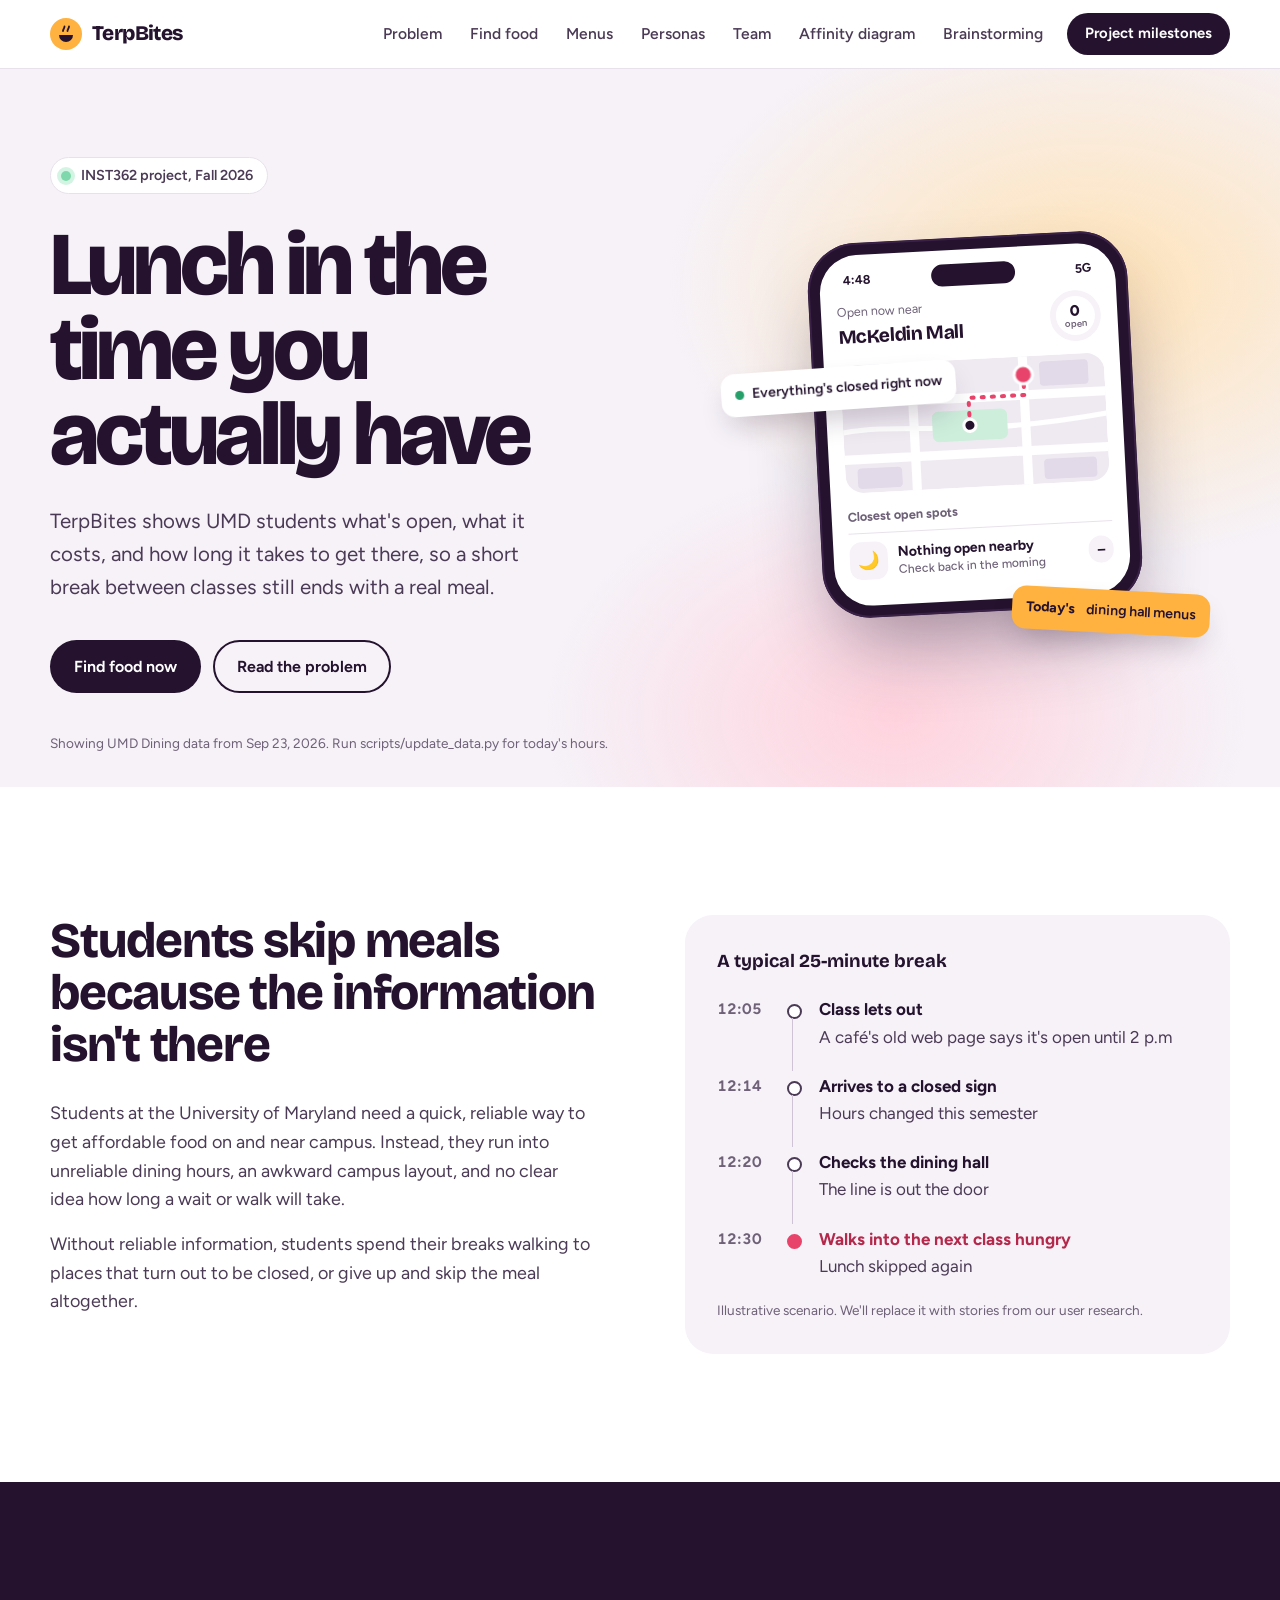
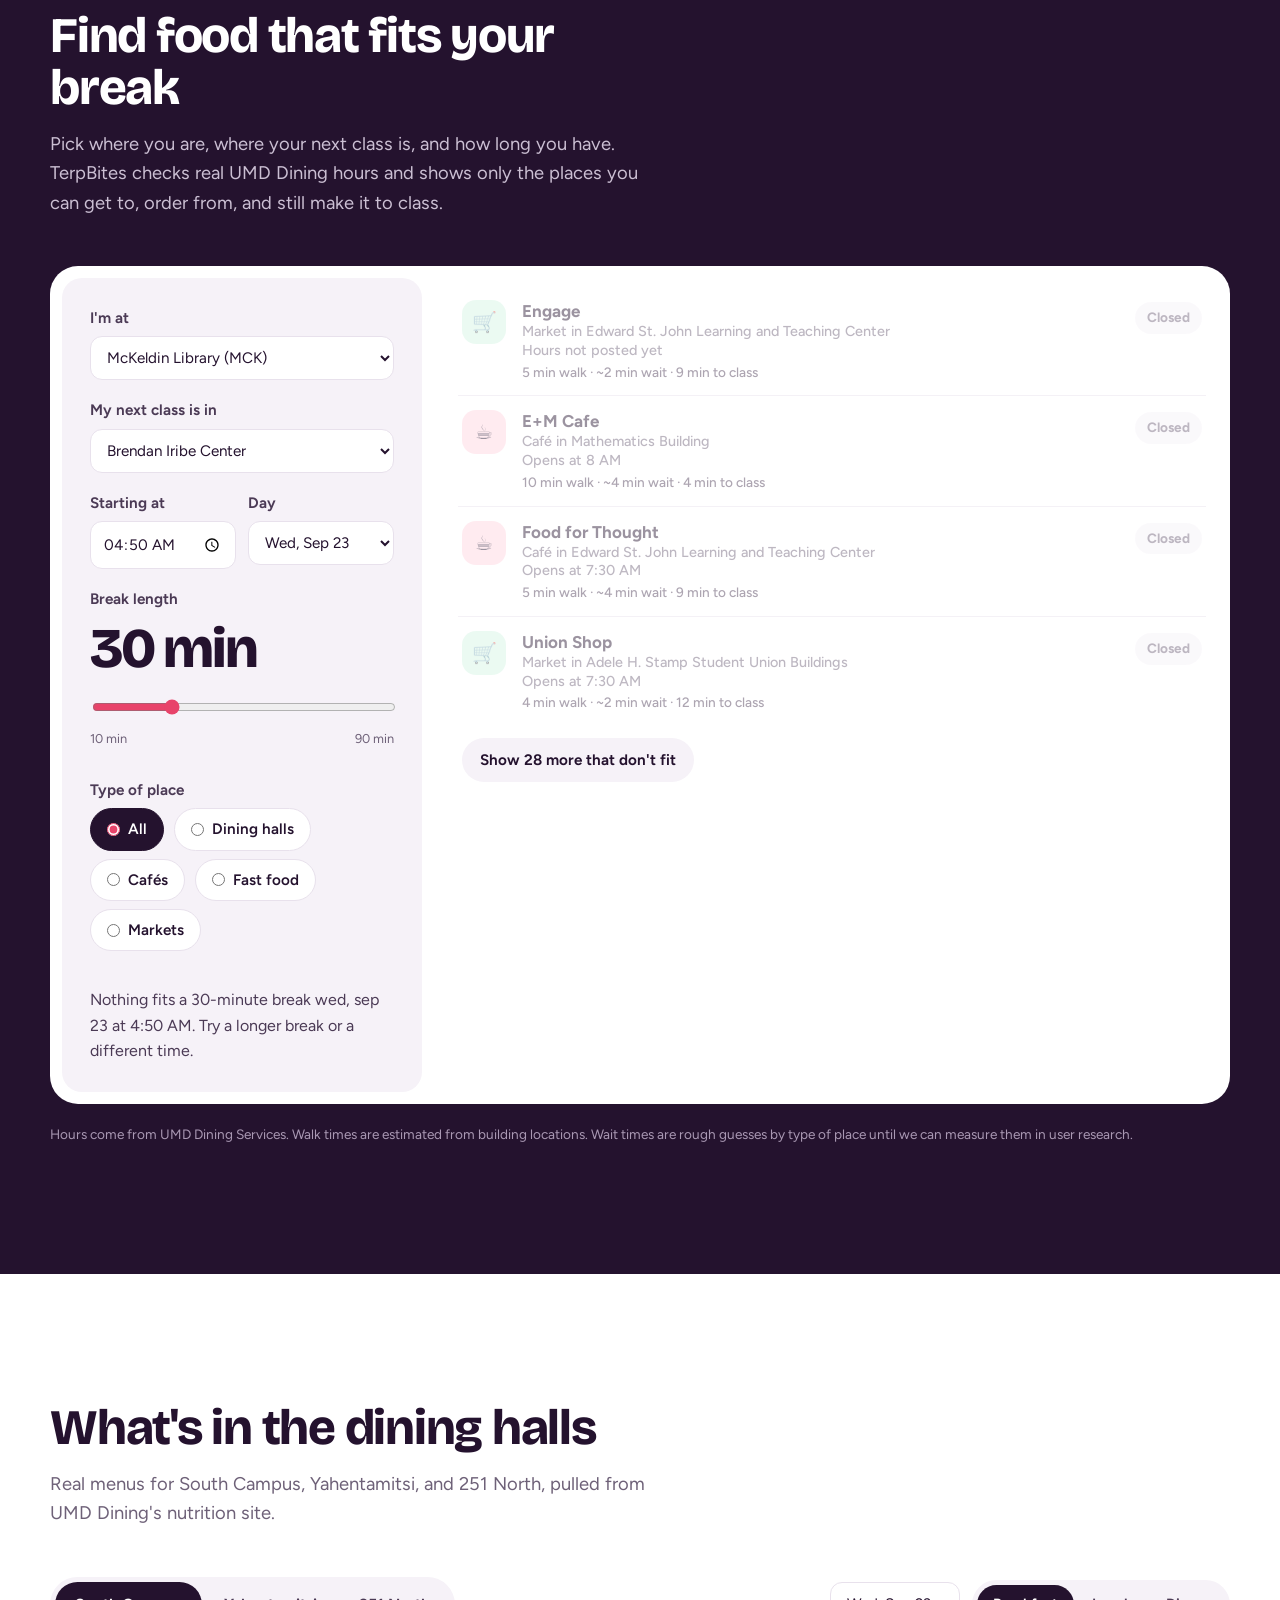
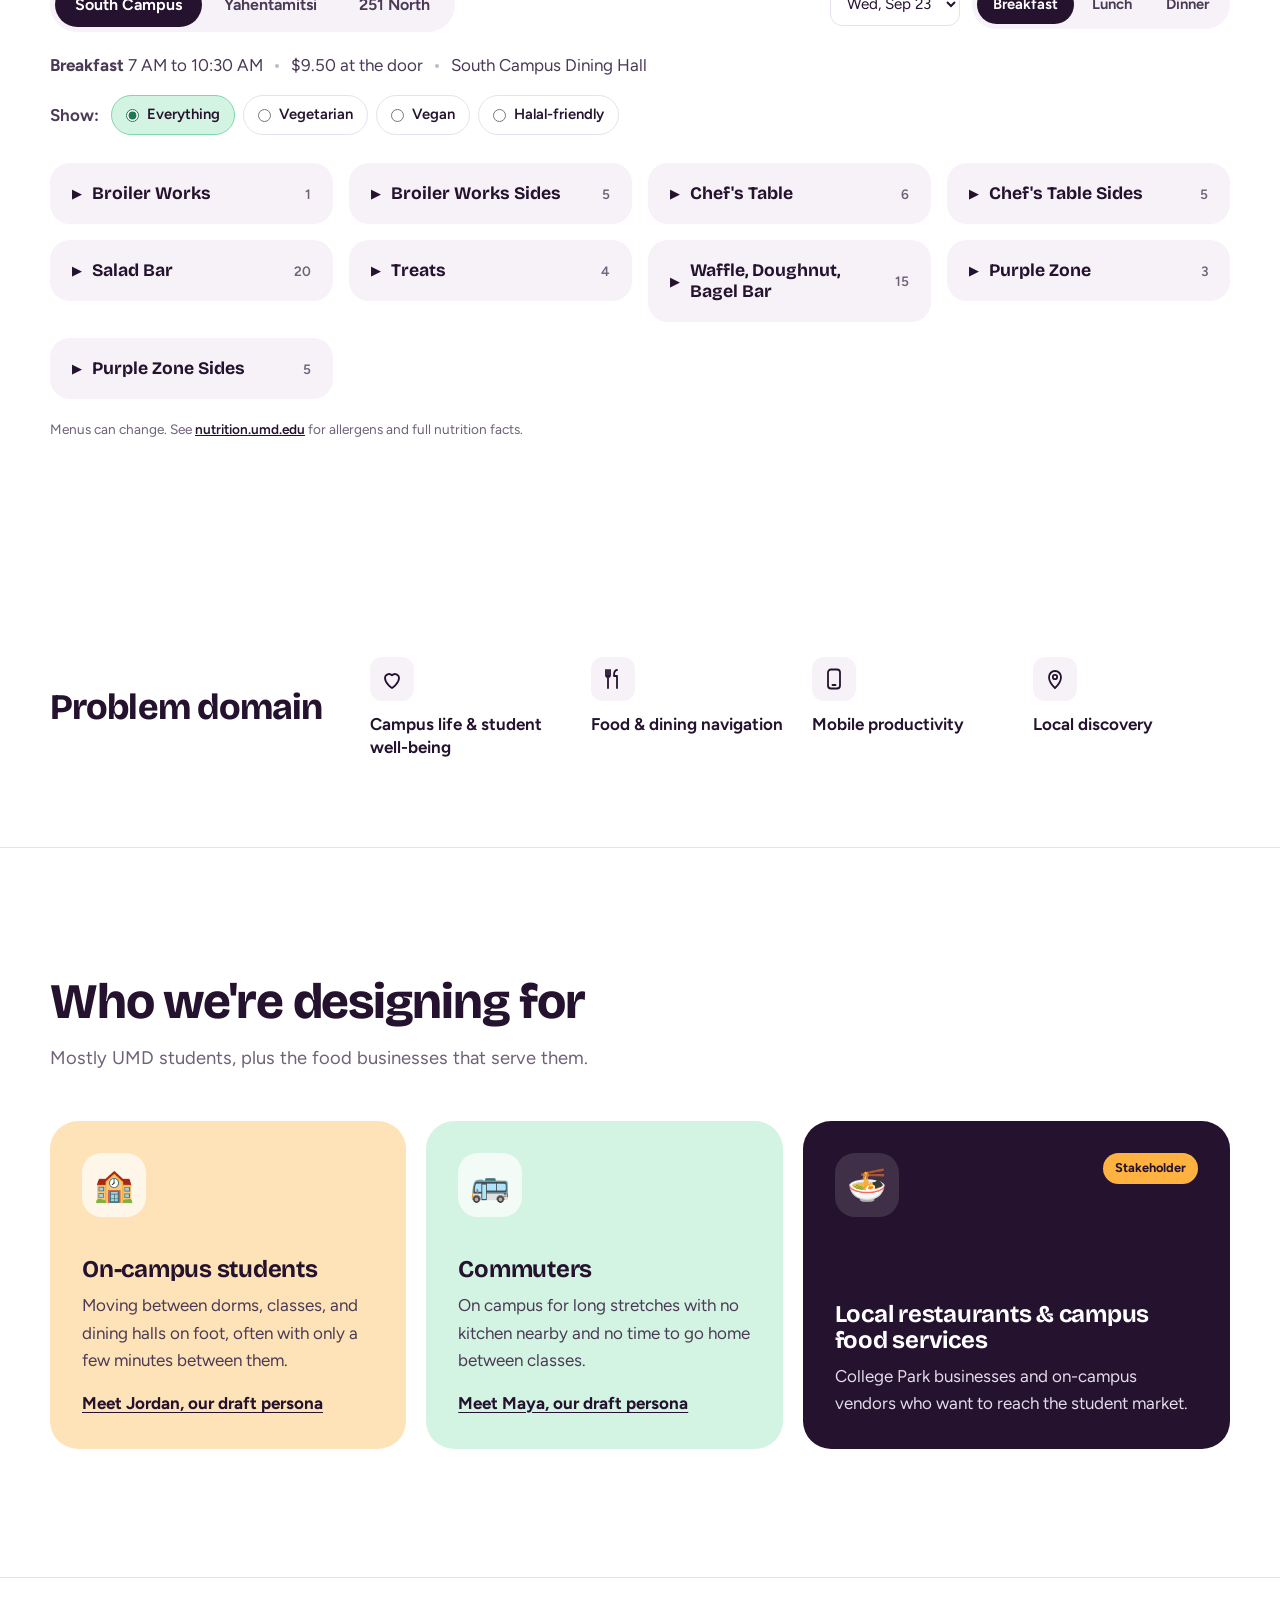
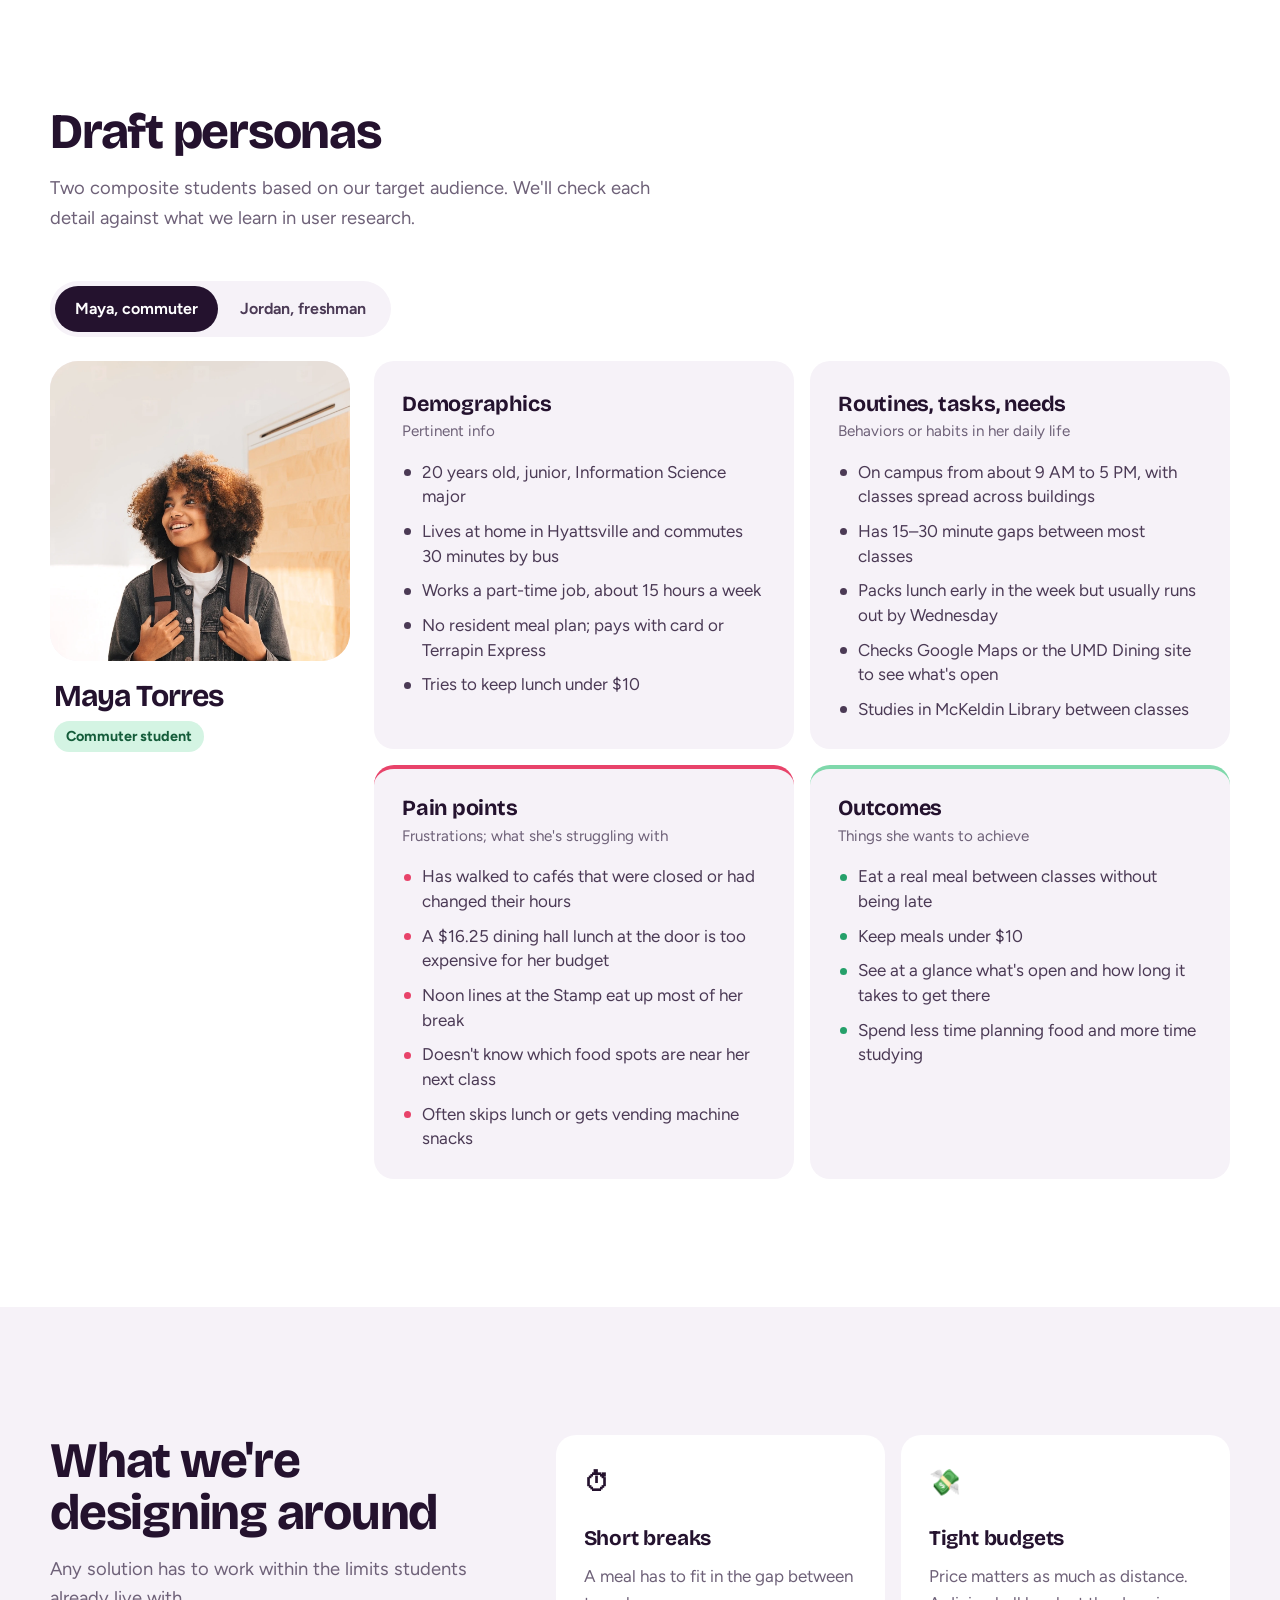
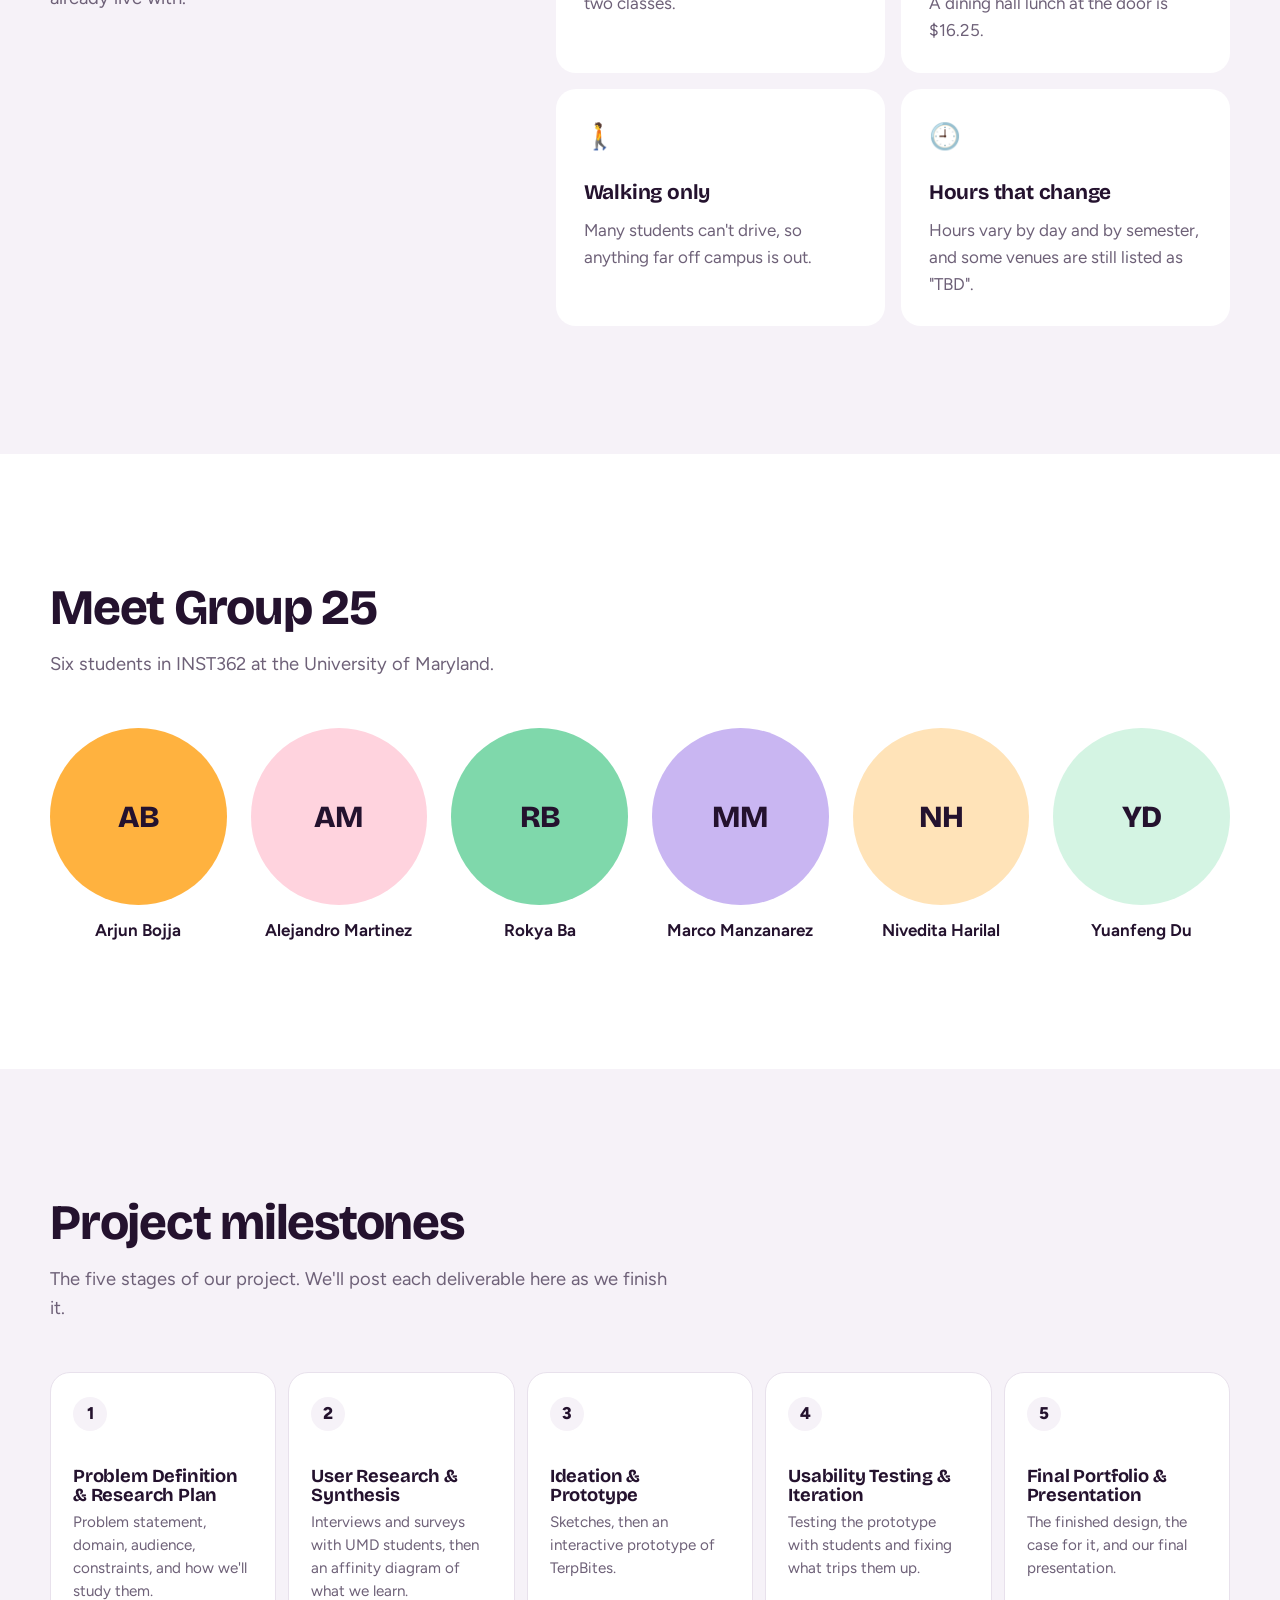
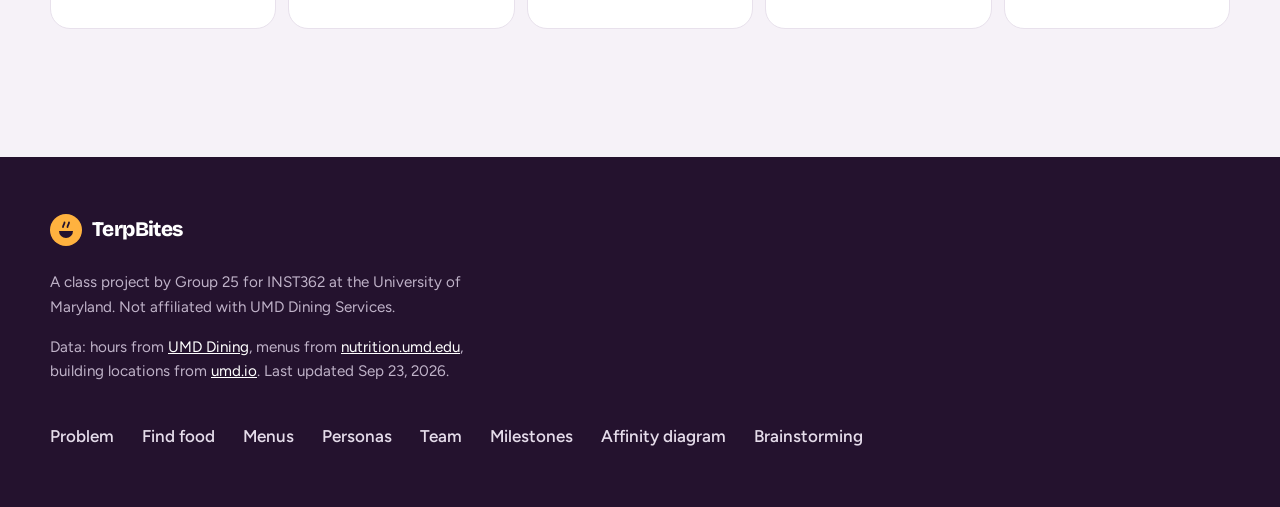
==== commit f7cab6f3: "Add Brainstorming page with 10+10 exercise and We Believe statements" ====
--- a/index.html
+++ b/index.html
@@ -31,6 +31,7 @@
           <li><a href="#persona">Personas</a></li>
           <li><a href="#team">Team</a></li>
           <li><a href="affinity.html">Affinity diagram</a></li>
+          <li><a href="brainstorming.html">Brainstorming</a></li>
         </ul>
       </nav>
       <a class="btn btn-small" href="#progress">Project milestones</a>
@@ -512,6 +513,7 @@
           <li><a href="#team">Team</a></li>
           <li><a href="#progress">Milestones</a></li>
           <li><a href="affinity.html">Affinity diagram</a></li>
+          <li><a href="brainstorming.html">Brainstorming</a></li>
         </ul>
       </nav>
     </div>
--- a/styles.css
+++ b/styles.css
@@ -538,6 +538,10 @@
   aspect-ratio: 16 / 9; border-radius: 16px; border: 2px dashed #cfc3d6; color: var(--muted); font-weight: 600;
 }
 .narrow-wrap { max-width: 760px; }
+.contributors { margin: 18px 0 0; color: var(--ink-2); max-width: 70ch; }
+.shot-wide { margin-top: 24px; background: #fff; border-radius: var(--radius-lg); padding: 16px; }
+#we-believe .shot-wide { background: var(--wash); }
+.shot a { display: block; }
 .data-h { margin-top: 40px; }
 .data-note { color: var(--ink-2); max-width: 62ch; }
 .analysis p { font-size: 1.1rem; color: var(--ink-2); line-height: 1.7; }
